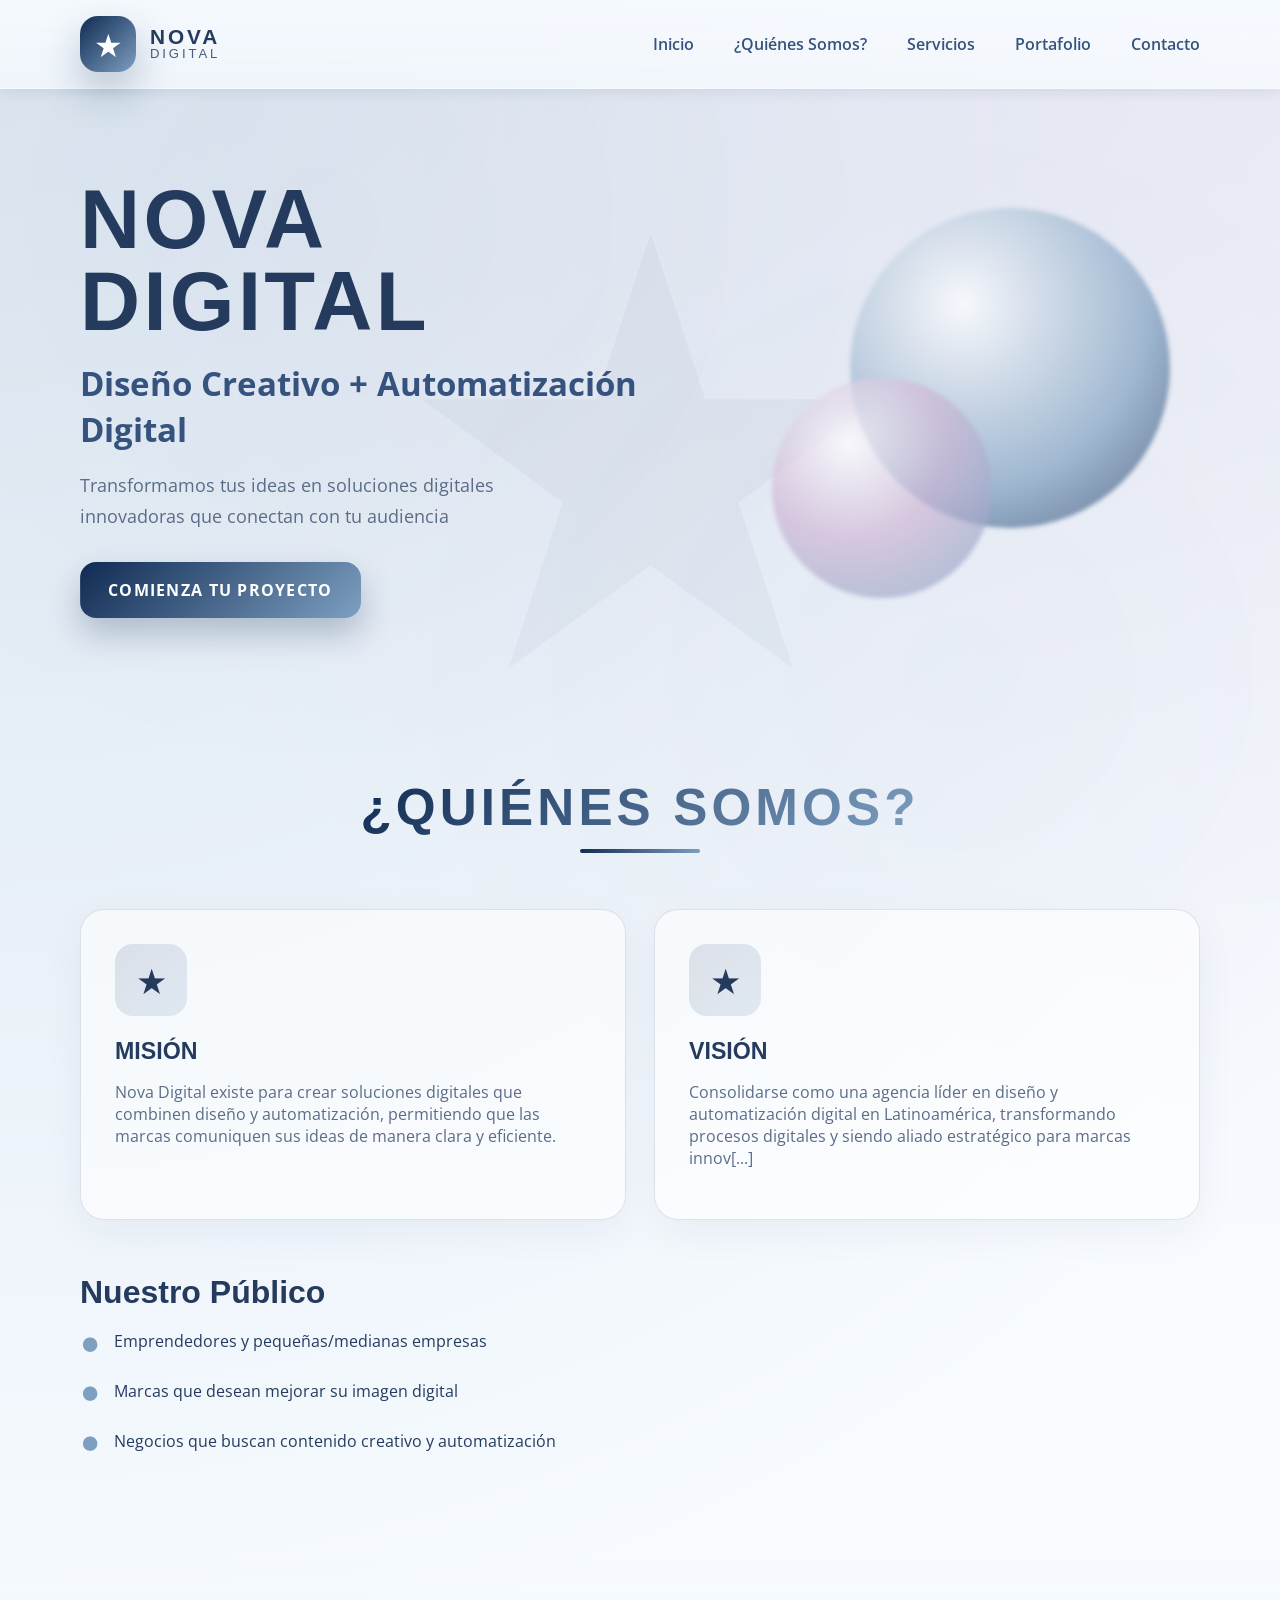
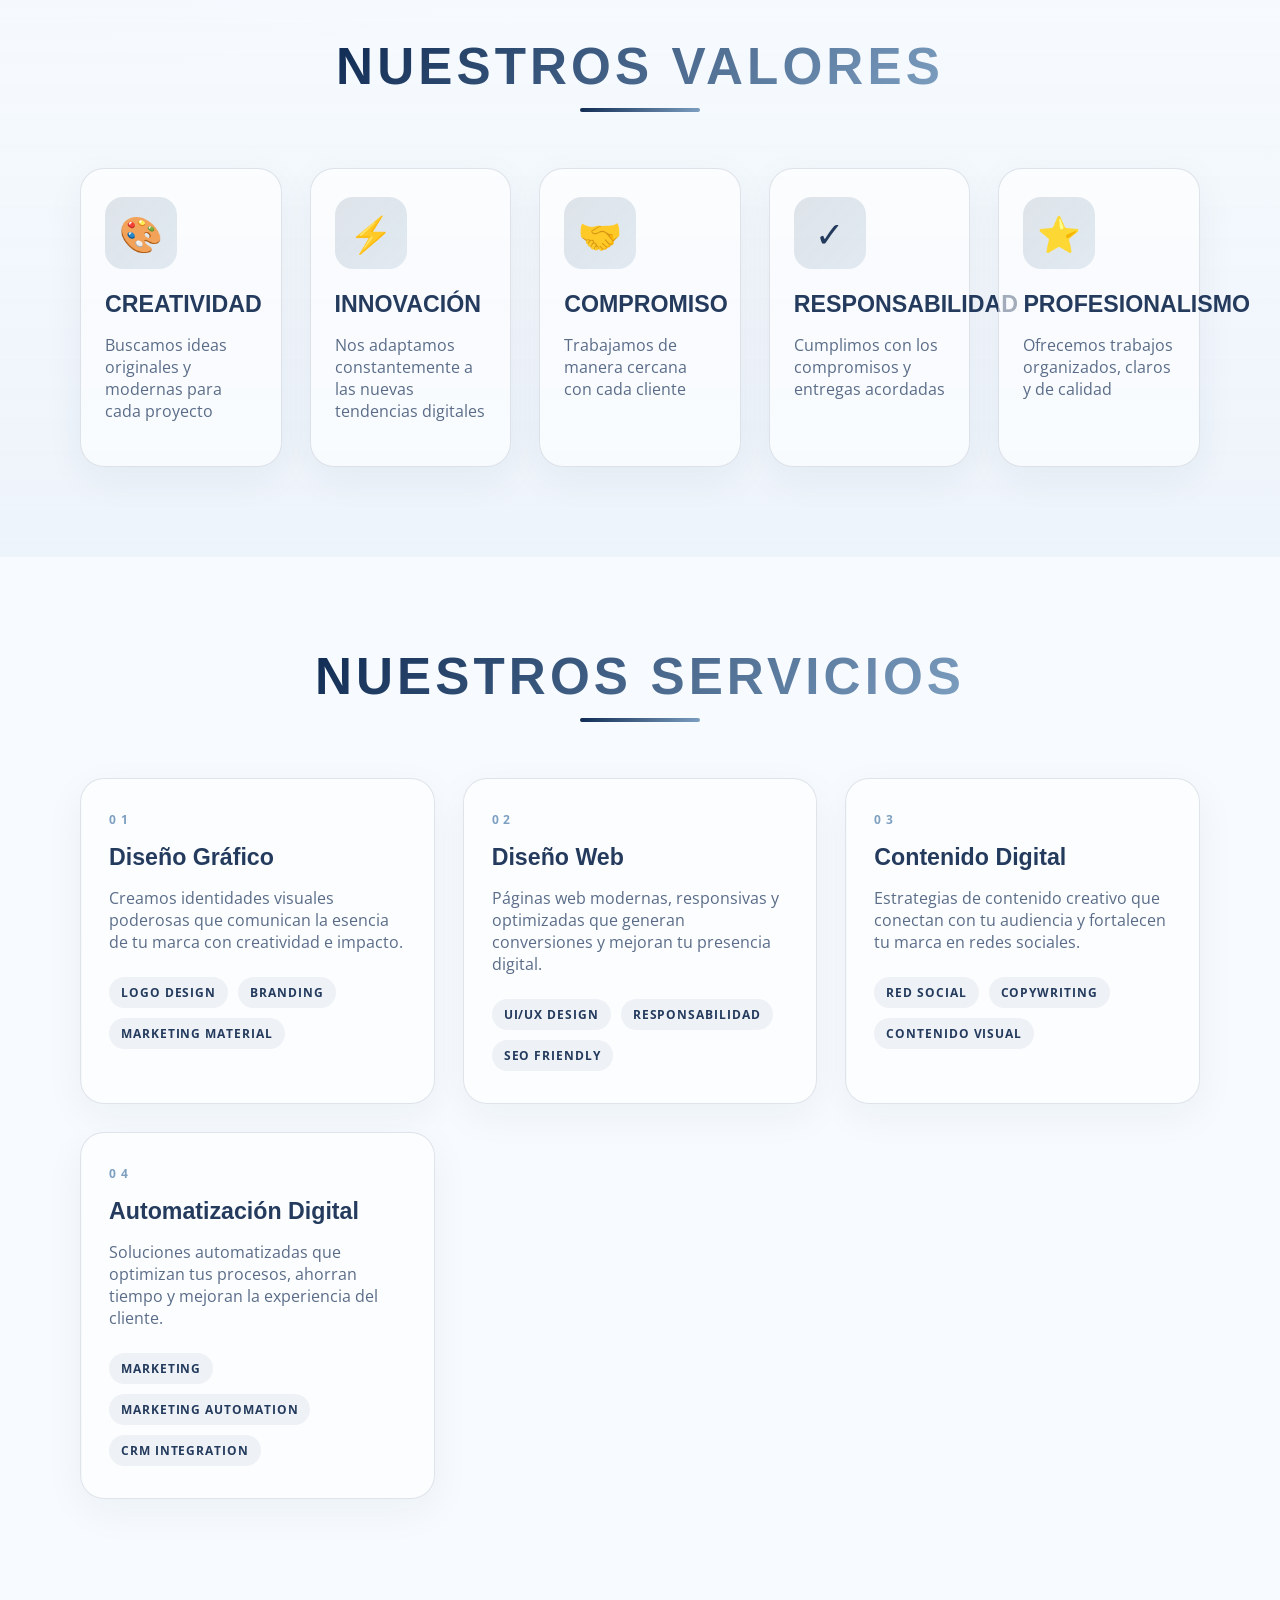
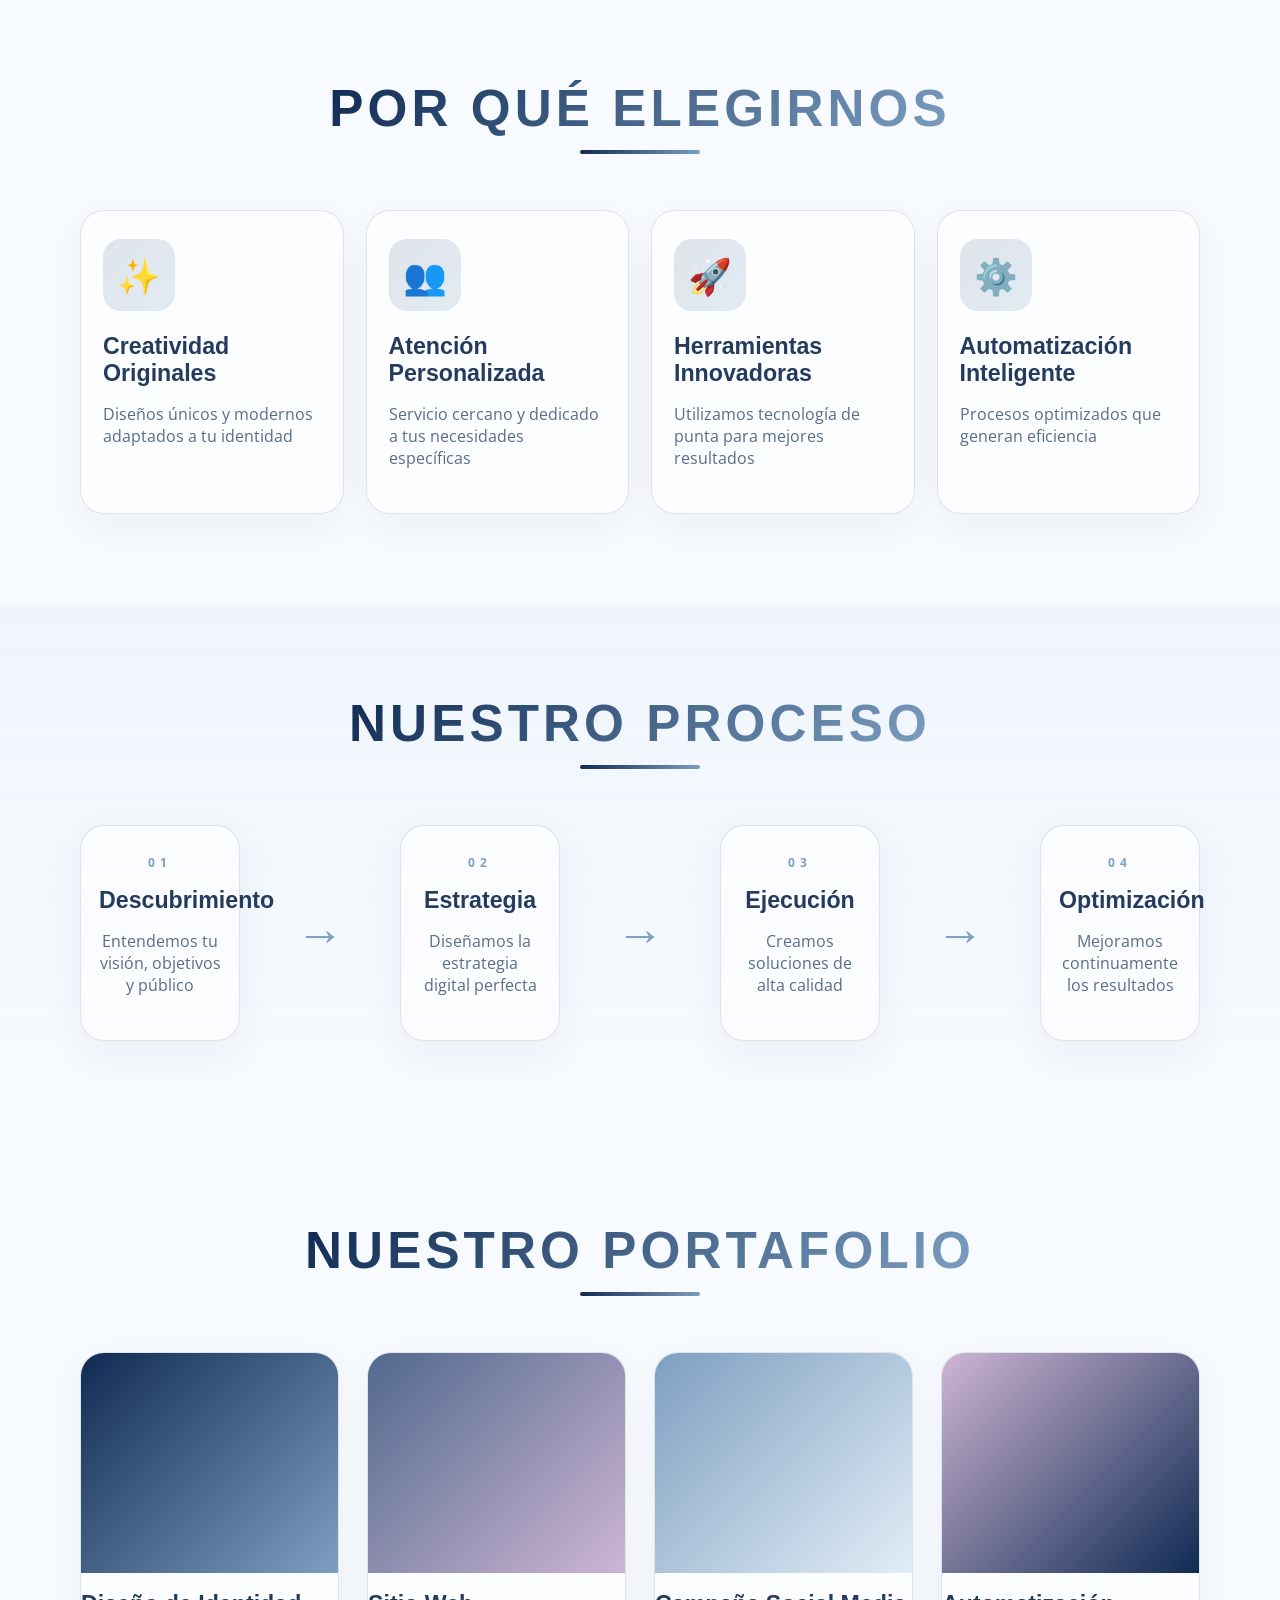
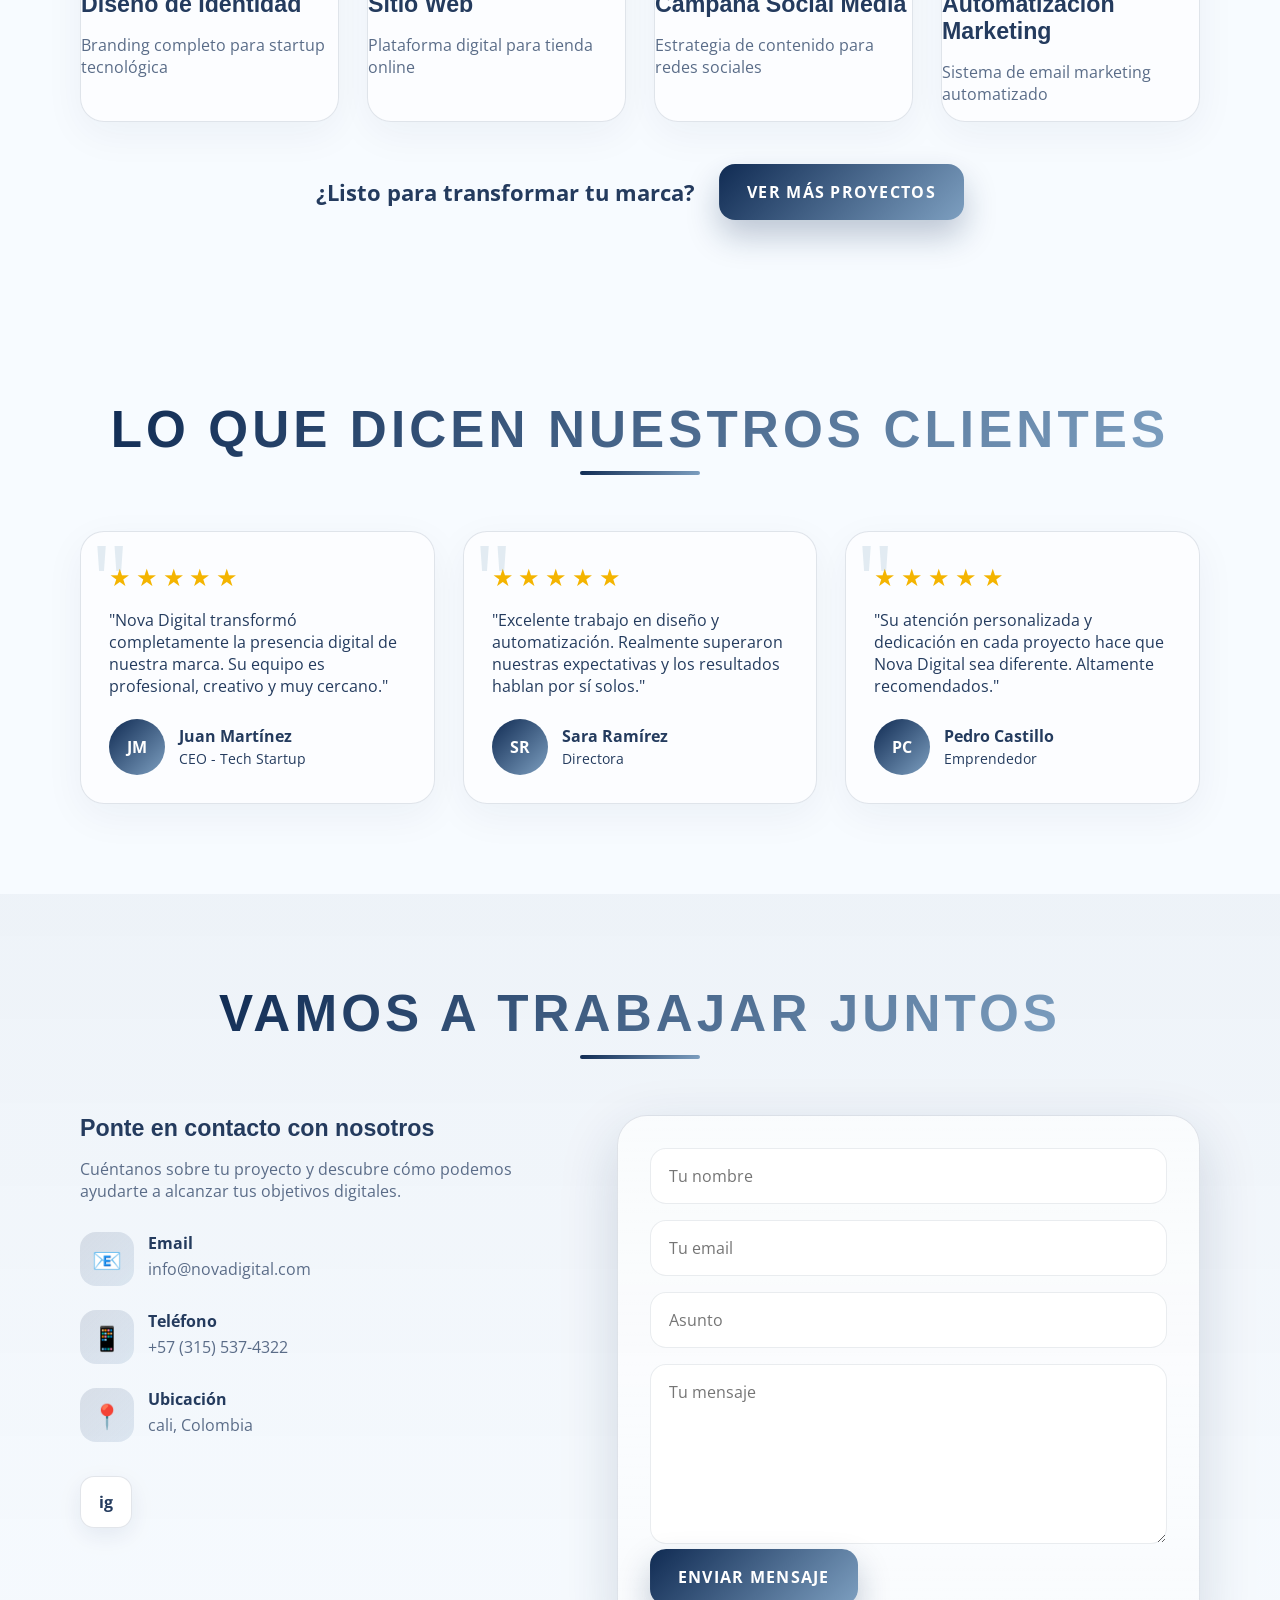
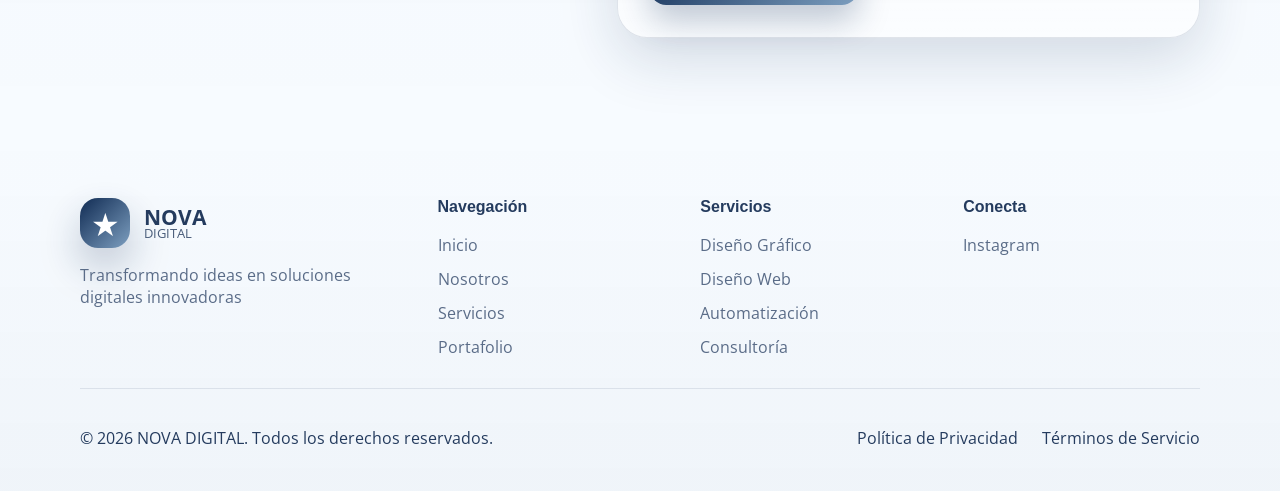
==== index.html @ a17c997c "Update index.html" ====
<!DOCTYPE html>
<html lang="es">
<head>
    <meta charset="UTF-8">
    <meta name="viewport" content="width=device-width, initial-scale=1.0">
    <title>NOVA DIGITAL - Agencia de Diseño y Automatización Digital</title>
    <meta name="description" content="Nova Digital es una agencia de diseño y automatización digital que ofrece soluciones creativas para tu marca.">
    <link rel="stylesheet" href="styles.css">
    <link rel="preconnect" href="https://fonts.googleapis.com">
    <link rel="preconnect" href="https://fonts.gstatic.com" crossorigin>
    <link href="https://fonts.googleapis.com/css2?family=Garet:wght@400;700&family=Open+Sans:wght@400;600;700&display=swap" rel="stylesheet">
    <style>
        /* --- Proyecto Bella Dona --- */
        .bd-project {
            padding: 100px 0;
            background: #faf3ef;
        }
        .bd-project-header {
            text-align: center;
            max-width: 700px;
            margin: 0 auto 60px;
        }
        .bd-project-header h2 {
            font-family: 'Garet', sans-serif;
            font-size: 2.2rem;
            letter-spacing: 1px;
            color: #5c2a2a;
            margin-bottom: 20px;
        }
        .bd-project-subtitle {
            font-family: 'Open Sans', sans-serif;
            font-size: 1.05rem;
            line-height: 1.7;
            color: #6b5b56;
        }
        .bd-project-grid {
            display: grid;
            grid-template-columns: repeat(2, 1fr);
            gap: 30px;
            max-width: 900px;
            margin: 0 auto;
        }
        .bd-project-item {
            background: #fff;
            border-radius: 16px;
            overflow: hidden;
            box-shadow: 0 8px 24px rgba(92, 42, 42, 0.08);
            transition: transform 0.3s ease, box-shadow 0.3s ease;
        }
        .bd-project-item:hover {
            transform: translateY(-6px);
            box-shadow: 0 14px 32px rgba(92, 42, 42, 0.15);
        }
        .bd-project-item img {
            width: 100%;
            height: 280px;
            object-fit: contain;
            background: #f2e4de;
            display: block;
        }
        .bd-caption {
            display: block;
            text-align: center;
            padding: 16px;
            font-family: 'Open Sans', sans-serif;
            font-weight: 600;
            letter-spacing: 1px;
            text-transform: uppercase;
            font-size: 0.85rem;
            color: #5c2a2a;
        }

        /* Modal styles */
        .modal-overlay {
            position: fixed;
            inset: 0;
            background: rgba(0,0,0,0.6);
            display: none;
            align-items: center;
            justify-content: center;
            z-index: 1000;
        }
        .modal-overlay.active { display: flex; }
        .modal {
            background: #fff;
            width: min(920px, 94%);
            max-height: 90vh;
            overflow: auto;
            border-radius: 12px;
            padding: 24px;
            box-shadow: 0 20px 60px rgba(0,0,0,0.3);
            position: relative;
        }
        .modal .close-btn {
            position: absolute;
            right: 16px;
            top: 12px;
            background: transparent;
            border: none;
            font-size: 1.5rem;
            cursor: pointer;
            color: #333;
        }
        .modal-header {
            text-align: center;
            margin-bottom: 18px;
        }
        .modal-grid {
            display: grid;
            grid-template-columns: repeat(2, 1fr);
            gap: 16px;
        }
        .modal-grid img {
            width: 100%;
            height: 320px;
            object-fit: cover;
            border-radius: 8px;
            background: #f2e4de;
            display: block;
        }
        .modal-caption { text-align: center; font-weight: 600; color: #5c2a2a; margin-top: 8px; }

        @media (max-width: 640px) {
            .bd-project-grid { grid-template-columns: 1fr; }
            .bd-project { padding: 60px 0; }
            .modal-grid { grid-template-columns: 1fr; }
            .modal { padding: 16px; }
        }
    </style>
</head>
<body>
    <!-- NAVEGACIÓN -->
    <nav class="navbar">
        <div class="container">
            <div class="logo">
                <span class="logo-icon">★</span>
                <div class="logo-text">
                    <div class="logo-nova">NOVA</div>
                    <div class="logo-digital">DIGITAL</div>
                </div>
            </div>
            <ul class="nav-links">
                <li><a href="#inicio">Inicio</a></li>
                <li><a href="#nosotros">¿Quiénes Somos?</a></li>
                <li><a href="#servicios">Servicios</a></li>
                <li><a href="#portfolio">Portafolio</a></li>
                <li><a href="#contacto">Contacto</a></li>
            </ul>
            <div class="hamburger">
                <span></span>
                <span></span>
                <span></span>
            </div>
        </div>
    </nav>

    <!-- HERO SECTION -->
    <section class="hero" id="inicio">
        <div class="container">
            <div class="hero-content">
                <h1 class="hero-title">NOVA DIGITAL</h1>
                <p class="hero-subtitle">Diseño Creativo + Automatización Digital</p>
                <p class="hero-description">Transformamos tus ideas en soluciones digitales innovadoras que conectan con tu audiencia</p>
                <a href="#contacto" class="btn btn-primary">Comienza tu proyecto</a>
            </div>
            <div class="hero-background">
                <div class="gradient-blob blob-1"></div>
                <div class="gradient-blob blob-2"></div>
            </div>
        </div>
    </section>

    <!-- NOSOTROS -->
    <section class="nosotros" id="nosotros">
        <div class="container">
            <div class="section-header">
                <h2>¿QUIÉNES SOMOS?</h2>
                <div class="decorative-line"></div>
            </div>

            <div class="mission-vision">
                <div class="card">
                    <div class="card-icon">★</div>
                    <h3>MISIÓN</h3>
                    <p>Nova Digital existe para crear soluciones digitales que combinen diseño y automatización, permitiendo que las marcas comuniquen sus ideas de manera clara y eficiente.</p>
                </div>
                <div class="card">
                    <div class="card-icon">★</div>
                    <h3>VISIÓN</h3>
                    <p>Consolidarse como una agencia líder en diseño y automatización digital en Latinoamérica, transformando procesos digitales y siendo aliado estratégico para marcas innov[...]
                </div>
            </div>

            <div class="about-content">
                <h3 class="subtitle">Nuestro Público</h3>
                <div class="public-list">
                    <div class="public-item">
                        <span class="bullet">●</span>
                        <p>Emprendedores y pequeñas/medianas empresas</p>
                    </div>
                    <div class="public-item">
                        <span class="bullet">●</span>
                        <p>Marcas que desean mejorar su imagen digital</p>
                    </div>
                    <div class="public-item">
                        <span class="bullet">●</span>
                        <p>Negocios que buscan contenido creativo y automatización</p>
                    </div>
                </div>
            </div>
        </div>
    </section>

    <!-- VALORES -->
    <section class="valores" id="valores">
        <div class="container">
            <div class="section-header">
                <h2>NUESTROS VALORES</h2>
                <div class="decorative-line"></div>
            </div>

            <div class="valores-grid">
                <div class="valor-card">
                    <div class="valor-icon">🎨</div>
                    <h3>CREATIVIDAD</h3>
                    <p>Buscamos ideas originales y modernas para cada proyecto</p>
                </div>
                <div class="valor-card">
                    <div class="valor-icon">⚡</div>
                    <h3>INNOVACIÓN</h3>
                    <p>Nos adaptamos constantemente a las nuevas tendencias digitales</p>
                </div>
                <div class="valor-card">
                    <div class="valor-icon">🤝</div>
                    <h3>COMPROMISO</h3>
                    <p>Trabajamos de manera cercana con cada cliente</p>
                </div>
                <div class="valor-card">
                    <div class="valor-icon">✓</div>
                    <h3>RESPONSABILIDAD</h3>
                    <p>Cumplimos con los compromisos y entregas acordadas</p>
                </div>
                <div class="valor-card">
                    <div class="valor-icon">⭐</div>
                    <h3>PROFESIONALISMO</h3>
                    <p>Ofrecemos trabajos organizados, claros y de calidad</p>
                </div>
            </div>
        </div>
    </section>

    <!-- SERVICIOS -->
    <section class="servicios" id="servicios">
        <div class="container">
            <div class="section-header">
                <h2>NUESTROS SERVICIOS</h2>
                <div class="decorative-line"></div>
            </div>

            <div class="servicios-grid">
                <div class="servicio-card" id="servicio-diseno-grafico">
                    <div class="servicio-number">01</div>
                    <h3>Diseño Gráfico</h3>
                    <p>Creamos identidades visuales poderosas que comunican la esencia de tu marca con creatividad e impacto.</p>
                    <div class="features">
                        <span class="feature-tag">Logo Design</span>
                        <span class="feature-tag">Branding</span>
                        <span class="feature-tag">Marketing Material</span>
                    </div>
                </div>

                <div class="servicio-card" id="servicio-diseno-web">
                    <div class="servicio-number">02</div>
                    <h3>Diseño Web</h3>
                    <p>Páginas web modernas, responsivas y optimizadas que generan conversiones y mejoran tu presencia digital.</p>
                    <div class="features">
                        <span class="feature-tag">UI/UX Design</span>
                        <span class="feature-tag">Responsabilidad</span>
                        <span class="feature-tag">SEO Friendly</span>
                    </div>
                </div>

                <div class="servicio-card" id="servicio-contenido-digital">
                    <div class="servicio-number">03</div>
                    <h3>Contenido Digital</h3>
                    <p>Estrategias de contenido creativo que conectan con tu audiencia y fortalecen tu marca en redes sociales.</p>
                    <div class="features">
                        <span class="feature-tag">Red social</span>
                        <span class="feature-tag">Copywriting</span>
                        <span class="feature-tag">contenido visual</span>
                    </div>
                </div>

                <div class="servicio-card" id="servicio-automatizacion">
                    <div class="servicio-number">04</div>
                    <h3>Automatización Digital</h3>
                    <p>Soluciones automatizadas que optimizan tus procesos, ahorran tiempo y mejoran la experiencia del cliente.</p>
                    <div class="features">
                        <span class="feature-tag">Marketing</span>
                        <span class="feature-tag">Marketing Automation</span>
                        <span class="feature-tag">CRM Integration</span>
                    </div>
                </div>

                <!-- Modal para Diseño Gráfico -->
                <div id="dg-modal-overlay" class="modal-overlay" aria-hidden="true">
                    <div class="modal" role="dialog" aria-modal="true" aria-labelledby="dg-modal-title">
                        <button class="close-btn" id="dg-modal-close" aria-label="Cerrar">×</button>
                        <div class="modal-header">
                            <h2 id="dg-modal-title">Diseño Gráfico - Proyectos</h2>
                            <p class="bd-project-subtitle">Ejemplos de nuestros trabajos en diseño gráfico.</p>
                        </div>
                        <div class="modal-grid">
                            <div>
                                <img src="lashdiseñografico.jpg" alt="LASH SHOP">
                                <div class="modal-caption">LASH SHOP</div>
                            </div>
                            <div>
                                <img src="belladiseñografico.jpg" alt=" Bella Dona">
                                <div class="modal-caption">Bella Dona</div>
                                </div>
                            </div>
                        </div>
                    </div>
                </div>

                <!-- Modal para Diseño Web -->
                <div id="dw-modal-overlay" class="modal-overlay" aria-hidden="true">
                    <div class="modal" role="dialog" aria-modal="true" aria-labelledby="dw-modal-title">
                        <button class="close-btn" id="dw-modal-close" aria-label="Cerrar">×</button>
                        <div class="modal-header">
                            <h2 id="dw-modal-title">Diseño Web - Proyectos</h2>
                            <p class="bd-project-subtitle">Ejemplos de nuestros trabajos en diseño web.</p>
                        </div>
                        <div class="modal-grid">
                            <div>
                                <img src="lashdiseñoweb2.jpg" alt="LASH SHOP">
                                <div class="modal-caption">LASH SHOP</div>
                            </div>
                            <div>
                                <img src="belladiseñografico2.jpg" alt="Redes Sociales - Bella Dona">
                                <div class="modal-caption">Bella Dona - Redes Sociales</div>
                               
                            </div>
                            </div>
                        </div>
                    </div>
                </div>

                <!-- Modal para Contenido Digital -->
                <div id="cd-modal-overlay" class="modal-overlay" aria-hidden="true">
                    <div class="modal" role="dialog" aria-modal="true" aria-labelledby="cd-modal-title">
                        <button class="close-btn" id="cd-modal-close" aria-label="Cerrar">×</button>
                        <div class="modal-header">
                            <h2 id="cd-modal-title">Contenido Digital - Proyectos</h2>
                            <p class="bd-project-subtitle">Ejemplos de nuestros trabajos en contenido digital.</p>
                        </div>
                        <div class="modal-grid">
                            <div>
                                <img src="bellacontenidodigital.jpg" alt="Redes Sociales - Bella Dona">
                                <div class="modal-caption">Bella Dona</div>
                            </div>
                            <div>
                                <img src="lashcontenidodigital.jpg" alt="LASH SHOP">
                                <div class="modal-caption">LASH SHOP</div>
                               </div>
                            </div>
                        </div>
                    </div>
                </div>

                <!-- Modal para Automatización Digital -->
                <div id="ad-modal-overlay" class="modal-overlay" aria-hidden="true">
                    <div class="modal" role="dialog" aria-modal="true" aria-labelledby="ad-modal-title">
                        <button class="close-btn" id="ad-modal-close" aria-label="Cerrar">×</button>
                        <div class="modal-header">
                            <h2 id="ad-modal-title">Automatización Digital - Proyectos</h2>
                            <p class="bd-project-subtitle">Ejemplos de nuestros trabajos en automatización digital.</p>
                        </div>
                        <div class="modal-grid">
                            <div>
                                <img src="bellaautomatizacion1.jpg" alt="LASH SHOP">
                                <div class="modal-caption">Bella Dona</div>
                            </div>
                            <div>
                                <img src="bellaautomatizacion2.jpg" alt="Redes Sociales - Bella Dona">
                                <div class="modal-caption">Bella Dona</div>
                            </div>
                            <div>
                                <img src="bellaautomatizacion3.jpg" alt="Logo - Bella Dona">
                                <div class="modal-caption">Bella Dona</div>
                               </div>
                            </div>
                        </div>
                    </div>
                </div>
            </div>
        </section>

    <!-- FORTALEZAS -->
    <section class="fortalezas">
        <div class="container">
            <div class="section-header">
                <h2>POR QUÉ ELEGIRNOS</h2>
                <div class="decorative-line"></div>
            </div>

            <div class="fortalezas-content">
                <div class="fortaleza-item">
                    <div class="fortaleza-icon">✨</div>
                    <h3>Creatividad Originales</h3>
                    <p>Diseños únicos y modernos adaptados a tu identidad</p>
                </div>
                <div class="fortaleza-item">
                    <div class="fortaleza-icon">👥</div>
                    <h3>Atención Personalizada</h3>
                    <p>Servicio cercano y dedicado a tus necesidades específicas</p>
                </div>
                <div class="fortaleza-item">
                    <div class="fortaleza-icon">🚀</div>
                    <h3>Herramientas Innovadoras</h3>
                    <p>Utilizamos tecnología de punta para mejores resultados</p>
                </div>
                <div class="fortaleza-item">
                    <div class="fortaleza-icon">⚙️</div>
                    <h3>Automatización Inteligente</h3>
                    <p>Procesos optimizados que generan eficiencia</p>
                </div>
            </div>
        </div>
    </section>

    <!-- PROCESO DE TRABAJO -->
    <section class="proceso">
        <div class="container">
            <div class="section-header">
                <h2>NUESTRO PROCESO</h2>
                <div class="decorative-line"></div>
            </div>

            <div class="proceso-steps">
                <div class="step">
                    <div class="step-number">01</div>
                    <h3>Descubrimiento</h3>
                    <p>Entendemos tu visión, objetivos y público</p>
                </div>
                <div class="step-arrow">→</div>
                <div class="step">
                    <div class="step-number">02</div>
                    <h3>Estrategia</h3>
                    <p>Diseñamos la estrategia digital perfecta</p>
                </div>
                <div class="step-arrow">→</div>
                <div class="step">
                    <div class="step-number">03</div>
                    <h3>Ejecución</h3>
                    <p>Creamos soluciones de alta calidad</p>
                </div>
                <div class="step-arrow">→</div>
                <div class="step">
                    <div class="step-number">04</div>
                    <h3>Optimización</h3>
                    <p>Mejoramos continuamente los resultados</p>
                </div>
            </div>
        </div>
    </section>

    <!-- PORTFOLIO -->
    <section class="portfolio" id="portfolio">
        <div class="container">
            <div class="section-header">
                <h2>NUESTRO PORTAFOLIO</h2>
                <div class="decorative-line"></div>
            </div>

            <div class="portfolio-grid">
                <div class="portfolio-item">
                    <div class="portfolio-image" style="background: linear-gradient(135deg, #102b53 0%, #7d9fc0 100%);"></div>
                    <h3>Diseño de Identidad</h3>
                    <p>Branding completo para startup tecnológica</p>
                </div>
                <div class="portfolio-item">
                    <div class="portfolio-image" style="background: linear-gradient(135deg, #50698d 0%, #ceb5d4 100%);"></div>
                    <h3>Sitio Web</h3>
                    <p>Plataforma digital para tienda online</p>
                </div>
                <div class="portfolio-item">
                    <div class="portfolio-image" style="background: linear-gradient(135deg, #7d9fc0 0%, #e2edf7 100%);"></div>
                    <h3>Campaña Social Media</h3>
                    <p>Estrategia de contenido para redes sociales</p>
                </div>
                <div class="portfolio-item">
                    <div class="portfolio-image" style="background: linear-gradient(135deg, #ceb5d4 0%, #102b53 100%);"></div>
                    <h3>Automatización Marketing</h3>
                    <p>Sistema de email marketing automatizado</p>
                </div>
            </div>

            <div class="portfolio-cta">
                <p>¿Listo para transformar tu marca?</p>
                <button id="open-bd-modal" class="btn btn-primary" type="button">Ver más proyectos</button>
            </div>
        </div>
    </section>

    <!-- Modal (hidden by default) para Portafolio - Bella Dona -->
    <div id="bd-modal-overlay" class="modal-overlay" aria-hidden="true">
        <div class="modal" role="dialog" aria-modal="true" aria-labelledby="bd-modal-title">
            <button class="close-btn" id="bd-modal-close" aria-label="Cerrar">×</button>
            <div class="modal-header">
                <h2 id="bd-modal-title">Proyecto: Bella Dona</h2>
                <p class="bd-project-subtitle">Identidad visual, packaging y piezas para redes sociales.</p>
            </div>
            <div class="modal-grid">
                <div>
                    <img src="bella-dona-redes-sociales.jpg" alt="Redes Sociales - Bella Dona">
                    <div class="modal-caption">Redes Sociales</div>
                </div>
                <div>
                    <img src="bella-dona-packaging.jpg" alt="Packaging - Bella Dona">
                    <div class="modal-caption">Packaging</div>
                </div>
                <div>
                    <img src="bella-dona-papeleria.jpg" alt="Papelería - Bella Dona">
                    <div class="modal-caption">Papelería</div>
                </div>
                <div>
                    <img src="bella-dona-logo.jpg" alt="Logo - Bella Dona">
                    <div class="modal-caption">Logo</div>
                </div>
            </div>
        </div>
    </div>

    <!-- TESTIMONIOS -->
    <section class="testimonios">
        <div class="container">
            <div class="section-header">
                <h2>LO QUE DICEN NUESTROS CLIENTES</h2>
                <div class="decorative-line"></div>
            </div>

            <div class="testimonios-grid">
                <div class="testimonio-card">
                    <div class="stars">★★★★★</div>
                    <p>"Nova Digital transformó completamente la presencia digital de nuestra marca. Su equipo es profesional, creativo y muy cercano."</p>
                    <div class="cliente-info">
                        <div class="cliente-avatar">JM</div>
                        <div>
                            <h4>Juan Martínez</h4>
                            <span>CEO - Tech Startup</span>
                        </div>
                    </div>
                </div>

                <div class="testimonio-card">
                    <div class="stars">★★★★★</div>
                    <p>"Excelente trabajo en diseño y automatización. Realmente superaron nuestras expectativas y los resultados hablan por sí solos."</p>
                    <div class="cliente-info">
                        <div class="cliente-avatar">SR</div>
                        <div>
                            <h4>Sara Ramírez</h4>
                            <span>Directora </span>
                        </div>
                    </div>
                </div>

                <div class="testimonio-card">
                    <div class="stars">★★★★★</div>
                    <p>"Su atención personalizada y dedicación en cada proyecto hace que Nova Digital sea diferente. Altamente recomendados."</p>
                    <div class="cliente-info">
                        <div class="cliente-avatar">PC</div>
                        <div>
                            <h4>Pedro Castillo</h4>
                            <span>Emprendedor</span>
                        </div>
                    </div>
                </div>
            </div>
        </div>
    </section>

    <!-- CONTACTO -->
    <section class="contacto" id="contacto">
        <div class="container">
            <div class="section-header">
                <h2>VAMOS A TRABAJAR JUNTOS</h2>
                <div class="decorative-line"></div>
            </div>

            <div class="contacto-content">
                <div class="contacto-info">
                    <h3>Ponte en contacto con nosotros</h3>
                    <p>Cuéntanos sobre tu proyecto y descubre cómo podemos ayudarte a alcanzar tus objetivos digitales.</p>

                    <div class="info-items">
                        <div class="info-item">
                            <span class="icon">📧</span>
                            <div>
                                <h4>Email</h4>
                                <p>info@novadigital.com</p>
                            </div>
                        </div>
                        <div class="info-item">
                            <span class="icon">📱</span>
                            <div>
                                <h4>Teléfono</h4>
                                <p>+57 (315) 537-4322</p>
                            </div>
                        </div>
                        <div class="info-item">
                            <span class="icon">📍</span>
                            <div>
                                <h4>Ubicación</h4>
                                <p>cali, Colombia</p>
                            </div>
                        </div>
                    </div>

                    <div class="social-links">
                        <a href="#" class="social-icon">ig</a>
                    </div>
                </div>

                <form class="contacto-form" action="#" method="post">
                    <div class="form-group">
                        <input type="text" name="nombre" placeholder="Tu nombre" required>
                    </div>
                    <div class="form-group">
                        <input type="email" name="email" placeholder="Tu email" required>
                    </div>
                    <div class="form-group">
                        <input type="text" name="asunto" placeholder="Asunto">
                    </div>
                    <div class="form-group">
                        <textarea name="mensaje" placeholder="Tu mensaje" rows="5" required></textarea>
                    </div>
                    <button type="submit" class="btn btn-primary">Enviar Mensaje</button>
                </form>
            </div>
        </div>
    </section>

    <!-- FOOTER -->
    <footer class="footer">
        <div class="container">
            <div class="footer-content">
                <div class="footer-section">
                    <div class="footer-logo">
                        <span class="logo-icon">★</span>
                        <div>
                            <div class="logo-nova">NOVA</div>
                            <div class="logo-digital">DIGITAL</div>
                        </div>
                    </div>
                    <p>Transformando ideas en soluciones digitales innovadoras</p>
                </div>

                <div class="footer-section">
                    <h4>Navegación</h4>
                    <ul>
                        <li><a href="#inicio">Inicio</a></li>
                        <li><a href="#nosotros">Nosotros</a></li>
                        <li><a href="#servicios">Servicios</a></li>
                        <li><a href="#portfolio">Portafolio</a></li>
                    </ul>
                </div>

                <div class="footer-section">
                    <h4>Servicios</h4>
                    <ul>
                        <li><a href="#">Diseño Gráfico</a></li>
                        <li><a href="#">Diseño Web</a></li>
                        <li><a href="#">Automatización</a></li>
                        <li><a href="#">Consultoría</a></li>
                    </ul>
                </div>

                <div class="footer-section">
                    <h4>Conecta</h4>
                    <ul>
                        <li><a href="#">Instagram</a></li>
                    </ul>
                </div>
            </div>

            <div class="footer-bottom">
                <p>&copy; 2026 NOVA DIGITAL. Todos los derechos reservados.</p>
                <div class="footer-links">
                    <a href="#">Política de Privacidad</a>
                    <a href="#">Términos de Servicio</a>
                </div>
            </div>
        </div>
    </footer>

    <script>
        // Modal for Diseño Gráfico
        (function(){
            const servicioDG = document.getElementById('servicio-diseno-grafico');
            const dgOverlay = document.getElementById('dg-modal-overlay');
            const dgCloseBtn = document.getElementById('dg-modal-close');

            function openDGModal(){
                dgOverlay.classList.add('active');
                dgOverlay.setAttribute('aria-hidden', 'false');
                dgCloseBtn && dgCloseBtn.focus();
                document.body.style.overflow = 'hidden';
            }
            function closeDGModal(){
                dgOverlay.classList.remove('active');
                dgOverlay.setAttribute('aria-hidden', 'true');
                document.body.style.overflow = '';
                servicioDG && servicioDG.focus();
            }

            servicioDG && servicioDG.addEventListener('click', function(e){
                e.preventDefault();
                openDGModal();
            });

            dgCloseBtn && dgCloseBtn.addEventListener('click', function(){ closeDGModal(); });

            dgOverlay && dgOverlay.addEventListener('click', function(e){
                if(e.target === dgOverlay) closeDGModal();
            });

            document.addEventListener('keydown', function(e){
                if(e.key === 'Escape' && dgOverlay.classList.contains('active')) closeDGModal();
            });
        })();

        // Modal for Diseño Web
        (function(){
            const servicioDW = document.getElementById('servicio-diseno-web');
            const dwOverlay = document.getElementById('dw-modal-overlay');
            const dwCloseBtn = document.getElementById('dw-modal-close');

            function openDWModal(){
                dwOverlay.classList.add('active');
                dwOverlay.setAttribute('aria-hidden', 'false');
                dwCloseBtn && dwCloseBtn.focus();
                document.body.style.overflow = 'hidden';
            }
            function closeDWModal(){
                dwOverlay.classList.remove('active');
                dwOverlay.setAttribute('aria-hidden', 'true');
                document.body.style.overflow = '';
                servicioDW && servicioDW.focus();
            }

            servicioDW && servicioDW.addEventListener('click', function(e){
                e.preventDefault();
                openDWModal();
            });

            dwCloseBtn && dwCloseBtn.addEventListener('click', function(){ closeDWModal(); });

            dwOverlay && dwOverlay.addEventListener('click', function(e){
                if(e.target === dwOverlay) closeDWModal();
            });

            document.addEventListener('keydown', function(e){
                if(e.key === 'Escape' && dwOverlay.classList.contains('active')) closeDWModal();
            });
        })();

        // Modal for Contenido Digital
        (function(){
            const servicioCD = document.getElementById('servicio-contenido-digital');
            const cdOverlay = document.getElementById('cd-modal-overlay');
            const cdCloseBtn = document.getElementById('cd-modal-close');

            function openCDModal(){
                cdOverlay.classList.add('active');
                cdOverlay.setAttribute('aria-hidden', 'false');
                cdCloseBtn && cdCloseBtn.focus();
                document.body.style.overflow = 'hidden';
            }
            function closeCDModal(){
                cdOverlay.classList.remove('active');
                cdOverlay.setAttribute('aria-hidden', 'true');
                document.body.style.overflow = '';
                servicioCD && servicioCD.focus();
            }

            servicioCD && servicioCD.addEventListener('click', function(e){
                e.preventDefault();
                openCDModal();
            });

            cdCloseBtn && cdCloseBtn.addEventListener('click', function(){ closeCDModal(); });

            cdOverlay && cdOverlay.addEventListener('click', function(e){
                if(e.target === cdOverlay) closeCDModal();
            });

            document.addEventListener('keydown', function(e){
                if(e.key === 'Escape' && cdOverlay.classList.contains('active')) closeCDModal();
            });
        })();

        // Modal for Automatización Digital
        (function(){
            const servicioAD = document.getElementById('servicio-automatizacion');
            const adOverlay = document.getElementById('ad-modal-overlay');
            const adCloseBtn = document.getElementById('ad-modal-close');

            function openADModal(){
                adOverlay.classList.add('active');
                adOverlay.setAttribute('aria-hidden', 'false');
                adCloseBtn && adCloseBtn.focus();
                document.body.style.overflow = 'hidden';
            }
            function closeADModal(){
                adOverlay.classList.remove('active');
                adOverlay.setAttribute('aria-hidden', 'true');
                document.body.style.overflow = '';
                servicioAD && servicioAD.focus();
            }

            servicioAD && servicioAD.addEventListener('click', function(e){
                e.preventDefault();
                openADModal();
            });

            adCloseBtn && adCloseBtn.addEventListener('click', function(){ closeADModal(); });

            adOverlay && adOverlay.addEventListener('click', function(e){
                if(e.target === adOverlay) closeADModal();
            });

            document.addEventListener('keydown', function(e){
                if(e.key === 'Escape' && adOverlay.classList.contains('active')) closeADModal();
            });
        })();

        // Modal behavior for Bella Dona project (Portafolio)
        (function(){
            const openBtn = document.getElementById('open-bd-modal');
            const overlay = document.getElementById('bd-modal-overlay');
            const closeBtn = document.getElementById('bd-modal-close');

            function openModal(){
                overlay.classList.add('active');
                overlay.setAttribute('aria-hidden', 'false');
                closeBtn && closeBtn.focus();
                document.body.style.overflow = 'hidden';
            }
            function closeModal(){
                overlay.classList.remove('active');
                overlay.setAttribute('aria-hidden', 'true');
                document.body.style.overflow = '';
                openBtn && openBtn.focus();
            }

            openBtn && openBtn.addEventListener('click', function(e){
                e.preventDefault();
                openModal();
            });

            closeBtn && closeBtn.addEventListener('click', function(){ closeModal(); });

            overlay && overlay.addEventListener('click', function(e){
                if(e.target === overlay) closeModal();
            });

            document.addEventListener('keydown', function(e){
                if(e.key === 'Escape' && overlay.classList.contains('active')) closeModal();
            });
        })();
    </script>
    <script src="script.js"></script>
</body>
</html>
---- styles.css ----
:root {
    --primary: #102b53;
    --primary-dark: #0a1c35;
    --secondary: #7d9fc0;
    --accent: #ceb5d4;
    --light: #f7fbff;
    --muted: #6b778d;
    --border: rgba(16, 43, 83, 0.12);
    --shadow: 0 20px 60px rgba(16, 43, 83, 0.16);
    --radius: 24px;
    --container: min(1120px, calc(100vw - 64px));
}

* {
    box-sizing: border-box;
}

html {
    scroll-behavior: smooth;
}

body {
    margin: 0;
    font-family: 'Open Sans', sans-serif;
    background:
        radial-gradient(circle at top left, rgba(125, 159, 192, 0.25), transparent 24%),
        radial-gradient(circle at top right, rgba(206, 181, 212, 0.2), transparent 18%),
        #f7fbff;
    color: #243b5e;
    position: relative;
    overflow-x: hidden;
}

/* Background Logo Nova - Fondo animado */
body::before {
    content: '★';
    position: fixed;
    top: 50%;
    left: 50%;
    transform: translate(-50%, -50%);
    font-size: 40vw;
    opacity: 0.03;
    z-index: -1;
    pointer-events: none;
    font-weight: 700;
    animation: float 20s ease-in-out infinite;
    color: var(--primary);
}

body::after {
    content: '';
    position: fixed;
    inset: 0;
    background: 
        radial-gradient(circle at 25% 25%, rgba(16, 43, 83, 0.02) 0%, transparent 50%),
        radial-gradient(circle at 75% 75%, rgba(125, 159, 192, 0.02) 0%, transparent 50%);
    z-index: -1;
    pointer-events: none;
    animation: shimmer 15s ease-in-out infinite;
}

@keyframes float {
    0%, 100% { transform: translate(-50%, -50%) scale(1) rotate(0deg); }
    50% { transform: translate(-48%, -52%) scale(1.05) rotate(180deg); }
}

@keyframes shimmer {
    0%, 100% { opacity: 0.5; }
    50% { opacity: 1; }
}

a {
    text-decoration: none;
    color: inherit;
}

button,
input,
textarea {
    font: inherit;
}

.container {
    width: var(--container);
    margin: 0 auto;
}

.navbar {
    position: sticky;
    top: 0;
    z-index: 50;
    padding: 16px 0;
    background: linear-gradient(180deg, rgba(247, 251, 255, 0.92), rgba(247, 251, 255, 0.74));
    backdrop-filter: blur(18px);
    border-bottom: 1px solid transparent;
    box-shadow: 0 4px 12px rgba(16, 43, 83, 0.08);
    transition: all 0.3s ease;
}

.navbar.scrolled {
    padding: 12px 0;
    box-shadow: 0 8px 24px rgba(16, 43, 83, 0.15);
}

.navbar .container {
    display: flex;
    align-items: center;
    justify-content: space-between;
    gap: 24px;
}

.logo {
    display: flex;
    align-items: center;
    gap: 14px;
    transition: transform 0.3s ease;
}

.logo:hover {
    transform: scale(1.05);
}

.logo-icon {
    width: 56px;
    height: 56px;
    display: inline-flex;
    align-items: center;
    justify-content: center;
    font-size: 2rem;
    border-radius: 18px;
    background: linear-gradient(135deg, #102b53, #7d9fc0);
    color: #ffffff;
    box-shadow: 0 18px 40px rgba(16, 43, 83, 0.26);
    animation: pulse-glow 2s ease-in-out infinite;
}

@keyframes pulse-glow {
    0%, 100% { box-shadow: 0 18px 40px rgba(16, 43, 83, 0.26); }
    50% { box-shadow: 0 18px 50px rgba(125, 159, 192, 0.4); }
}

.logo-text {
    font-family: 'Garet', sans-serif;
    letter-spacing: 0.18em;
}

.logo-nova,
.logo-digital {
    text-transform: uppercase;
    line-height: 0.98;
}

.logo-nova {
    font-size: 1.3rem;
    font-weight: 700;
}

.logo-digital {
    font-size: 0.82rem;
    font-weight: 400;
    opacity: 0.82;
}

.nav-links {
    display: flex;
    align-items: center;
    list-style: none;
    gap: 40px;
    padding: 0;
    margin: 0;
}

.nav-links a {
    position: relative;
    padding: 4px 0;
    font-weight: 600;
    color: #35537e;
    transition: color 0.3s ease;
}

.nav-links a::after {
    content: '';
    position: absolute;
    left: 0;
    bottom: -6px;
    width: 100%;
    height: 2px;
    background: linear-gradient(135deg, #102b53, #7d9fc0);
    transform: scaleX(0);
    transform-origin: left;
    transition: transform 0.3s ease;
}

.nav-links a:hover::after,
.nav-links a:focus-visible::after {
    transform: scaleX(1);
}

.nav-links a:hover,
.nav-links a:focus-visible {
    color: var(--primary);
}

.hamburger {
    display: none;
    flex-direction: column;
    gap: 6px;
    cursor: pointer;
    transition: all 0.3s ease;
}

.hamburger span {
    display: block;
    width: 28px;
    height: 3px;
    border-radius: 999px;
    background: #102b53;
    transition: transform 0.3s ease, opacity 0.3s ease;
}

.hamburger.active span:nth-child(1) {
    transform: rotate(45deg) translate(10px, 10px);
}

.hamburger.active span:nth-child(2) {
    opacity: 0;
}

.hamburger.active span:nth-child(3) {
    transform: rotate(-45deg) translate(7px, -7px);
}

.hero {
    position: relative;
    overflow: hidden;
    padding: 90px 0 70px;
}

.hero .container {
    display: grid;
    grid-template-columns: 1.1fr 0.9fr;
    align-items: center;
    gap: 36px;
}

.hero-content {
    position: relative;
    z-index: 2;
}

.hero-title {
    margin: 0;
    font-family: 'Garet', sans-serif;
    font-size: clamp(3.4rem, 9vw, 5.2rem);
    line-height: 0.98;
    letter-spacing: 0.04em;
    animation: slideInLeft 0.8s ease-out;
}

@keyframes slideInLeft {
    from {
        opacity: 0;
        transform: translateX(-50px);
    }
    to {
        opacity: 1;
        transform: translateX(0);
    }
}

.hero-subtitle {
    margin: 18px 0 18px;
    font-size: clamp(1.5rem, 2.6vw, 2.2rem);
    font-weight: 700;
    color: #35537e;
    animation: slideInLeft 0.8s ease-out 0.1s backwards;
}

.hero-description {
    margin: 0;
    max-width: 500px;
    font-size: 1.1rem;
    line-height: 1.75;
    color: #5a6c88;
    animation: slideInLeft 0.8s ease-out 0.2s backwards;
}

.hero .btn {
    margin-top: 30px;
    animation: slideInLeft 0.8s ease-out 0.3s backwards;
}

.hero-background {
    position: relative;
    height: 420px;
    animation: float 8s ease-in-out infinite;
}

.gradient-blob {
    position: absolute;
    border-radius: 50%;
    filter: blur(2px);
    opacity: 0.66;
}

.blob-1 {
    width: 320px;
    height: 320px;
    top: 20px;
    right: 30px;
    background: radial-gradient(circle at 35% 30%, #ffffff, #7d9fc0 60%, #102b53);
    animation: blob-float-1 8s ease-in-out infinite;
}

.blob-2 {
    width: 220px;
    height: 220px;
    bottom: 10px;
    left: 60px;
    background: radial-gradient(circle at 35% 30%, #ffffff, #ceb5d4 45%, #7d9fc0);
    animation: blob-float-2 6s ease-in-out infinite;
}

@keyframes blob-float-1 {
    0%, 100% { transform: translate(0, 0); }
    50% { transform: translate(20px, -30px); }
}

@keyframes blob-float-2 {
    0%, 100% { transform: translate(0, 0); }
    50% { transform: translate(-30px, 20px); }
}

section {
    padding: 90px 0;
    position: relative;
    z-index: 1;
}

.section-header {
    display: flex;
    flex-direction: column;
    align-items: center;
    gap: 12px;
    margin-bottom: 56px;
    text-align: center;
    animation: fadeInUp 0.8s ease-out;
}

@keyframes fadeInUp {
    from {
        opacity: 0;
        transform: translateY(30px);
    }
    to {
        opacity: 1;
        transform: translateY(0);
    }
}

.section-header h2 {
    margin: 0;
    font-family: 'Garet', sans-serif;
    font-size: clamp(2.4rem, 5vw, 3.2rem);
    letter-spacing: 0.08em;
    text-transform: uppercase;
    background: linear-gradient(135deg, var(--primary), var(--secondary));
    -webkit-background-clip: text;
    -webkit-text-fill-color: transparent;
    background-clip: text;
}

.decorative-line {
    width: 120px;
    height: 4px;
    border-radius: 999px;
    background: linear-gradient(135deg, #102b53, #7d9fc0);
    animation: expand 0.8s ease-out;
}

@keyframes expand {
    from {
        width: 0;
        opacity: 0;
    }
    to {
        width: 120px;
        opacity: 1;
    }
}

.mission-vision {
    display: grid;
    grid-template-columns: repeat(2, minmax(0, 1fr));
    gap: 28px;
}

.card,
.valor-card,
.servicio-card,
.testimonio-card,
.portfolio-item,
.fortaleza-item,
.step {
    background: rgba(255, 255, 255, 0.58);
    border: 1px solid var(--border);
    border-radius: var(--radius);
    box-shadow: 0 12px 40px rgba(16, 43, 83, 0.05);
    transition: all 0.3s ease;
}

.card:hover,
.valor-card:hover,
.servicio-card:hover,
.testimonio-card:hover,
.portfolio-item:hover,
.fortaleza-item:hover,
.step:hover {
    transform: translateY(-8px);
    box-shadow: 0 24px 60px rgba(16, 43, 83, 0.15);
    border-color: rgba(125, 159, 192, 0.3);
    background: rgba(255, 255, 255, 0.75);
}

.card {
    padding: 34px;
}

.card-icon,
.valor-icon,
.fortaleza-icon {
    width: 72px;
    height: 72px;
    display: inline-flex;
    align-items: center;
    justify-content: center;
    margin-bottom: 22px;
    border-radius: 18px;
    background: linear-gradient(135deg, rgba(16, 43, 83, 0.12), rgba(125, 159, 192, 0.2));
    font-size: 2.2rem;
    transition: transform 0.3s ease;
}

.card:hover .card-icon,
.valor-card:hover .valor-icon,
.fortaleza-item:hover .fortaleza-icon {
    transform: rotate(360deg) scale(1.1);
}

.card h3,
.valor-card h3,
.servicio-card h3,
.step h3,
.fortaleza-item h3,
.portfolio-item h3,
.contacto-info h3 {
    margin: 0 0 14px;
    font-family: 'Garet', sans-serif;
    font-size: 1.45rem;
}

.card p,
.valor-card p,
.servicio-card p,
.step p,
.fortaleza-item p,
.portfolio-item p,
.contacto-info p,
.contacto-form input,
.contacto-form textarea,
.footer-section p,
.footer-section li {
    color: #5a6c88;
}

.about-content {
    margin-top: 54px;
}

.subtitle {
    font-size: 2rem;
    margin-bottom: 14px;
    font-family: 'Garet', sans-serif;
}

.public-list {
    display: grid;
    gap: 16px;
}

.public-item {
    display: flex;
    align-items: center;
    gap: 14px;
    transition: transform 0.3s ease;
}

.public-item:hover {
    transform: translateX(10px);
}

.public-item p {
    margin: 0;
}

.bullet {
    font-size: 2.1rem;
    line-height: 1;
    color: #7d9fc0;
    transition: color 0.3s ease;
}

.public-item:hover .bullet {
    color: var(--primary);
}

.valores {
    background: linear-gradient(180deg, transparent, rgba(125, 159, 192, 0.08));
}

.valores-grid,
.servicios-grid,
.portfolio-grid,
.testimonios-grid {
    display: grid;
    gap: 28px;
}

.valores-grid {
    grid-template-columns: repeat(5, minmax(0, 1fr));
}

.valor-card {
    padding: 28px 24px;
}

.servicios-grid {
    grid-template-columns: repeat(3, minmax(0, 1fr));
}

.servicio-card {
    padding: 32px 28px;
    cursor: pointer;
    position: relative;
    overflow: hidden;
}

.servicio-card::before {
    content: '';
    position: absolute;
    inset: 0;
    background: linear-gradient(135deg, transparent, rgba(125, 159, 192, 0.2));
    transform: translateX(-100%);
    transition: transform 0.3s ease;
    z-index: -1;
}

.servicio-card:hover::before {
    transform: translateX(0);
}

.servicio-number,
.step-number {
    margin-bottom: 16px;
    font-size: 0.75rem;
    letter-spacing: 0.4em;
    font-weight: 700;
    color: #7d9fc0;
}

.features {
    display: flex;
    flex-wrap: wrap;
    gap: 10px;
    margin-top: 24px;
}

.feature-tag {
    padding: 8px 12px;
    border-radius: 999px;
    background: rgba(16, 43, 83, 0.06);
    font-size: 0.72rem;
    font-weight: 700;
    text-transform: uppercase;
    letter-spacing: 0.08em;
    transition: all 0.3s ease;
}

.servicio-card:hover .feature-tag {
    background: rgba(16, 43, 83, 0.12);
    transform: scale(1.05);
}

.fortalezas-content {
    display: grid;
    grid-template-columns: repeat(4, minmax(0, 1fr));
    gap: 22px;
}

.fortaleza-item {
    padding: 28px 22px;
}

.proceso {
    background: linear-gradient(180deg, rgba(125, 159, 192, 0.06), transparent);
}

.proceso-steps {
    display: grid;
    grid-template-columns: repeat(7, minmax(0, 1fr));
    align-items: center;
}

.step {
    padding: 28px 18px;
    text-align: center;
}

.step-arrow {
    justify-self: center;
    font-size: 3rem;
    line-height: 1;
    color: #7d9fc0;
    animation: arrow-pulse 1.5s ease-in-out infinite;
}

@keyframes arrow-pulse {
    0%, 100% { transform: translateX(0); }
    50% { transform: translateX(8px); }
}

.portfolio-grid {
    grid-template-columns: repeat(4, minmax(0, 1fr));
}

.portfolio-item {
    overflow: hidden;
}

.portfolio-image {
    height: 220px;
    margin-bottom: 18px;
    transition: transform 0.3s ease;
}

.portfolio-item:hover .portfolio-image {
    transform: scale(1.05);
}

.portfolio-cta {
    display: flex;
    align-items: center;
    justify-content: center;
    gap: 24px;
    margin-top: 42px;
}

.portfolio-cta p {
    margin: 0;
    font-size: 1.4rem;
    font-weight: 700;
}

.testimonios-grid {
    grid-template-columns: repeat(3, minmax(0, 1fr));
}

.testimonio-card {
    padding: 28px;
}

.testimonio-card::before {
    content: '"';
    font-size: 6rem;
    color: rgba(125, 159, 192, 0.2);
    position: absolute;
    top: -20px;
    left: 10px;
}

.stars {
    margin-bottom: 16px;
    font-size: 1.5rem;
    letter-spacing: 0.2em;
    color: #f4b400;
    transition: transform 0.3s ease;
}

.testimonio-card:hover .stars {
    transform: scale(1.1);
}

.cliente-info {
    display: flex;
    align-items: center;
    gap: 14px;
    margin-top: 22px;
}

.cliente-avatar {
    width: 56px;
    height: 56px;
    border-radius: 50%;
    display: inline-flex;
    align-items: center;
    justify-content: center;
    font-weight: 700;
    background: linear-gradient(135deg, #102b53, #7d9fc0);
    color: #fff;
    transition: transform 0.3s ease;
}

.cliente-info:hover .cliente-avatar {
    transform: scale(1.1) rotate(10deg);
}

.cliente-info h4 {
    margin: 0;
}

.cliente-info span {
    font-size: 0.9rem;
}

.contacto {
    background: linear-gradient(180deg, rgba(16, 43, 83, 0.04), transparent);
}

.contacto-content {
    display: grid;
    grid-template-columns: 0.92fr 1.08fr;
    gap: 40px;
    align-items: start;
}

.info-items {
    display: grid;
    gap: 24px;
    margin: 30px 0 34px;
}

.info-item {
    display: flex;
    align-items: flex-start;
    gap: 14px;
    transition: transform 0.3s ease;
}

.info-item:hover {
    transform: translateX(10px);
}

.info-item .icon {
    width: 54px;
    height: 54px;
    display: inline-flex;
    align-items: center;
    justify-content: center;
    font-size: 1.5rem;
    border-radius: 16px;
    background: linear-gradient(135deg, rgba(16, 43, 83, 0.12), rgba(125, 159, 192, 0.2));
    transition: transform 0.3s ease;
    flex-shrink: 0;
}

.info-item:hover .icon {
    transform: rotate(-10deg) scale(1.1);
}

.info-item h4 {
    margin: 0;
    font-size: 1rem;
}

.info-item p {
    margin: 4px 0 0;
}

.social-links {
    display: flex;
    gap: 14px;
}

.social-icon {
    width: 52px;
    height: 52px;
    display: inline-flex;
    align-items: center;
    justify-content: center;
    background: #ffffff;
    border: 1px solid var(--border);
    border-radius: 14px;
    font-weight: 700;
    box-shadow: 0 8px 24px rgba(16, 43, 83, 0.08);
    transition: all 0.3s ease;
    cursor: pointer;
}

.social-icon:hover {
    transform: translateY(-4px) rotate(10deg);
    box-shadow: 0 12px 32px rgba(16, 43, 83, 0.15);
    border-color: var(--secondary);
}

.contacto-form {
    padding: 32px;
    background: linear-gradient(180deg, rgba(255, 255, 255, 0.66), rgba(255, 255, 255, 0.46));
    border: 1px solid var(--border);
    border-radius: 30px;
    box-shadow: var(--shadow);
}

.form-group + .form-group {
    margin-top: 16px;
}

.contacto-form input,
.contacto-form textarea {
    width: 100%;
    padding: 16px 18px;
    border: 1px solid rgba(16, 43, 83, 0.09);
    border-radius: 16px;
    background: #fff;
    outline: none;
    transition: all 0.3s ease;
}

.contacto-form textarea {
    min-height: 180px;
    resize: vertical;
}

.contacto-form input:focus,
.contacto-form textarea:focus {
    border-color: #7d9fc0;
    box-shadow: 0 0 0 4px rgba(125, 159, 192, 0.16);
    transform: translateY(-2px);
}

.btn {
    display: inline-flex;
    align-items: center;
    justify-content: center;
    min-height: 56px;
    padding: 0 28px;
    border: none;
    border-radius: 16px;
    cursor: pointer;
    font-weight: 700;
    text-transform: uppercase;
    letter-spacing: 0.08em;
    transition: all 0.2s ease;
    position: relative;
    overflow: hidden;
}

.btn::before {
    content: '';
    position: absolute;
    inset: 0;
    background: linear-gradient(135deg, transparent, rgba(255, 255, 255, 0.3));
    transform: translateX(-100%);
    transition: transform 0.3s ease;
}

.btn:hover::before {
    transform: translateX(100%);
}

.btn:hover,
.btn:focus-visible {
    transform: translateY(-3px);
}

.btn-primary {
    background: linear-gradient(135deg, #102b53, #7d9fc0);
    color: #fff;
    box-shadow: 0 16px 32px rgba(16, 43, 83, 0.25);
}

.btn-primary:hover {
    box-shadow: 0 20px 40px rgba(16, 43, 83, 0.35);
}

.footer {
    padding: 70px 0 26px;
    background: linear-gradient(180deg, transparent, rgba(16, 43, 83, 0.03));
}

.footer-content {
    display: grid;
    grid-template-columns: 1.4fr 1fr 1fr 1fr;
    gap: 26px;
    padding-bottom: 30px;
}

.footer-logo {
    display: flex;
    align-items: center;
    gap: 14px;
    margin-bottom: 14px;
}

.footer-logo .logo-icon {
    width: 50px;
    height: 50px;
}

.footer-section h4 {
    margin: 0 0 18px;
    font-family: 'Garet', sans-serif;
}

.footer-section ul {
    list-style: none;
    padding: 0;
    margin: 0;
}

.footer-section li + li {
    margin-top: 12px;
}

.footer-section a {
    transition: color 0.3s ease, transform 0.3s ease;
}

.footer-section a:hover {
    color: var(--primary);
    transform: translateX(4px);
}

.footer-bottom {
    display: flex;
    align-items: center;
    justify-content: space-between;
    gap: 24px;
    padding-top: 22px;
    border-top: 1px solid rgba(16, 43, 83, 0.1);
}

.footer-links {
    display: flex;
    gap: 24px;
}

@media (max-width: 1080px) {
    .valores-grid {
        grid-template-columns: repeat(3, minmax(0, 1fr));
    }

    .servicios-grid,
    .portfolio-grid,
    .testimonios-grid,
    .fortalezas-content {
        grid-template-columns: repeat(2, minmax(0, 1fr));
    }

    .proceso-steps {
        grid-template-columns: repeat(4, minmax(0, 1fr));
    }

    .step-arrow {
        display: none;
    }
}

@media (max-width: 840px) {
    .hero .container,
    .contacto-content,
    .portfolio-cta,
    .footer-content {
        grid-template-columns: 1fr;
    }

    .hero {
        padding-top: 54px;
    }

    .hero-background {
        display: none;
    }

    .hamburger {
        display: inline-flex;
        z-index: 60;
    }

    .nav-links {
        position: fixed;
        top: 84px;
        right: 32px;
        width: min(280px, calc(100vw - 64px));
        padding: 14px;
        flex-direction: column;
        align-items: stretch;
        background: rgba(255, 255, 255, 0.92);
        border: 1px solid rgba(16, 43, 83, 0.08);
        box-shadow: var(--shadow);
        border-radius: 20px;
        opacity: 0;
        transform: translateY(-12px);
        pointer-events: none;
        transition: opacity 0.3s ease, transform 0.3s ease;
    }

    .nav-links.active {
        opacity: 1;
        transform: translateY(0);
        pointer-events: auto;
    }

    .nav-links li {
        padding: 10px 8px;
    }

    .mission-vision,
    .valores-grid,
    .servicios-grid,
    .portfolio-grid,
    .fortalezas-content,
    .testimonios-grid {
        grid-template-columns: 1fr;
    }

    .portfolio-cta {
        align-items: center;
        text-align: center;
    }

    .footer-bottom {
        flex-direction: column;
        align-items: flex-start;
    }
}
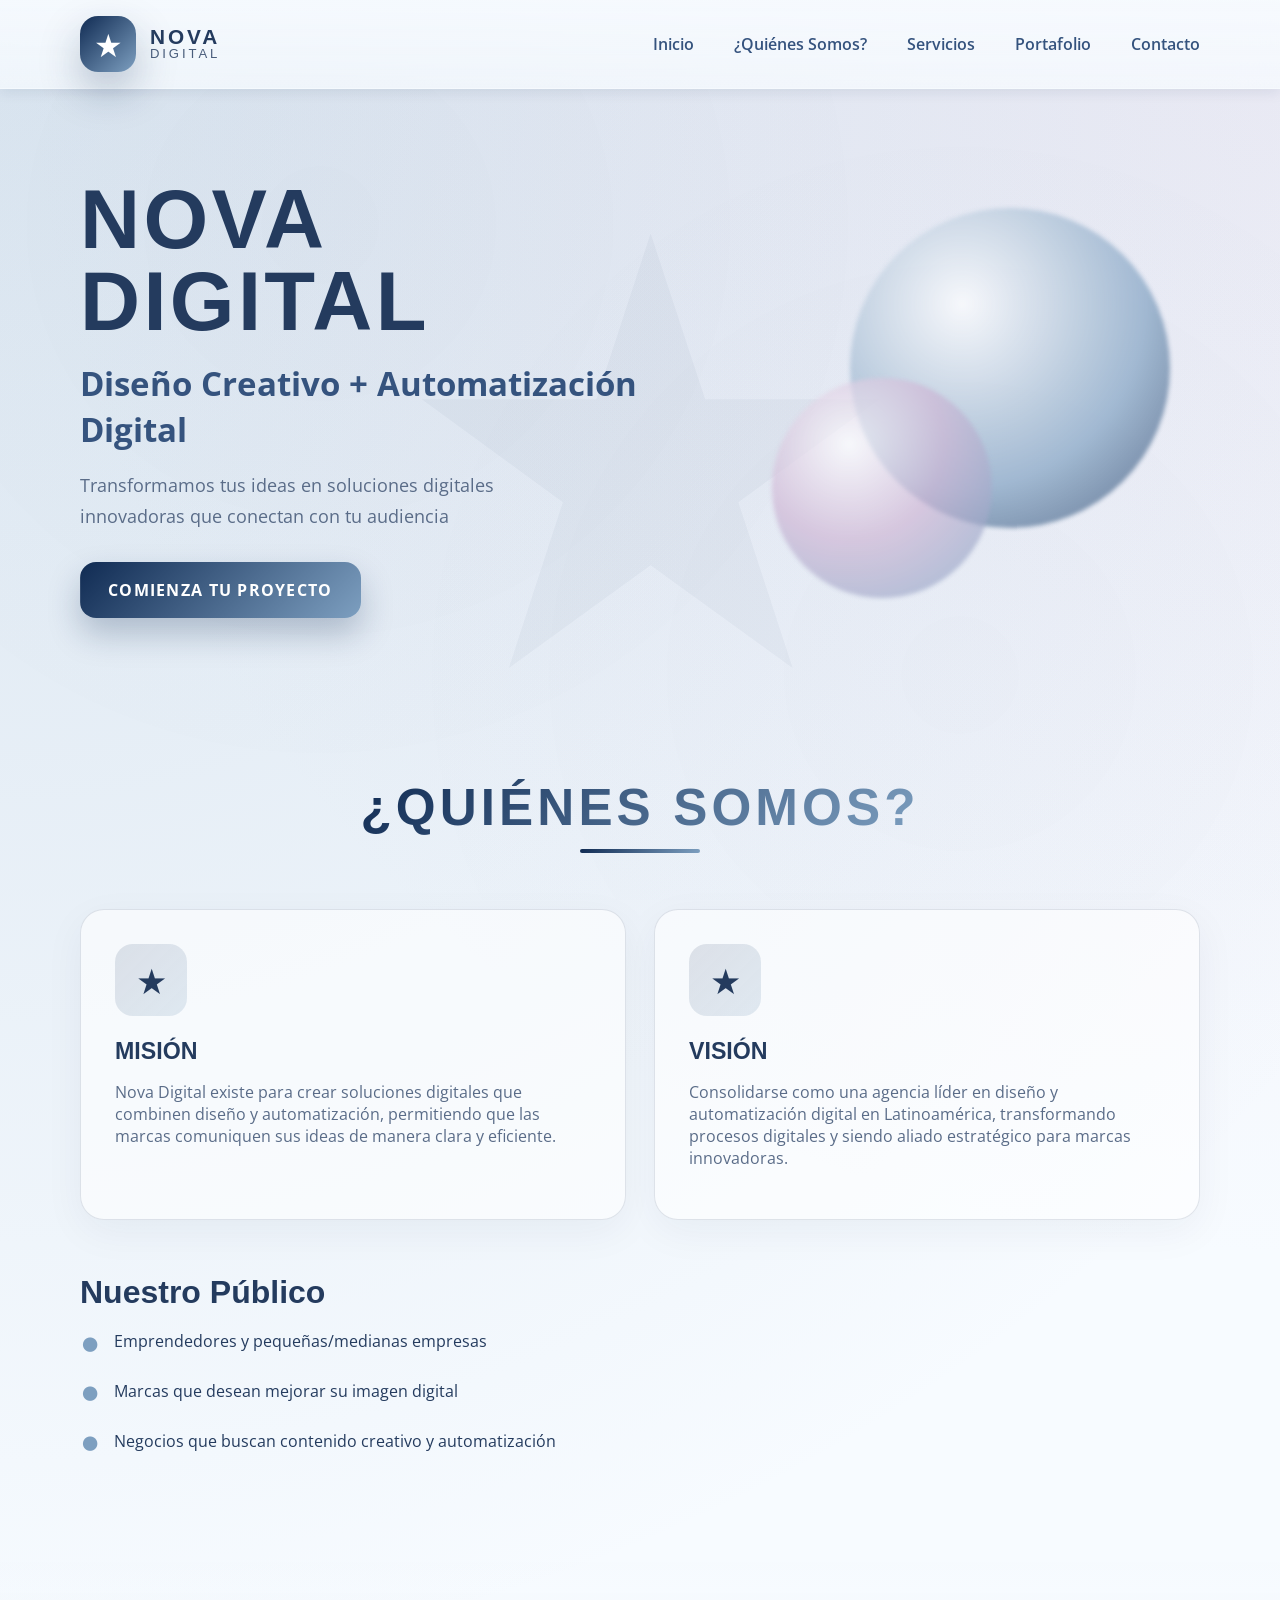
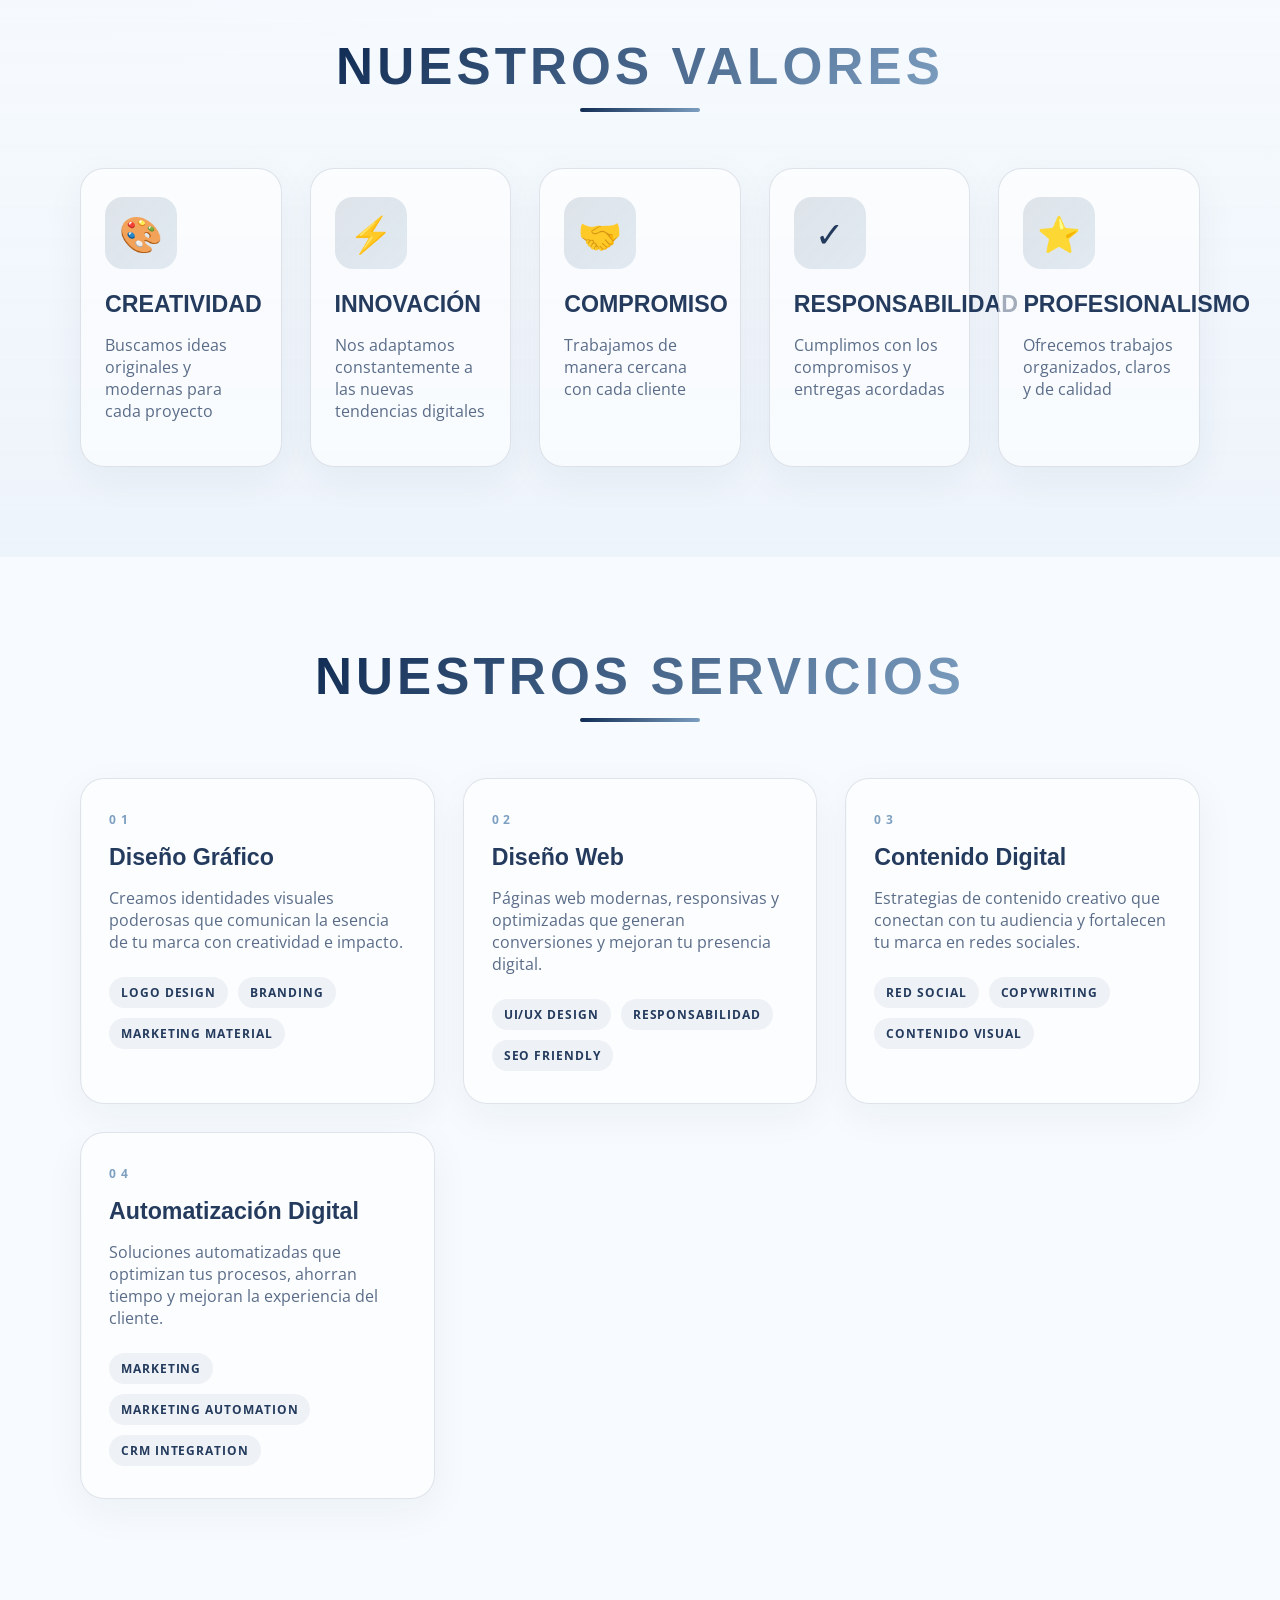
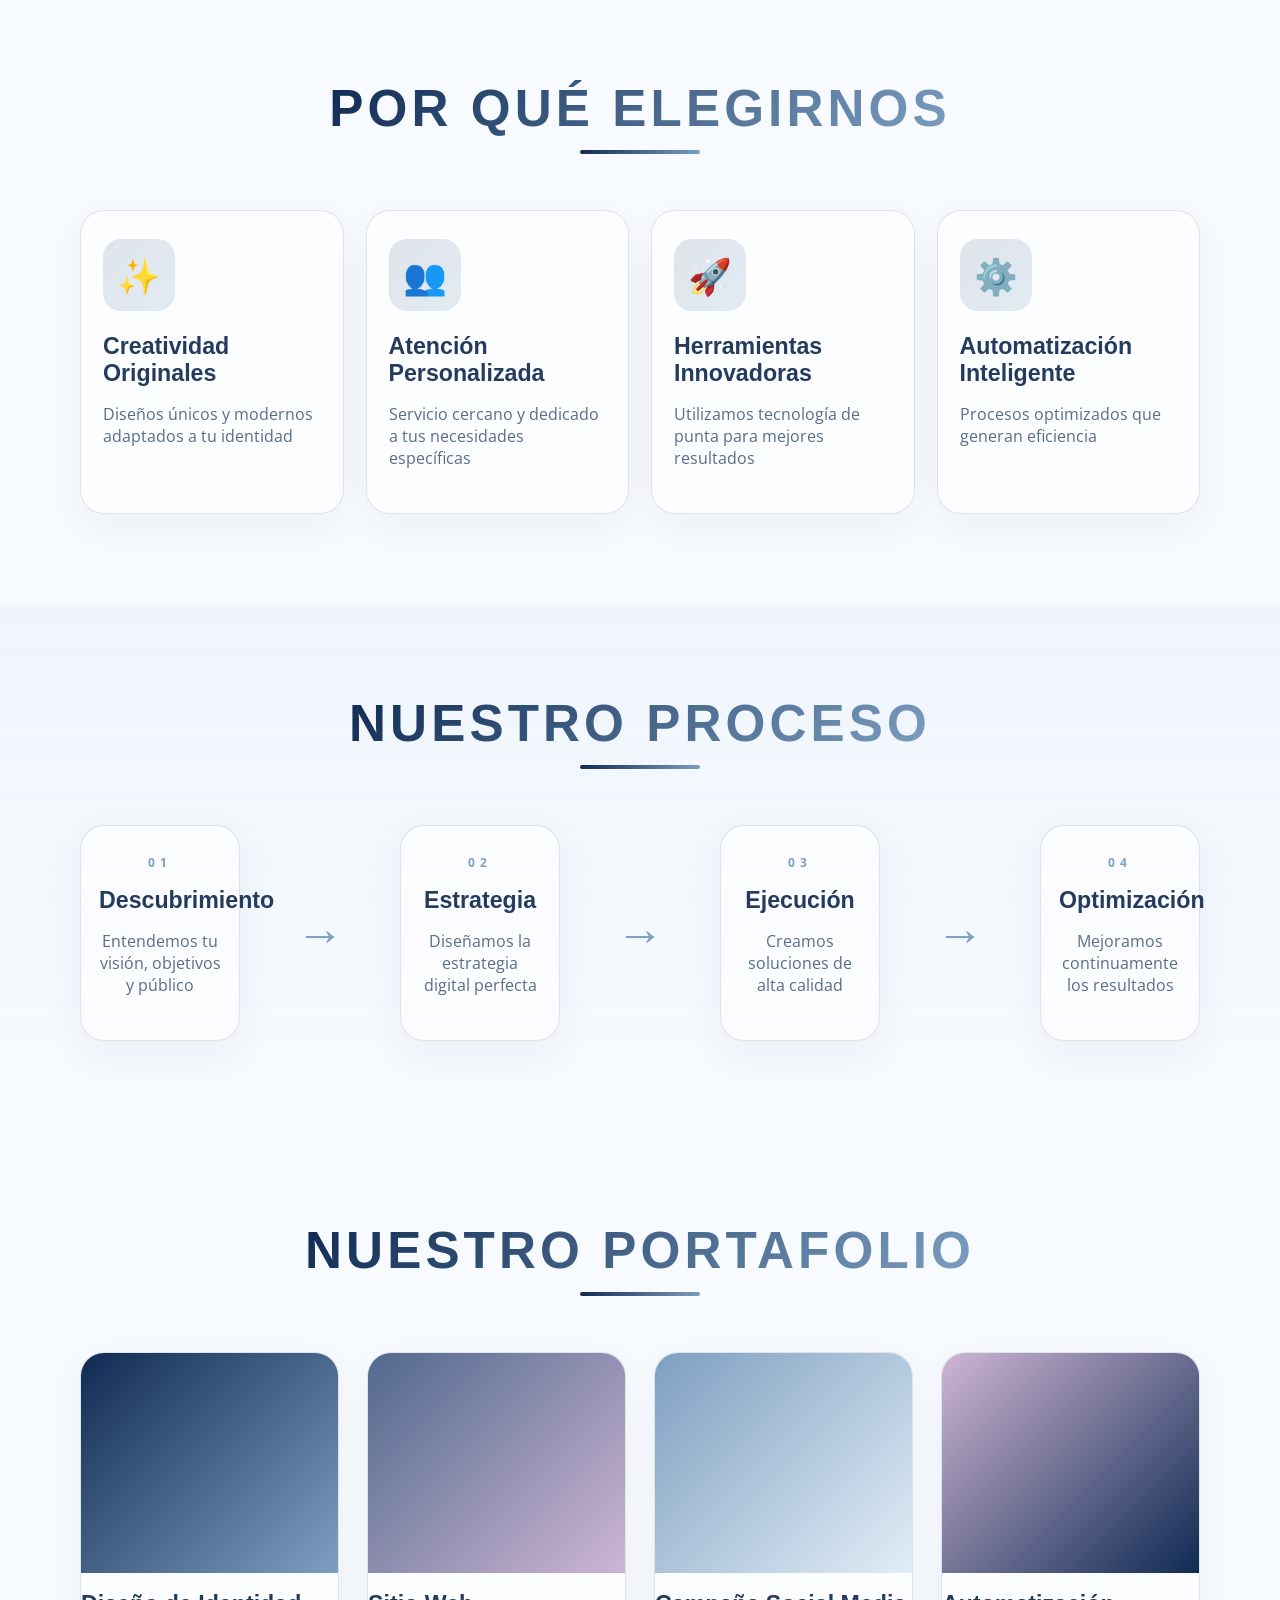
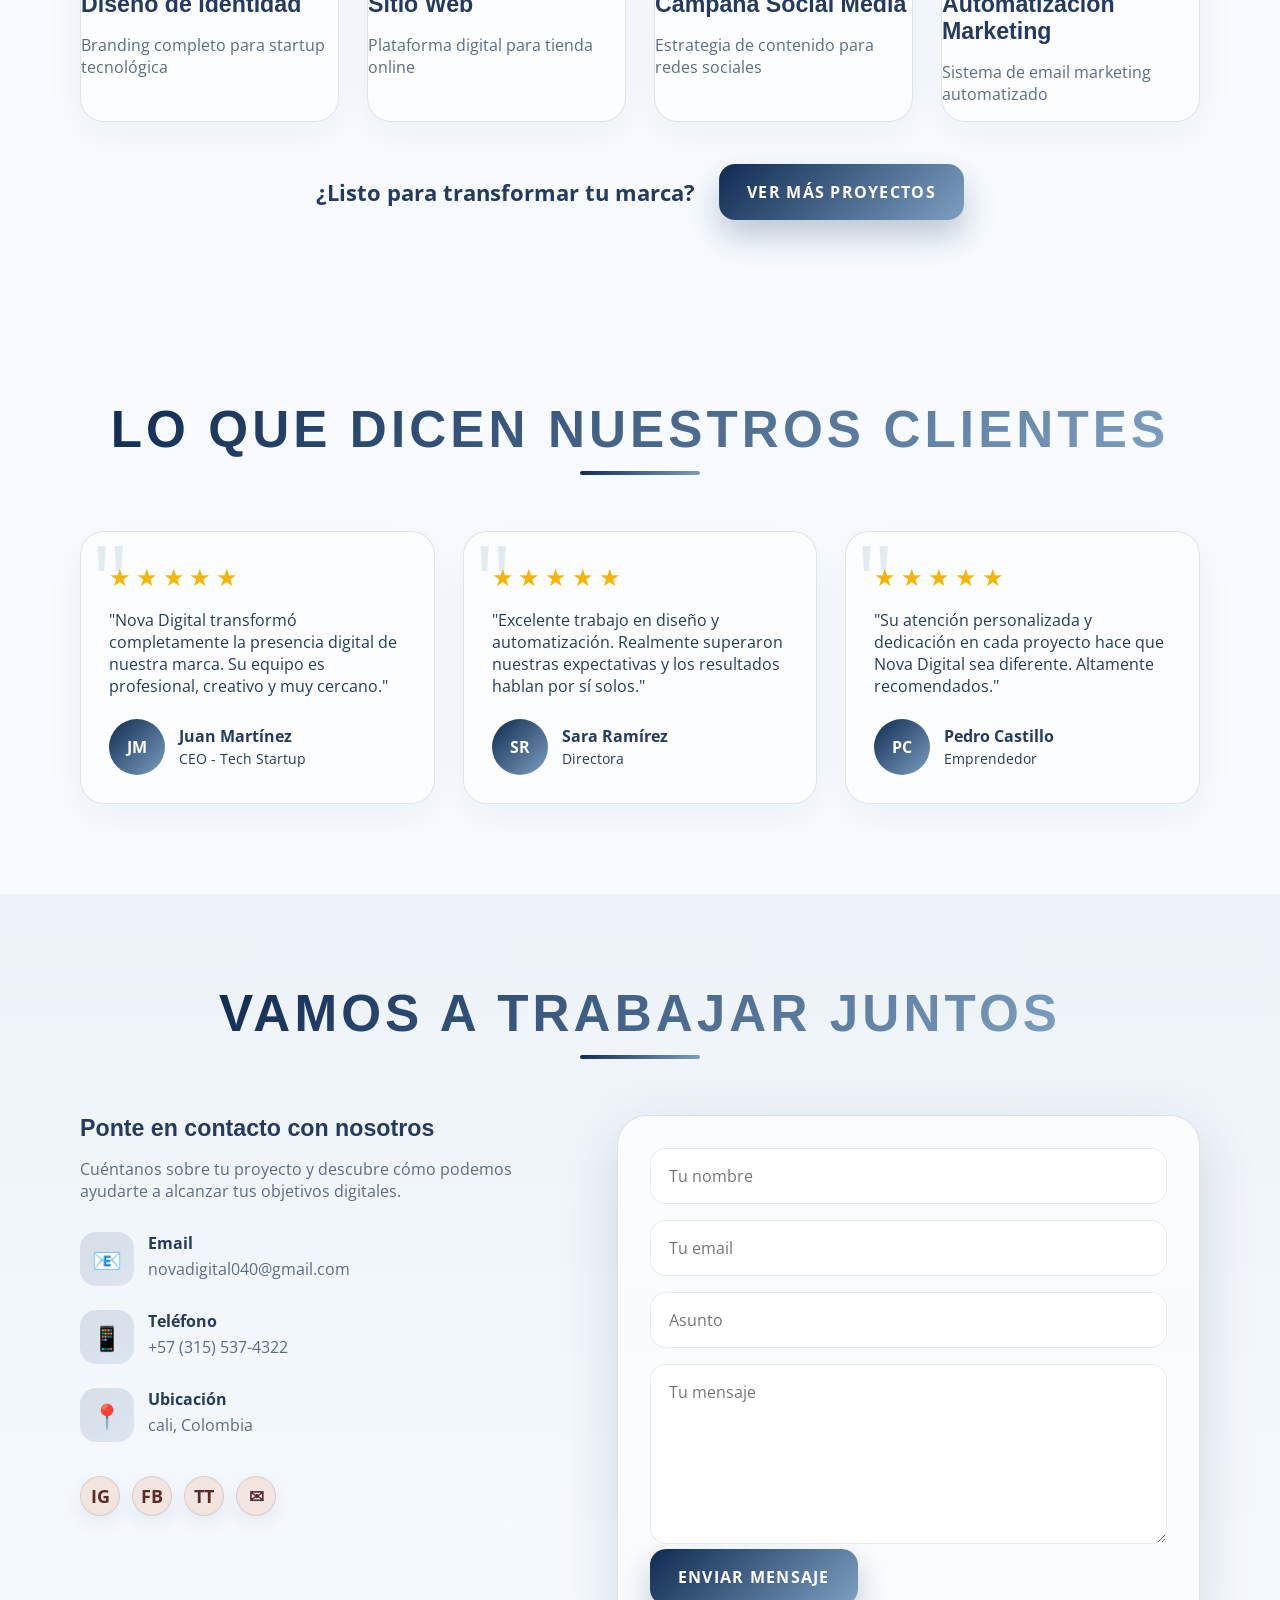
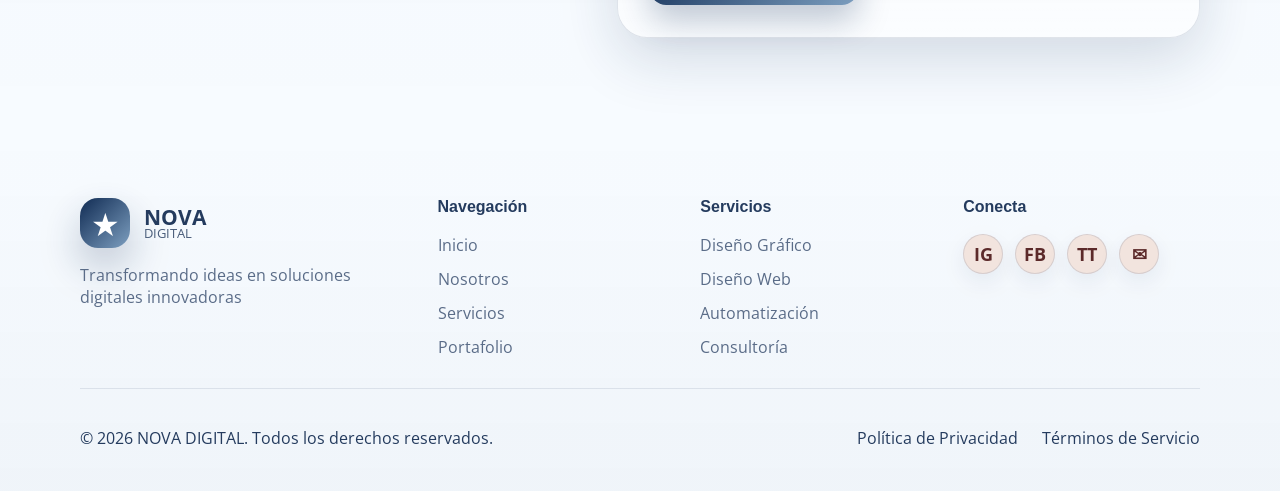
==== commit 9b65ed86: "Update index.html" ====
--- a/index.html
+++ b/index.html
@@ -126,6 +126,82 @@
             .modal-grid { grid-template-columns: 1fr; }
             .modal { padding: 16px; }
         }
+
+        /* --- Navegación por anclas + menú móvil --- */
+        html {
+            scroll-behavior: smooth;
+        }
+        section[id], .hero[id] {
+            scroll-margin-top: 90px; /* Ajusta este valor a la altura real de tu .navbar en styles.css */
+        }
+        .nav-links a.active-link {
+            font-weight: 700;
+        }
+        @media (max-width: 768px) {
+            .nav-links {
+                display: none;
+                flex-direction: column;
+                position: absolute;
+                top: 100%;
+                left: 0;
+                right: 0;
+                background: #fff;
+                padding: 16px;
+                box-shadow: 0 8px 16px rgba(0,0,0,0.08);
+            }
+            .nav-links.nav-open {
+                display: flex;
+            }
+            .hamburger {
+                cursor: pointer;
+            }
+            .hamburger.hamburger-open span:nth-child(1) {
+                transform: translateY(7px) rotate(45deg);
+            }
+            .hamburger.hamburger-open span:nth-child(2) {
+                opacity: 0;
+            }
+            .hamburger.hamburger-open span:nth-child(3) {
+                transform: translateY(-7px) rotate(-45deg);
+            }
+        }
+
+        /* --- Redes sociales --- */
+        .social-links, .footer-socials {
+            display: flex;
+            gap: 12px;
+            flex-wrap: wrap;
+        }
+        .social-icon {
+            display: inline-flex;
+            align-items: center;
+            justify-content: center;
+            width: 40px;
+            height: 40px;
+            border-radius: 50%;
+            background: #f2e4de;
+            color: #5c2a2a;
+            text-decoration: none;
+            font-size: 1.1rem;
+            transition: transform 0.2s ease, background 0.2s ease;
+        }
+        .social-icon:hover {
+            transform: translateY(-3px);
+            background: #e2c9c0;
+        }
+
+        /* --- Confirmación del formulario de contacto --- */
+        .form-feedback {
+            margin-top: 14px;
+            padding: 12px 16px;
+            border-radius: 8px;
+            background: #eaf6ec;
+            color: #256029;
+            font-family: 'Open Sans', sans-serif;
+            font-size: 0.95rem;
+            display: none;
+        }
+        .form-feedback.show { display: block; }
     </style>
 </head>
 <body>
@@ -139,14 +215,14 @@
                     <div class="logo-digital">DIGITAL</div>
                 </div>
             </div>
-            <ul class="nav-links">
-                <li><a href="#inicio">Inicio</a></li>
-                <li><a href="#nosotros">¿Quiénes Somos?</a></li>
-                <li><a href="#servicios">Servicios</a></li>
-                <li><a href="#portfolio">Portafolio</a></li>
-                <li><a href="#contacto">Contacto</a></li>
+            <ul class="nav-links" id="nav-links">
+                <li><a href="#inicio" class="nav-link">Inicio</a></li>
+                <li><a href="#nosotros" class="nav-link">¿Quiénes Somos?</a></li>
+                <li><a href="#servicios" class="nav-link">Servicios</a></li>
+                <li><a href="#portfolio" class="nav-link">Portafolio</a></li>
+                <li><a href="#contacto" class="nav-link">Contacto</a></li>
             </ul>
-            <div class="hamburger">
+            <div class="hamburger" id="hamburger" role="button" tabindex="0" aria-label="Abrir menú" aria-expanded="false" aria-controls="nav-links">
                 <span></span>
                 <span></span>
                 <span></span>
@@ -187,7 +263,7 @@
                 <div class="card">
                     <div class="card-icon">★</div>
                     <h3>VISIÓN</h3>
-                    <p>Consolidarse como una agencia líder en diseño y automatización digital en Latinoamérica, transformando procesos digitales y siendo aliado estratégico para marcas innov[...]
+                    <p>Consolidarse como una agencia líder en diseño y automatización digital en Latinoamérica, transformando procesos digitales y siendo aliado estratégico para marcas innovadoras.</p>
                 </div>
             </div>
 
@@ -318,7 +394,6 @@
                             <div>
                                 <img src="belladiseñografico.jpg" alt=" Bella Dona">
                                 <div class="modal-caption">Bella Dona</div>
-                                </div>
                             </div>
                         </div>
                     </div>
@@ -340,8 +415,6 @@
                             <div>
                                 <img src="belladiseñografico2.jpg" alt="Redes Sociales - Bella Dona">
                                 <div class="modal-caption">Bella Dona - Redes Sociales</div>
-                               
-                            </div>
                             </div>
                         </div>
                     </div>
@@ -363,7 +436,6 @@
                             <div>
                                 <img src="lashcontenidodigital.jpg" alt="LASH SHOP">
                                 <div class="modal-caption">LASH SHOP</div>
-                               </div>
                             </div>
                         </div>
                     </div>
@@ -389,13 +461,13 @@
                             <div>
                                 <img src="bellaautomatizacion3.jpg" alt="Logo - Bella Dona">
                                 <div class="modal-caption">Bella Dona</div>
-                               </div>
-                            </div>
-                        </div>
-                    </div>
-                </div>
-            </div>
-        </section>
+                            </div>
+                        </div>
+                    </div>
+                </div>
+            </div>
+        </div>
+    </section>
 
     <!-- FORTALEZAS -->
     <section class="fortalezas">
@@ -599,7 +671,7 @@
                             <span class="icon">📧</span>
                             <div>
                                 <h4>Email</h4>
-                                <p>info@novadigital.com</p>
+                                <p>novadigital040@gmail.com</p>
                             </div>
                         </div>
                         <div class="info-item">
@@ -619,11 +691,14 @@
                     </div>
 
                     <div class="social-links">
-                        <a href="#" class="social-icon">ig</a>
-                    </div>
-                </div>
-
-                <form class="contacto-form" action="#" method="post">
+                        <a href="https://www.instagram.com/novadigital133" class="social-icon" target="_blank" rel="noopener" aria-label="Instagram">IG</a>
+                        <a href="https://www.facebook.com/share/1CDBP7j8o6/" class="social-icon" target="_blank" rel="noopener" aria-label="Facebook">FB</a>
+                        <a href="https://www.tiktok.com/@nova.digital902" class="social-icon" target="_blank" rel="noopener" aria-label="TikTok">TT</a>
+                        <a href="mailto:novadigital040@gmail.com" class="social-icon" aria-label="Correo electrónico">✉</a>
+                    </div>
+                </div>
+
+                <form class="contacto-form" id="contacto-form" action="#" method="post">
                     <div class="form-group">
                         <input type="text" name="nombre" placeholder="Tu nombre" required>
                     </div>
@@ -637,6 +712,7 @@
                         <textarea name="mensaje" placeholder="Tu mensaje" rows="5" required></textarea>
                     </div>
                     <button type="submit" class="btn btn-primary">Enviar Mensaje</button>
+                    <p class="form-feedback" id="form-feedback">¡Gracias! Tu mensaje fue recibido, te contactaremos pronto.</p>
                 </form>
             </div>
         </div>
@@ -670,18 +746,21 @@
                 <div class="footer-section">
                     <h4>Servicios</h4>
                     <ul>
-                        <li><a href="#">Diseño Gráfico</a></li>
-                        <li><a href="#">Diseño Web</a></li>
-                        <li><a href="#">Automatización</a></li>
-                        <li><a href="#">Consultoría</a></li>
+                        <li><a href="#servicios">Diseño Gráfico</a></li>
+                        <li><a href="#servicios">Diseño Web</a></li>
+                        <li><a href="#servicios">Automatización</a></li>
+                        <li><a href="#contacto">Consultoría</a></li>
                     </ul>
                 </div>
 
                 <div class="footer-section">
                     <h4>Conecta</h4>
-                    <ul>
-                        <li><a href="#">Instagram</a></li>
-                    </ul>
+                    <div class="footer-socials">
+                        <a href="https://www.instagram.com/novadigital133" class="social-icon" target="_blank" rel="noopener" aria-label="Instagram">IG</a>
+                        <a href="https://www.facebook.com/share/1CDBP7j8o6/" class="social-icon" target="_blank" rel="noopener" aria-label="Facebook">FB</a>
+                        <a href="https://www.tiktok.com/@nova.digital902" class="social-icon" target="_blank" rel="noopener" aria-label="TikTok">TT</a>
+                        <a href="mailto:novadigital040@gmail.com" class="social-icon" aria-label="Correo electrónico">✉</a>
+                    </div>
                 </div>
             </div>
 
@@ -696,6 +775,36 @@
     </footer>
 
     <script>
+        // Menú hamburguesa (móvil) + resalta el link activo al hacer scroll
+        (function(){
+            const hamburger = document.getElementById('hamburger');
+            const navLinks = document.getElementById('nav-links');
+
+            function toggleMenu(){
+                const isOpen = navLinks.classList.toggle('nav-open');
+                hamburger.classList.toggle('hamburger-open', isOpen);
+                hamburger.setAttribute('aria-expanded', String(isOpen));
+            }
+            function closeMenu(){
+                navLinks.classList.remove('nav-open');
+                hamburger.classList.remove('hamburger-open');
+                hamburger.setAttribute('aria-expanded', 'false');
+            }
+
+            hamburger && hamburger.addEventListener('click', toggleMenu);
+            hamburger && hamburger.addEventListener('keydown', function(e){
+                if(e.key === 'Enter' || e.key === ' '){
+                    e.preventDefault();
+                    toggleMenu();
+                }
+            });
+
+            // Cierra el menú móvil al elegir una pestaña
+            document.querySelectorAll('.nav-link').forEach(function(link){
+                link.addEventListener('click', closeMenu);
+            });
+        })();
+
         // Modal for Diseño Gráfico
         (function(){
             const servicioDG = document.getElementById('servicio-diseno-grafico');
@@ -870,6 +979,19 @@
                 if(e.key === 'Escape' && overlay.classList.contains('active')) closeModal();
             });
         })();
+
+        // Formulario de contacto: como no hay backend conectado, mostramos confirmación en pantalla
+        (function(){
+            const form = document.getElementById('contacto-form');
+            const feedback = document.getElementById('form-feedback');
+
+            form && form.addEventListener('submit', function(e){
+                e.preventDefault();
+                feedback.classList.add('show');
+                form.reset();
+                setTimeout(function(){ feedback.classList.remove('show'); }, 6000);
+            });
+        })();
     </script>
     <script src="script.js"></script>
 </body>
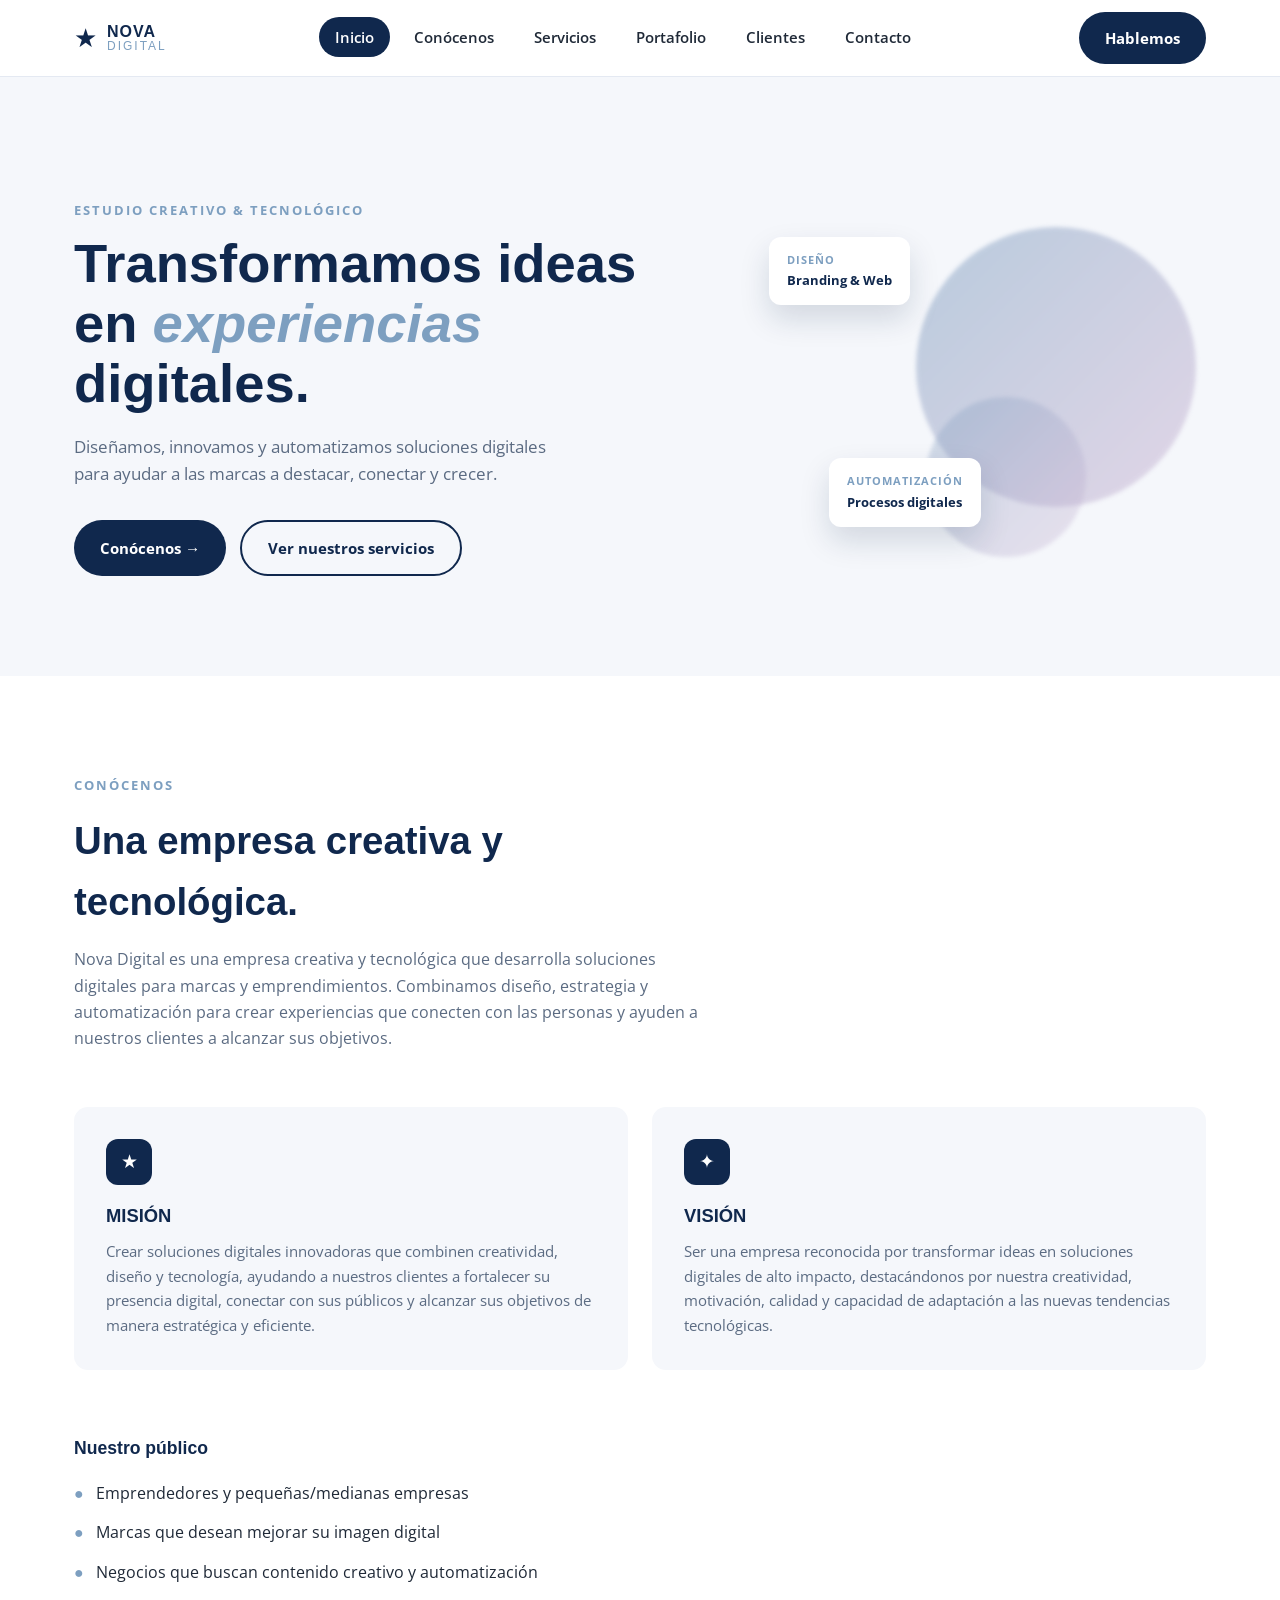
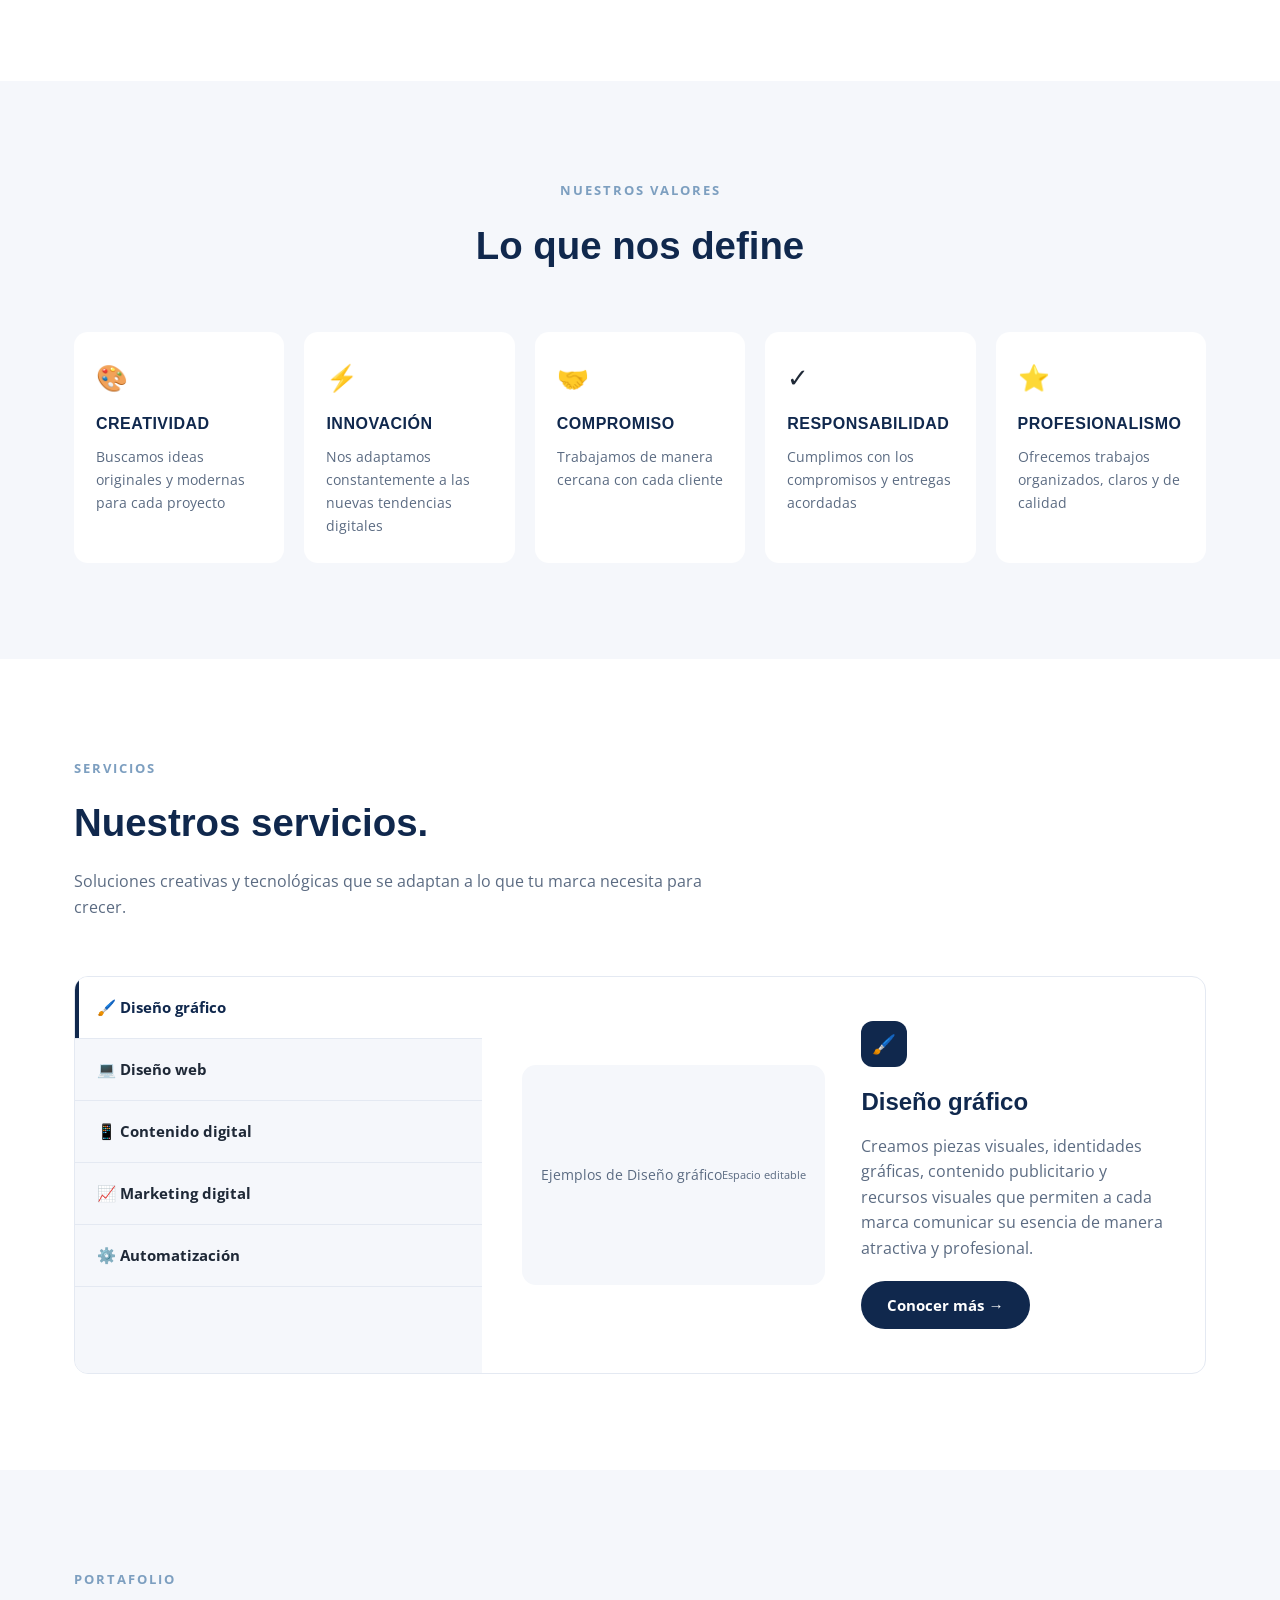
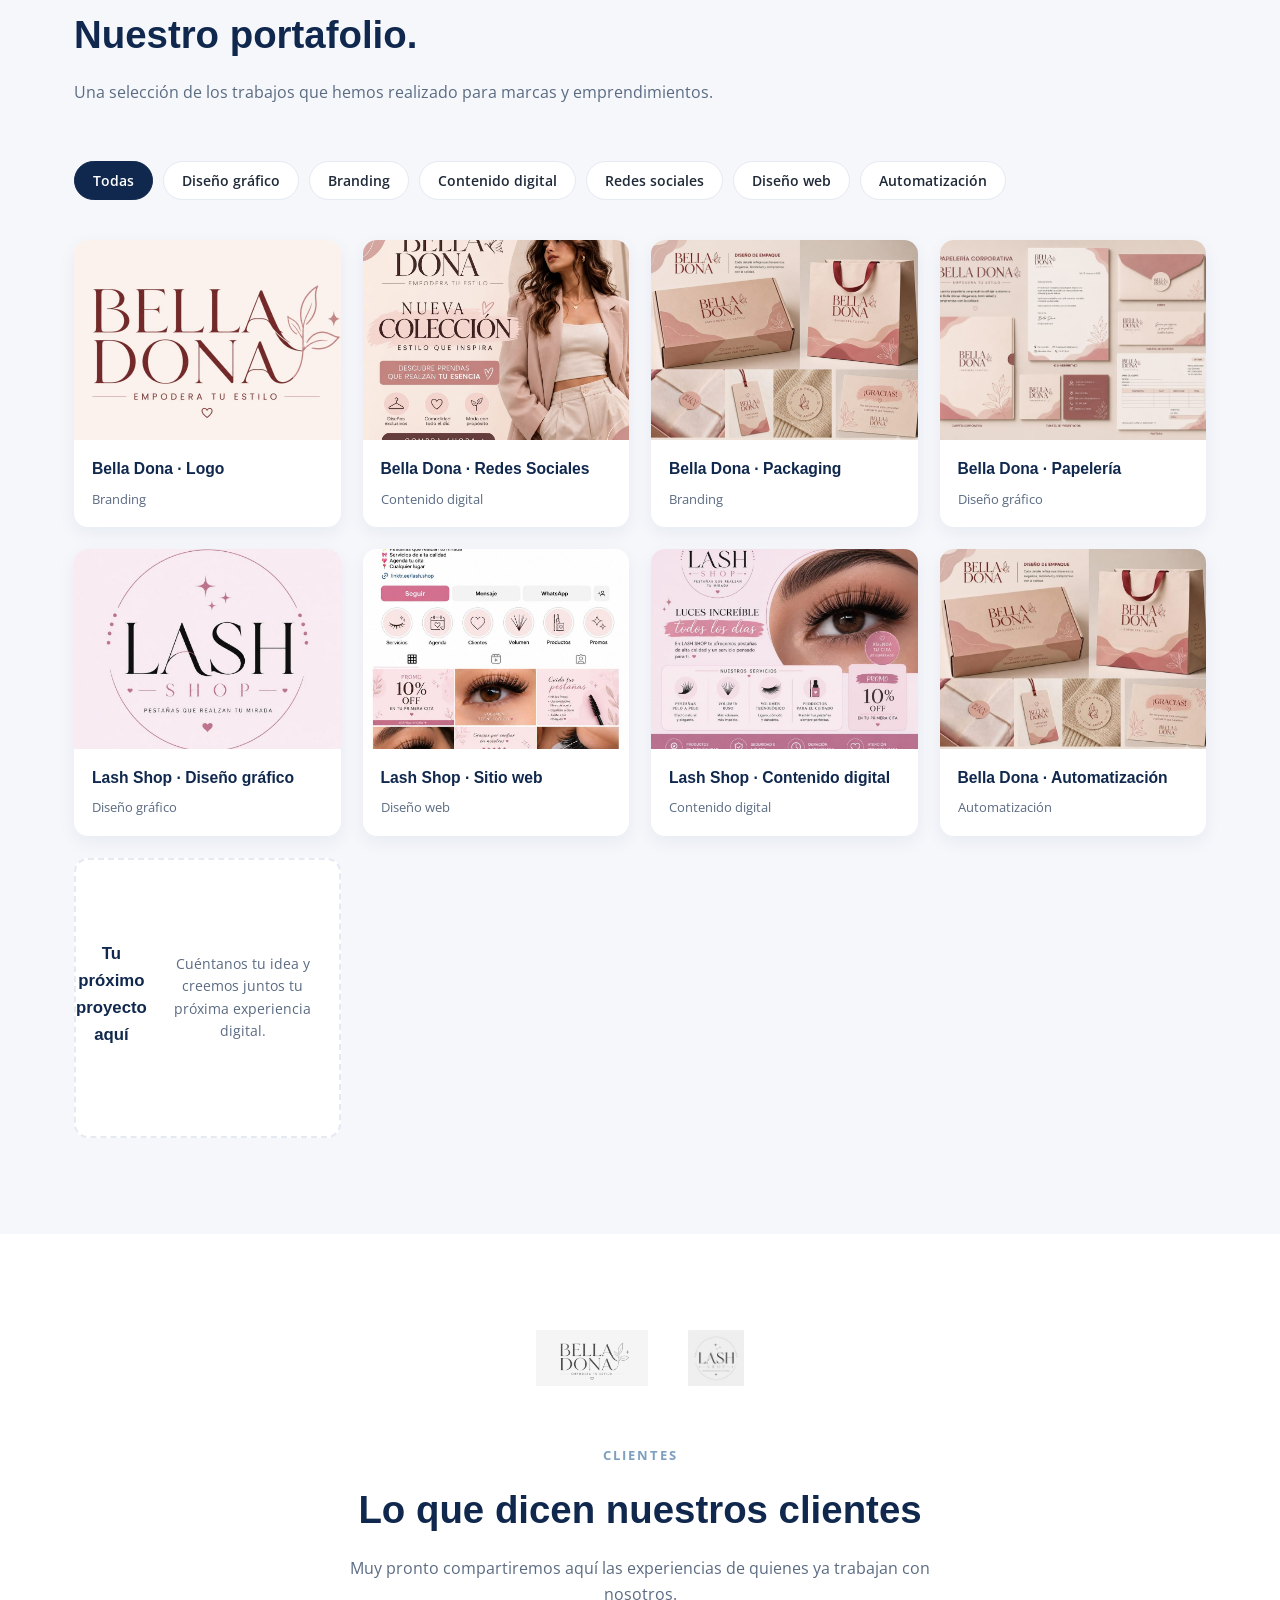
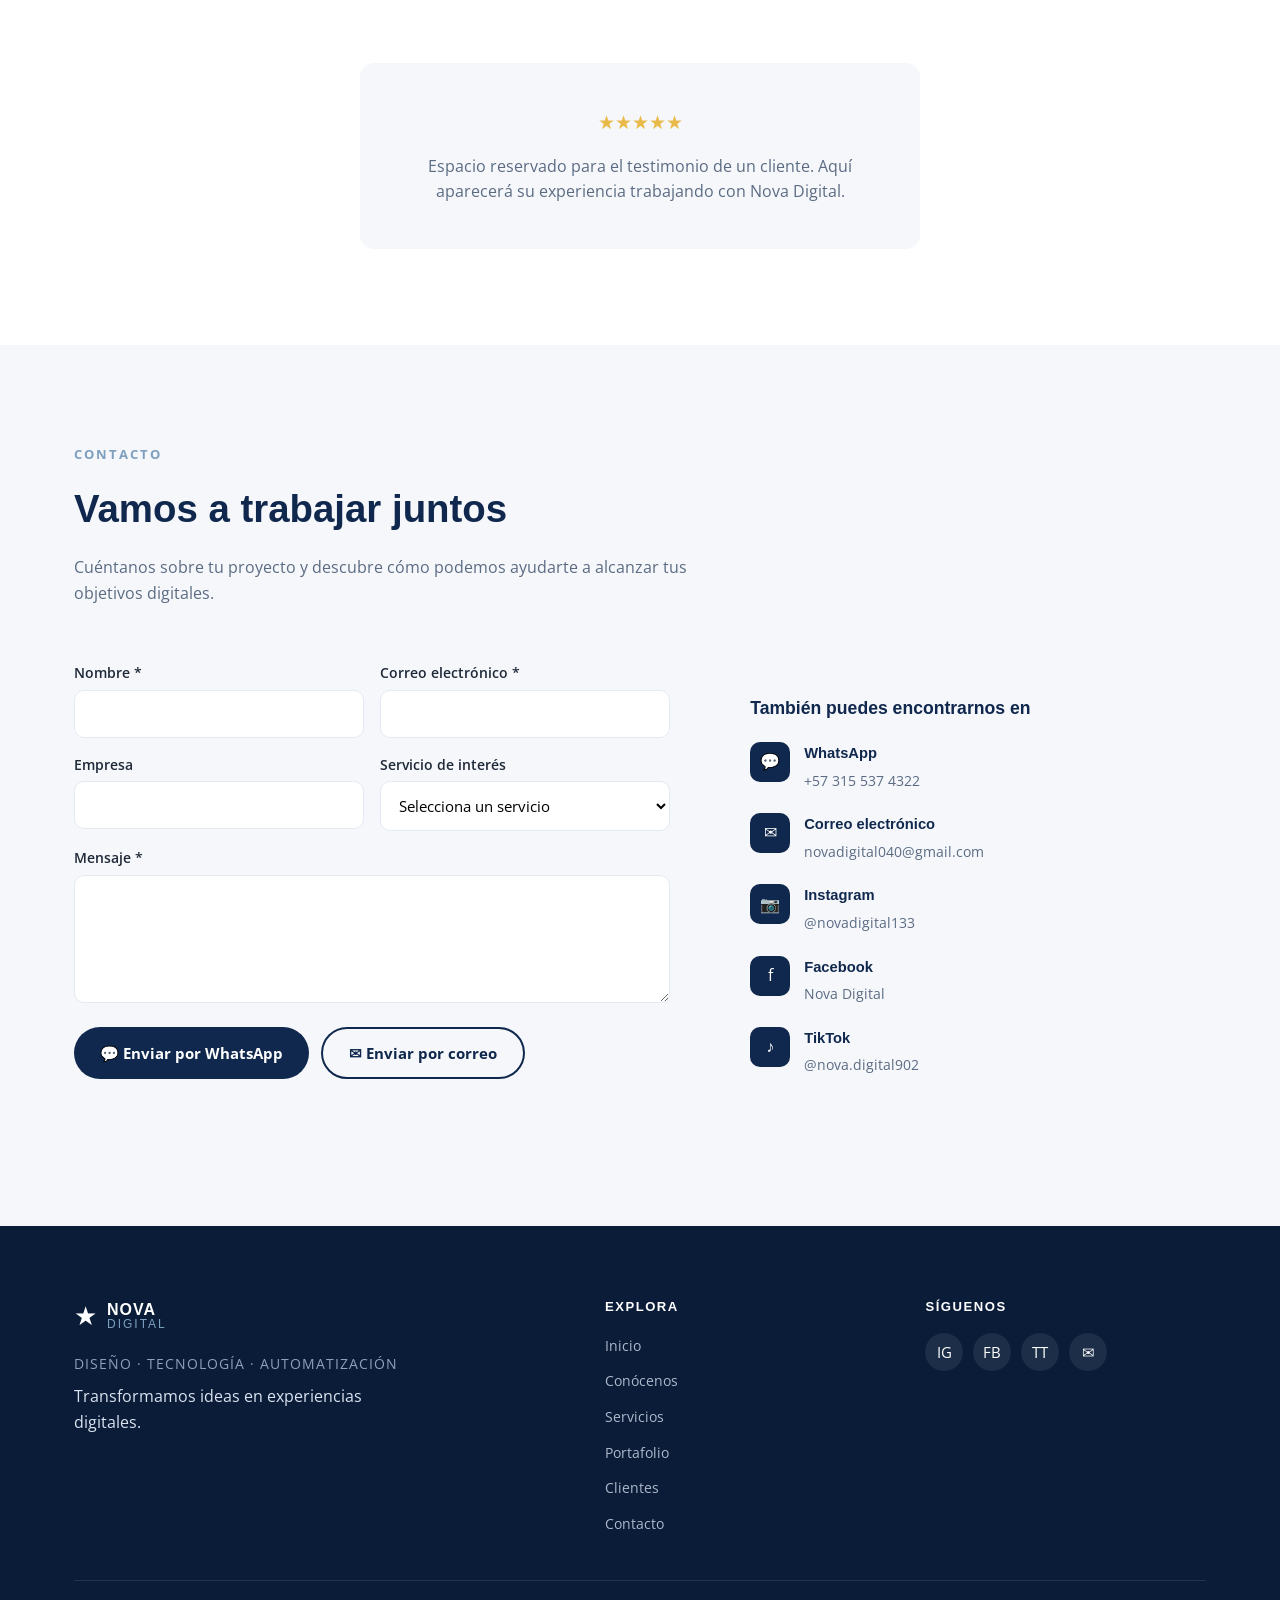
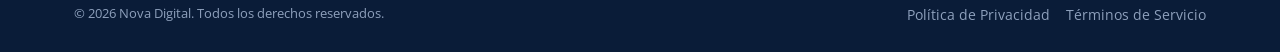
==== commit 5153caf9: "Update index.html" ====
--- a/index.html
+++ b/index.html
@@ -1,998 +1,715 @@
 <!DOCTYPE html>
 <html lang="es">
 <head>
-    <meta charset="UTF-8">
-    <meta name="viewport" content="width=device-width, initial-scale=1.0">
-    <title>NOVA DIGITAL - Agencia de Diseño y Automatización Digital</title>
-    <meta name="description" content="Nova Digital es una agencia de diseño y automatización digital que ofrece soluciones creativas para tu marca.">
-    <link rel="stylesheet" href="styles.css">
-    <link rel="preconnect" href="https://fonts.googleapis.com">
-    <link rel="preconnect" href="https://fonts.gstatic.com" crossorigin>
-    <link href="https://fonts.googleapis.com/css2?family=Garet:wght@400;700&family=Open+Sans:wght@400;600;700&display=swap" rel="stylesheet">
-    <style>
-        /* --- Proyecto Bella Dona --- */
-        .bd-project {
-            padding: 100px 0;
-            background: #faf3ef;
-        }
-        .bd-project-header {
-            text-align: center;
-            max-width: 700px;
-            margin: 0 auto 60px;
-        }
-        .bd-project-header h2 {
-            font-family: 'Garet', sans-serif;
-            font-size: 2.2rem;
-            letter-spacing: 1px;
-            color: #5c2a2a;
-            margin-bottom: 20px;
-        }
-        .bd-project-subtitle {
-            font-family: 'Open Sans', sans-serif;
-            font-size: 1.05rem;
-            line-height: 1.7;
-            color: #6b5b56;
-        }
-        .bd-project-grid {
-            display: grid;
-            grid-template-columns: repeat(2, 1fr);
-            gap: 30px;
-            max-width: 900px;
-            margin: 0 auto;
-        }
-        .bd-project-item {
-            background: #fff;
-            border-radius: 16px;
-            overflow: hidden;
-            box-shadow: 0 8px 24px rgba(92, 42, 42, 0.08);
-            transition: transform 0.3s ease, box-shadow 0.3s ease;
-        }
-        .bd-project-item:hover {
-            transform: translateY(-6px);
-            box-shadow: 0 14px 32px rgba(92, 42, 42, 0.15);
-        }
-        .bd-project-item img {
-            width: 100%;
-            height: 280px;
-            object-fit: contain;
-            background: #f2e4de;
-            display: block;
-        }
-        .bd-caption {
-            display: block;
-            text-align: center;
-            padding: 16px;
-            font-family: 'Open Sans', sans-serif;
-            font-weight: 600;
-            letter-spacing: 1px;
-            text-transform: uppercase;
-            font-size: 0.85rem;
-            color: #5c2a2a;
-        }
-
-        /* Modal styles */
-        .modal-overlay {
-            position: fixed;
-            inset: 0;
-            background: rgba(0,0,0,0.6);
-            display: none;
-            align-items: center;
-            justify-content: center;
-            z-index: 1000;
-        }
-        .modal-overlay.active { display: flex; }
-        .modal {
-            background: #fff;
-            width: min(920px, 94%);
-            max-height: 90vh;
-            overflow: auto;
-            border-radius: 12px;
-            padding: 24px;
-            box-shadow: 0 20px 60px rgba(0,0,0,0.3);
-            position: relative;
-        }
-        .modal .close-btn {
-            position: absolute;
-            right: 16px;
-            top: 12px;
-            background: transparent;
-            border: none;
-            font-size: 1.5rem;
-            cursor: pointer;
-            color: #333;
-        }
-        .modal-header {
-            text-align: center;
-            margin-bottom: 18px;
-        }
-        .modal-grid {
-            display: grid;
-            grid-template-columns: repeat(2, 1fr);
-            gap: 16px;
-        }
-        .modal-grid img {
-            width: 100%;
-            height: 320px;
-            object-fit: cover;
-            border-radius: 8px;
-            background: #f2e4de;
-            display: block;
-        }
-        .modal-caption { text-align: center; font-weight: 600; color: #5c2a2a; margin-top: 8px; }
-
-        @media (max-width: 640px) {
-            .bd-project-grid { grid-template-columns: 1fr; }
-            .bd-project { padding: 60px 0; }
-            .modal-grid { grid-template-columns: 1fr; }
-            .modal { padding: 16px; }
-        }
-
-        /* --- Navegación por anclas + menú móvil --- */
-        html {
-            scroll-behavior: smooth;
-        }
-        section[id], .hero[id] {
-            scroll-margin-top: 90px; /* Ajusta este valor a la altura real de tu .navbar en styles.css */
-        }
-        .nav-links a.active-link {
-            font-weight: 700;
-        }
-        @media (max-width: 768px) {
-            .nav-links {
-                display: none;
-                flex-direction: column;
-                position: absolute;
-                top: 100%;
-                left: 0;
-                right: 0;
-                background: #fff;
-                padding: 16px;
-                box-shadow: 0 8px 16px rgba(0,0,0,0.08);
-            }
-            .nav-links.nav-open {
-                display: flex;
-            }
-            .hamburger {
-                cursor: pointer;
-            }
-            .hamburger.hamburger-open span:nth-child(1) {
-                transform: translateY(7px) rotate(45deg);
-            }
-            .hamburger.hamburger-open span:nth-child(2) {
-                opacity: 0;
-            }
-            .hamburger.hamburger-open span:nth-child(3) {
-                transform: translateY(-7px) rotate(-45deg);
-            }
-        }
-
-        /* --- Redes sociales --- */
-        .social-links, .footer-socials {
-            display: flex;
-            gap: 12px;
-            flex-wrap: wrap;
-        }
-        .social-icon {
-            display: inline-flex;
-            align-items: center;
-            justify-content: center;
-            width: 40px;
-            height: 40px;
-            border-radius: 50%;
-            background: #f2e4de;
-            color: #5c2a2a;
-            text-decoration: none;
-            font-size: 1.1rem;
-            transition: transform 0.2s ease, background 0.2s ease;
-        }
-        .social-icon:hover {
-            transform: translateY(-3px);
-            background: #e2c9c0;
-        }
-
-        /* --- Confirmación del formulario de contacto --- */
-        .form-feedback {
-            margin-top: 14px;
-            padding: 12px 16px;
-            border-radius: 8px;
-            background: #eaf6ec;
-            color: #256029;
-            font-family: 'Open Sans', sans-serif;
-            font-size: 0.95rem;
-            display: none;
-        }
-        .form-feedback.show { display: block; }
-    </style>
+<meta charset="UTF-8">
+<meta name="viewport" content="width=device-width, initial-scale=1.0">
+<title>NOVA DIGITAL - Estudio Creativo & Tecnológico</title>
+<meta name="description" content="Nova Digital: estudio creativo y tecnológico. Diseño, contenido y automatización digital para marcas y emprendimientos.">
+<link rel="preconnect" href="https://fonts.googleapis.com">
+<link rel="preconnect" href="https://fonts.gstatic.com" crossorigin>
+<link href="https://fonts.googleapis.com/css2?family=Garet:wght@400;700&family=Open+Sans:wght@400;600;700&display=swap" rel="stylesheet">
+<style>
+:root{
+  --navy:#10284d;
+  --navy-deep:#0a1c38;
+  --ink:#1f2937;
+  --muted:#5b6b82;
+  --line:#e4e9f2;
+  --sky:#7d9fc0;
+  --lav:#ceb5d4;
+  --bg-soft:#f5f7fb;
+  --white:#ffffff;
+  --radius:14px;
+  --maxw:1180px;
+}
+*{box-sizing:border-box;}
+body{margin:0;font-family:'Open Sans',sans-serif;color:var(--ink);background:var(--white);line-height:1.6;}
+h1,h2,h3,h4{font-family:'Garet',sans-serif;color:var(--navy);margin:0;}
+p{margin:0;}
+a{color:inherit;}
+img{max-width:100%;display:block;}
+.container{max-width:var(--maxw);margin:0 auto;padding:0 24px;}
+.eyebrow{display:inline-block;font-size:.8rem;letter-spacing:2px;color:var(--sky);font-weight:700;margin-bottom:14px;}
+section{padding:96px 0;}
+.btn{display:inline-flex;align-items:center;gap:8px;padding:14px 26px;border-radius:999px;font-weight:700;text-decoration:none;cursor:pointer;border:none;font-family:'Open Sans',sans-serif;font-size:.95rem;transition:transform .2s ease, box-shadow .2s ease;}
+.btn-primary{background:var(--navy);color:#fff;}
+.btn-primary:hover{transform:translateY(-2px);box-shadow:0 10px 24px rgba(16,40,77,.28);}
+.btn-outline{background:transparent;color:var(--navy);border:2px solid var(--navy);}
+.btn-outline:hover{transform:translateY(-2px);background:var(--navy);color:#fff;}
+
+/* NAVBAR */
+.navbar{position:sticky;top:0;z-index:500;background:rgba(255,255,255,.92);backdrop-filter:blur(6px);border-bottom:1px solid var(--line);}
+.navbar .container{display:flex;align-items:center;justify-content:space-between;height:76px;}
+.logo{display:flex;align-items:center;gap:10px;}
+.logo-icon{color:var(--navy);font-size:1.6rem;}
+.logo-nova{font-family:'Garet',sans-serif;font-weight:700;color:var(--navy);line-height:1;letter-spacing:1px;font-size:1rem;}
+.logo-digital{font-family:'Garet',sans-serif;font-weight:400;color:var(--sky);line-height:1;letter-spacing:2px;font-size:.75rem;}
+.nav-links{list-style:none;display:flex;gap:8px;margin:0;padding:0;}
+.nav-links a{padding:10px 16px;border-radius:999px;text-decoration:none;color:var(--ink);font-weight:600;font-size:.92rem;}
+.nav-links a:hover,.nav-links a.active-link{background:var(--navy);color:#fff;}
+.nav-cta{display:flex;align-items:center;gap:14px;}
+.hamburger{display:none;flex-direction:column;gap:5px;cursor:pointer;}
+.hamburger span{width:24px;height:2px;background:var(--navy);display:block;}
+@media (max-width:900px){
+  .nav-links{display:none;position:absolute;top:76px;left:0;right:0;background:#fff;flex-direction:column;padding:16px;box-shadow:0 12px 24px rgba(0,0,0,.08);}
+  .nav-links.nav-open{display:flex;}
+  .hamburger{display:flex;}
+  .nav-cta .btn{display:none;}
+}
+
+/* HERO */
+.hero{position:relative;padding:120px 0 100px;overflow:hidden;background:var(--bg-soft);}
+.hero .container{position:relative;z-index:2;display:grid;grid-template-columns:1.2fr .8fr;gap:40px;align-items:center;}
+.hero h1{font-size:clamp(2.4rem,5vw,3.4rem);line-height:1.1;font-weight:700;}
+.hero h1 em{font-style:italic;color:var(--sky);}
+.hero-desc{margin-top:20px;max-width:480px;color:var(--muted);font-size:1.05rem;}
+.hero-actions{margin-top:32px;display:flex;gap:14px;flex-wrap:wrap;}
+.hero-visual{position:relative;height:340px;}
+.hero-blob{position:absolute;border-radius:50%;background:linear-gradient(135deg,var(--sky),var(--lav));opacity:.5;filter:blur(2px);}
+.hero-blob.b1{width:280px;height:280px;top:10px;right:10px;}
+.hero-blob.b2{width:160px;height:160px;bottom:0;right:120px;opacity:.35;}
+.float-card{position:absolute;background:#fff;border-radius:12px;padding:14px 18px;box-shadow:0 14px 30px rgba(16,40,77,.15);font-size:.82rem;}
+.float-card .fc-label{color:var(--sky);font-weight:700;letter-spacing:1px;font-size:.7rem;display:block;margin-bottom:2px;}
+.float-card .fc-value{color:var(--navy);font-weight:700;}
+.float-card.fc1{top:20px;left:0;}
+.float-card.fc2{bottom:30px;left:60px;}
+
+/* SECTION HEADER */
+.section-header{max-width:640px;margin-bottom:56px;}
+.section-header.center{margin-left:auto;margin-right:auto;text-align:center;}
+.section-header h2{font-size:clamp(1.9rem,3vw,2.5rem);}
+.section-header .sub{margin-top:14px;color:var(--muted);font-size:1.02rem;}
+
+/* CONOCENOS */
+.conocenos-grid{display:grid;grid-template-columns:1fr 1fr;gap:24px;margin-bottom:64px;}
+.mv-card{background:var(--bg-soft);border-radius:var(--radius);padding:32px;}
+.mv-icon{width:46px;height:46px;border-radius:12px;background:var(--navy);color:#fff;display:flex;align-items:center;justify-content:center;font-size:1.2rem;margin-bottom:16px;}
+.mv-card h3{font-size:1.15rem;margin-bottom:10px;}
+.mv-card p{color:var(--muted);font-size:.96rem;}
+.public-list{display:grid;gap:14px;margin-top:18px;}
+.public-item{display:flex;gap:12px;align-items:flex-start;}
+.public-item .bullet{color:var(--sky);}
+.subtitle{font-size:1.1rem;margin-bottom:6px;}
+
+/* VALORES */
+.valores{background:var(--bg-soft);}
+.valores-grid{display:grid;grid-template-columns:repeat(auto-fit,minmax(190px,1fr));gap:20px;}
+.valor-card{background:#fff;border-radius:var(--radius);padding:26px 22px;text-align:left;}
+.valor-icon{font-size:1.6rem;margin-bottom:12px;}
+.valor-card h3{font-size:1rem;letter-spacing:.5px;margin-bottom:8px;}
+.valor-card p{color:var(--muted);font-size:.9rem;}
+
+/* SERVICIOS */
+.servicios-layout{display:grid;grid-template-columns:.9fr 1.6fr;gap:0;border:1px solid var(--line);border-radius:var(--radius);overflow:hidden;}
+.servicios-tabs{list-style:none;margin:0;padding:0;background:var(--bg-soft);}
+.servicios-tabs li{border-bottom:1px solid var(--line);}
+.servicios-tabs button{width:100%;text-align:left;padding:20px 22px;background:none;border:none;font-family:'Open Sans',sans-serif;font-weight:700;font-size:.96rem;color:var(--ink);cursor:pointer;display:flex;align-items:center;gap:10px;}
+.servicios-tabs button.active{background:#fff;color:var(--navy);box-shadow:inset 4px 0 0 var(--navy);}
+.servicio-panel{display:none;padding:44px 40px;grid-template-columns:1fr 1fr;gap:36px;align-items:center;}
+.servicio-panel.active{display:grid;}
+.servicio-visual{background:var(--bg-soft);border-radius:var(--radius);height:220px;display:flex;align-items:center;justify-content:center;text-align:center;color:var(--muted);font-size:.85rem;padding:14px;}
+.servicio-icon{width:46px;height:46px;border-radius:12px;background:var(--navy);color:#fff;display:flex;align-items:center;justify-content:center;font-size:1.2rem;margin-bottom:16px;}
+.servicio-panel h3{font-size:1.5rem;margin-bottom:12px;}
+.servicio-panel p{color:var(--muted);margin-bottom:20px;}
+@media (max-width:800px){
+  .servicios-layout{grid-template-columns:1fr;}
+  .servicio-panel{grid-template-columns:1fr;padding:28px 22px;}
+}
+
+/* PORTAFOLIO */
+.portafolio{background:var(--bg-soft);}
+.filter-bar{display:flex;flex-wrap:wrap;gap:10px;margin-bottom:40px;}
+.filter-btn{padding:9px 18px;border-radius:999px;border:1px solid var(--line);background:#fff;font-family:'Open Sans',sans-serif;font-weight:600;font-size:.85rem;cursor:pointer;color:var(--ink);}
+.filter-btn.active{background:var(--navy);color:#fff;border-color:var(--navy);}
+.portafolio-grid{display:grid;grid-template-columns:repeat(auto-fit,minmax(240px,1fr));gap:22px;}
+.p-card{background:#fff;border-radius:var(--radius);overflow:hidden;box-shadow:0 6px 18px rgba(16,40,77,.06);cursor:pointer;transition:transform .2s ease;}
+.p-card:hover{transform:translateY(-4px);}
+.p-card img,.p-card .ph{width:100%;height:200px;object-fit:cover;background:linear-gradient(135deg,var(--sky),var(--lav));}
+.p-card .ph{display:flex;align-items:center;justify-content:center;color:#fff;font-weight:700;text-align:center;padding:10px;}
+.p-card .p-caption{padding:16px 18px;}
+.p-card .p-caption h4{font-size:.98rem;margin-bottom:4px;}
+.p-card .p-caption span{color:var(--muted);font-size:.8rem;}
+.p-card.hide{display:none;}
+.p-card.next-project{display:flex;align-items:center;justify-content:center;min-height:280px;text-align:center;border:2px dashed var(--line);background:#fff;box-shadow:none;}
+.p-card.next-project h4{font-size:1.05rem;margin-bottom:6px;}
+.p-card.next-project p{color:var(--muted);font-size:.88rem;padding:0 18px;}
+
+/* CLIENTES */
+.clientes-logos{display:flex;gap:40px;justify-content:center;align-items:center;flex-wrap:wrap;margin-bottom:56px;opacity:.9;}
+.clientes-logos img{height:56px;width:auto;object-fit:contain;filter:grayscale(100%);}
+.testimonio-placeholder{max-width:560px;margin:0 auto;text-align:center;background:var(--bg-soft);border-radius:var(--radius);padding:44px 36px;}
+.testimonio-placeholder .stars{color:#e9b949;font-size:1.2rem;margin-bottom:16px;}
+.testimonio-placeholder p{color:var(--muted);}
+
+/* CONTACTO */
+.contacto-layout{display:grid;grid-template-columns:1.1fr .9fr;gap:48px;}
+.form-group{margin-bottom:16px;}
+.form-group label{display:block;font-size:.85rem;font-weight:600;margin-bottom:6px;color:var(--ink);}
+.form-group input,.form-group select,.form-group textarea{width:100%;padding:13px 14px;border:1px solid var(--line);border-radius:10px;font-family:'Open Sans',sans-serif;font-size:.95rem;background:#fff;}
+.form-row{display:grid;grid-template-columns:1fr 1fr;gap:16px;}
+.form-actions{display:flex;gap:12px;flex-wrap:wrap;margin-top:8px;}
+.form-feedback{margin-top:14px;padding:12px 16px;border-radius:8px;background:#eaf6ec;color:#256029;font-size:.92rem;display:none;}
+.form-feedback.show{display:block;}
+.contacto-side{background:var(--bg-soft);border-radius:var(--radius);padding:32px;}
+.contacto-side h3{font-size:1.1rem;margin-bottom:20px;}
+.contact-row{display:flex;gap:14px;align-items:flex-start;margin-bottom:20px;}
+.contact-row .ci{width:40px;height:40px;border-radius:10px;background:var(--navy);color:#fff;display:flex;align-items:center;justify-content:center;flex-shrink:0;}
+.contact-row h4{font-size:.92rem;margin-bottom:2px;}
+.contact-row p,.contact-row a{color:var(--muted);font-size:.9rem;text-decoration:none;}
+
+/* FOOTER */
+.footer{background:var(--navy-deep);color:#c9d4e6;padding:70px 0 26px;margin-top:0;}
+.footer-top{display:grid;grid-template-columns:1.4fr .8fr .8fr;gap:40px;padding-bottom:44px;border-bottom:1px solid rgba(255,255,255,.1);}
+.footer-logo{display:flex;align-items:center;gap:10px;margin-bottom:16px;}
+.footer-logo .logo-nova{color:#fff;}
+.footer-logo .logo-digital{color:var(--sky);}
+.footer-tag{color:#8ea0bc;font-size:.85rem;letter-spacing:1px;margin-bottom:10px;}
+.footer-headline{max-width:320px;color:#dbe3f0;}
+.footer h4{color:#fff;font-size:.82rem;letter-spacing:1.5px;margin-bottom:16px;}
+.footer ul{list-style:none;margin:0;padding:0;display:grid;gap:10px;}
+.footer a{color:#aeb9cc;text-decoration:none;font-size:.9rem;}
+.footer a:hover{color:#fff;}
+.footer-socials{display:flex;gap:10px;}
+.footer .social-icon{width:38px;height:38px;border-radius:50%;background:rgba(255,255,255,.08);display:flex;align-items:center;justify-content:center;color:#fff;text-decoration:none;font-size:.95rem;}
+.footer .social-icon:hover{background:var(--sky);}
+.footer-bottom{display:flex;justify-content:space-between;flex-wrap:wrap;gap:10px;padding-top:22px;font-size:.82rem;color:#8ea0bc;}
+.footer-bottom a{color:#8ea0bc;margin-left:16px;text-decoration:none;}
+@media (max-width:800px){.footer-top{grid-template-columns:1fr;}}
+
+/* MODALS (reused for servicios "Conocer más") */
+.modal-overlay{position:fixed;inset:0;background:rgba(10,20,40,.6);display:none;align-items:center;justify-content:center;z-index:1000;padding:20px;}
+.modal-overlay.active{display:flex;}
+.modal{background:#fff;width:min(920px,100%);max-height:90vh;overflow:auto;border-radius:16px;padding:28px;position:relative;}
+.modal .close-btn{position:absolute;right:18px;top:14px;background:none;border:none;font-size:1.5rem;cursor:pointer;color:var(--navy);}
+.modal-header{text-align:center;margin-bottom:22px;}
+.modal-header p{color:var(--muted);margin-top:8px;}
+.modal-grid{display:grid;grid-template-columns:repeat(2,1fr);gap:16px;}
+.modal-grid img{width:100%;height:260px;object-fit:cover;border-radius:10px;background:var(--bg-soft);}
+.modal-caption{text-align:center;font-weight:700;color:var(--navy);margin-top:8px;font-size:.85rem;}
+@media (max-width:640px){.modal-grid{grid-template-columns:1fr;}.conocenos-grid,.contacto-layout,.form-row{grid-template-columns:1fr;}}
+</style>
 </head>
 <body>
-    <!-- NAVEGACIÓN -->
-    <nav class="navbar">
-        <div class="container">
-            <div class="logo">
-                <span class="logo-icon">★</span>
-                <div class="logo-text">
-                    <div class="logo-nova">NOVA</div>
-                    <div class="logo-digital">DIGITAL</div>
-                </div>
-            </div>
-            <ul class="nav-links" id="nav-links">
-                <li><a href="#inicio" class="nav-link">Inicio</a></li>
-                <li><a href="#nosotros" class="nav-link">¿Quiénes Somos?</a></li>
-                <li><a href="#servicios" class="nav-link">Servicios</a></li>
-                <li><a href="#portfolio" class="nav-link">Portafolio</a></li>
-                <li><a href="#contacto" class="nav-link">Contacto</a></li>
-            </ul>
-            <div class="hamburger" id="hamburger" role="button" tabindex="0" aria-label="Abrir menú" aria-expanded="false" aria-controls="nav-links">
-                <span></span>
-                <span></span>
-                <span></span>
-            </div>
-        </div>
-    </nav>
-
-    <!-- HERO SECTION -->
-    <section class="hero" id="inicio">
-        <div class="container">
-            <div class="hero-content">
-                <h1 class="hero-title">NOVA DIGITAL</h1>
-                <p class="hero-subtitle">Diseño Creativo + Automatización Digital</p>
-                <p class="hero-description">Transformamos tus ideas en soluciones digitales innovadoras que conectan con tu audiencia</p>
-                <a href="#contacto" class="btn btn-primary">Comienza tu proyecto</a>
-            </div>
-            <div class="hero-background">
-                <div class="gradient-blob blob-1"></div>
-                <div class="gradient-blob blob-2"></div>
-            </div>
-        </div>
-    </section>
-
-    <!-- NOSOTROS -->
-    <section class="nosotros" id="nosotros">
-        <div class="container">
-            <div class="section-header">
-                <h2>¿QUIÉNES SOMOS?</h2>
-                <div class="decorative-line"></div>
-            </div>
-
-            <div class="mission-vision">
-                <div class="card">
-                    <div class="card-icon">★</div>
-                    <h3>MISIÓN</h3>
-                    <p>Nova Digital existe para crear soluciones digitales que combinen diseño y automatización, permitiendo que las marcas comuniquen sus ideas de manera clara y eficiente.</p>
-                </div>
-                <div class="card">
-                    <div class="card-icon">★</div>
-                    <h3>VISIÓN</h3>
-                    <p>Consolidarse como una agencia líder en diseño y automatización digital en Latinoamérica, transformando procesos digitales y siendo aliado estratégico para marcas innovadoras.</p>
-                </div>
-            </div>
-
-            <div class="about-content">
-                <h3 class="subtitle">Nuestro Público</h3>
-                <div class="public-list">
-                    <div class="public-item">
-                        <span class="bullet">●</span>
-                        <p>Emprendedores y pequeñas/medianas empresas</p>
-                    </div>
-                    <div class="public-item">
-                        <span class="bullet">●</span>
-                        <p>Marcas que desean mejorar su imagen digital</p>
-                    </div>
-                    <div class="public-item">
-                        <span class="bullet">●</span>
-                        <p>Negocios que buscan contenido creativo y automatización</p>
-                    </div>
-                </div>
-            </div>
-        </div>
-    </section>
-
-    <!-- VALORES -->
-    <section class="valores" id="valores">
-        <div class="container">
-            <div class="section-header">
-                <h2>NUESTROS VALORES</h2>
-                <div class="decorative-line"></div>
-            </div>
-
-            <div class="valores-grid">
-                <div class="valor-card">
-                    <div class="valor-icon">🎨</div>
-                    <h3>CREATIVIDAD</h3>
-                    <p>Buscamos ideas originales y modernas para cada proyecto</p>
-                </div>
-                <div class="valor-card">
-                    <div class="valor-icon">⚡</div>
-                    <h3>INNOVACIÓN</h3>
-                    <p>Nos adaptamos constantemente a las nuevas tendencias digitales</p>
-                </div>
-                <div class="valor-card">
-                    <div class="valor-icon">🤝</div>
-                    <h3>COMPROMISO</h3>
-                    <p>Trabajamos de manera cercana con cada cliente</p>
-                </div>
-                <div class="valor-card">
-                    <div class="valor-icon">✓</div>
-                    <h3>RESPONSABILIDAD</h3>
-                    <p>Cumplimos con los compromisos y entregas acordadas</p>
-                </div>
-                <div class="valor-card">
-                    <div class="valor-icon">⭐</div>
-                    <h3>PROFESIONALISMO</h3>
-                    <p>Ofrecemos trabajos organizados, claros y de calidad</p>
-                </div>
-            </div>
-        </div>
-    </section>
-
-    <!-- SERVICIOS -->
-    <section class="servicios" id="servicios">
-        <div class="container">
-            <div class="section-header">
-                <h2>NUESTROS SERVICIOS</h2>
-                <div class="decorative-line"></div>
-            </div>
-
-            <div class="servicios-grid">
-                <div class="servicio-card" id="servicio-diseno-grafico">
-                    <div class="servicio-number">01</div>
-                    <h3>Diseño Gráfico</h3>
-                    <p>Creamos identidades visuales poderosas que comunican la esencia de tu marca con creatividad e impacto.</p>
-                    <div class="features">
-                        <span class="feature-tag">Logo Design</span>
-                        <span class="feature-tag">Branding</span>
-                        <span class="feature-tag">Marketing Material</span>
-                    </div>
-                </div>
-
-                <div class="servicio-card" id="servicio-diseno-web">
-                    <div class="servicio-number">02</div>
-                    <h3>Diseño Web</h3>
-                    <p>Páginas web modernas, responsivas y optimizadas que generan conversiones y mejoran tu presencia digital.</p>
-                    <div class="features">
-                        <span class="feature-tag">UI/UX Design</span>
-                        <span class="feature-tag">Responsabilidad</span>
-                        <span class="feature-tag">SEO Friendly</span>
-                    </div>
-                </div>
-
-                <div class="servicio-card" id="servicio-contenido-digital">
-                    <div class="servicio-number">03</div>
-                    <h3>Contenido Digital</h3>
-                    <p>Estrategias de contenido creativo que conectan con tu audiencia y fortalecen tu marca en redes sociales.</p>
-                    <div class="features">
-                        <span class="feature-tag">Red social</span>
-                        <span class="feature-tag">Copywriting</span>
-                        <span class="feature-tag">contenido visual</span>
-                    </div>
-                </div>
-
-                <div class="servicio-card" id="servicio-automatizacion">
-                    <div class="servicio-number">04</div>
-                    <h3>Automatización Digital</h3>
-                    <p>Soluciones automatizadas que optimizan tus procesos, ahorran tiempo y mejoran la experiencia del cliente.</p>
-                    <div class="features">
-                        <span class="feature-tag">Marketing</span>
-                        <span class="feature-tag">Marketing Automation</span>
-                        <span class="feature-tag">CRM Integration</span>
-                    </div>
-                </div>
-
-                <!-- Modal para Diseño Gráfico -->
-                <div id="dg-modal-overlay" class="modal-overlay" aria-hidden="true">
-                    <div class="modal" role="dialog" aria-modal="true" aria-labelledby="dg-modal-title">
-                        <button class="close-btn" id="dg-modal-close" aria-label="Cerrar">×</button>
-                        <div class="modal-header">
-                            <h2 id="dg-modal-title">Diseño Gráfico - Proyectos</h2>
-                            <p class="bd-project-subtitle">Ejemplos de nuestros trabajos en diseño gráfico.</p>
-                        </div>
-                        <div class="modal-grid">
-                            <div>
-                                <img src="lashdiseñografico.jpg" alt="LASH SHOP">
-                                <div class="modal-caption">LASH SHOP</div>
-                            </div>
-                            <div>
-                                <img src="belladiseñografico.jpg" alt=" Bella Dona">
-                                <div class="modal-caption">Bella Dona</div>
-                            </div>
-                        </div>
-                    </div>
-                </div>
-
-                <!-- Modal para Diseño Web -->
-                <div id="dw-modal-overlay" class="modal-overlay" aria-hidden="true">
-                    <div class="modal" role="dialog" aria-modal="true" aria-labelledby="dw-modal-title">
-                        <button class="close-btn" id="dw-modal-close" aria-label="Cerrar">×</button>
-                        <div class="modal-header">
-                            <h2 id="dw-modal-title">Diseño Web - Proyectos</h2>
-                            <p class="bd-project-subtitle">Ejemplos de nuestros trabajos en diseño web.</p>
-                        </div>
-                        <div class="modal-grid">
-                            <div>
-                                <img src="lashdiseñoweb2.jpg" alt="LASH SHOP">
-                                <div class="modal-caption">LASH SHOP</div>
-                            </div>
-                            <div>
-                                <img src="belladiseñografico2.jpg" alt="Redes Sociales - Bella Dona">
-                                <div class="modal-caption">Bella Dona - Redes Sociales</div>
-                            </div>
-                        </div>
-                    </div>
-                </div>
-
-                <!-- Modal para Contenido Digital -->
-                <div id="cd-modal-overlay" class="modal-overlay" aria-hidden="true">
-                    <div class="modal" role="dialog" aria-modal="true" aria-labelledby="cd-modal-title">
-                        <button class="close-btn" id="cd-modal-close" aria-label="Cerrar">×</button>
-                        <div class="modal-header">
-                            <h2 id="cd-modal-title">Contenido Digital - Proyectos</h2>
-                            <p class="bd-project-subtitle">Ejemplos de nuestros trabajos en contenido digital.</p>
-                        </div>
-                        <div class="modal-grid">
-                            <div>
-                                <img src="bellacontenidodigital.jpg" alt="Redes Sociales - Bella Dona">
-                                <div class="modal-caption">Bella Dona</div>
-                            </div>
-                            <div>
-                                <img src="lashcontenidodigital.jpg" alt="LASH SHOP">
-                                <div class="modal-caption">LASH SHOP</div>
-                            </div>
-                        </div>
-                    </div>
-                </div>
-
-                <!-- Modal para Automatización Digital -->
-                <div id="ad-modal-overlay" class="modal-overlay" aria-hidden="true">
-                    <div class="modal" role="dialog" aria-modal="true" aria-labelledby="ad-modal-title">
-                        <button class="close-btn" id="ad-modal-close" aria-label="Cerrar">×</button>
-                        <div class="modal-header">
-                            <h2 id="ad-modal-title">Automatización Digital - Proyectos</h2>
-                            <p class="bd-project-subtitle">Ejemplos de nuestros trabajos en automatización digital.</p>
-                        </div>
-                        <div class="modal-grid">
-                            <div>
-                                <img src="bellaautomatizacion1.jpg" alt="LASH SHOP">
-                                <div class="modal-caption">Bella Dona</div>
-                            </div>
-                            <div>
-                                <img src="bellaautomatizacion2.jpg" alt="Redes Sociales - Bella Dona">
-                                <div class="modal-caption">Bella Dona</div>
-                            </div>
-                            <div>
-                                <img src="bellaautomatizacion3.jpg" alt="Logo - Bella Dona">
-                                <div class="modal-caption">Bella Dona</div>
-                            </div>
-                        </div>
-                    </div>
-                </div>
-            </div>
-        </div>
-    </section>
-
-    <!-- FORTALEZAS -->
-    <section class="fortalezas">
-        <div class="container">
-            <div class="section-header">
-                <h2>POR QUÉ ELEGIRNOS</h2>
-                <div class="decorative-line"></div>
-            </div>
-
-            <div class="fortalezas-content">
-                <div class="fortaleza-item">
-                    <div class="fortaleza-icon">✨</div>
-                    <h3>Creatividad Originales</h3>
-                    <p>Diseños únicos y modernos adaptados a tu identidad</p>
-                </div>
-                <div class="fortaleza-item">
-                    <div class="fortaleza-icon">👥</div>
-                    <h3>Atención Personalizada</h3>
-                    <p>Servicio cercano y dedicado a tus necesidades específicas</p>
-                </div>
-                <div class="fortaleza-item">
-                    <div class="fortaleza-icon">🚀</div>
-                    <h3>Herramientas Innovadoras</h3>
-                    <p>Utilizamos tecnología de punta para mejores resultados</p>
-                </div>
-                <div class="fortaleza-item">
-                    <div class="fortaleza-icon">⚙️</div>
-                    <h3>Automatización Inteligente</h3>
-                    <p>Procesos optimizados que generan eficiencia</p>
-                </div>
-            </div>
-        </div>
-    </section>
-
-    <!-- PROCESO DE TRABAJO -->
-    <section class="proceso">
-        <div class="container">
-            <div class="section-header">
-                <h2>NUESTRO PROCESO</h2>
-                <div class="decorative-line"></div>
-            </div>
-
-            <div class="proceso-steps">
-                <div class="step">
-                    <div class="step-number">01</div>
-                    <h3>Descubrimiento</h3>
-                    <p>Entendemos tu visión, objetivos y público</p>
-                </div>
-                <div class="step-arrow">→</div>
-                <div class="step">
-                    <div class="step-number">02</div>
-                    <h3>Estrategia</h3>
-                    <p>Diseñamos la estrategia digital perfecta</p>
-                </div>
-                <div class="step-arrow">→</div>
-                <div class="step">
-                    <div class="step-number">03</div>
-                    <h3>Ejecución</h3>
-                    <p>Creamos soluciones de alta calidad</p>
-                </div>
-                <div class="step-arrow">→</div>
-                <div class="step">
-                    <div class="step-number">04</div>
-                    <h3>Optimización</h3>
-                    <p>Mejoramos continuamente los resultados</p>
-                </div>
-            </div>
-        </div>
-    </section>
-
-    <!-- PORTFOLIO -->
-    <section class="portfolio" id="portfolio">
-        <div class="container">
-            <div class="section-header">
-                <h2>NUESTRO PORTAFOLIO</h2>
-                <div class="decorative-line"></div>
-            </div>
-
-            <div class="portfolio-grid">
-                <div class="portfolio-item">
-                    <div class="portfolio-image" style="background: linear-gradient(135deg, #102b53 0%, #7d9fc0 100%);"></div>
-                    <h3>Diseño de Identidad</h3>
-                    <p>Branding completo para startup tecnológica</p>
-                </div>
-                <div class="portfolio-item">
-                    <div class="portfolio-image" style="background: linear-gradient(135deg, #50698d 0%, #ceb5d4 100%);"></div>
-                    <h3>Sitio Web</h3>
-                    <p>Plataforma digital para tienda online</p>
-                </div>
-                <div class="portfolio-item">
-                    <div class="portfolio-image" style="background: linear-gradient(135deg, #7d9fc0 0%, #e2edf7 100%);"></div>
-                    <h3>Campaña Social Media</h3>
-                    <p>Estrategia de contenido para redes sociales</p>
-                </div>
-                <div class="portfolio-item">
-                    <div class="portfolio-image" style="background: linear-gradient(135deg, #ceb5d4 0%, #102b53 100%);"></div>
-                    <h3>Automatización Marketing</h3>
-                    <p>Sistema de email marketing automatizado</p>
-                </div>
-            </div>
-
-            <div class="portfolio-cta">
-                <p>¿Listo para transformar tu marca?</p>
-                <button id="open-bd-modal" class="btn btn-primary" type="button">Ver más proyectos</button>
-            </div>
-        </div>
-    </section>
-
-    <!-- Modal (hidden by default) para Portafolio - Bella Dona -->
-    <div id="bd-modal-overlay" class="modal-overlay" aria-hidden="true">
-        <div class="modal" role="dialog" aria-modal="true" aria-labelledby="bd-modal-title">
-            <button class="close-btn" id="bd-modal-close" aria-label="Cerrar">×</button>
-            <div class="modal-header">
-                <h2 id="bd-modal-title">Proyecto: Bella Dona</h2>
-                <p class="bd-project-subtitle">Identidad visual, packaging y piezas para redes sociales.</p>
-            </div>
-            <div class="modal-grid">
-                <div>
-                    <img src="bella-dona-redes-sociales.jpg" alt="Redes Sociales - Bella Dona">
-                    <div class="modal-caption">Redes Sociales</div>
-                </div>
-                <div>
-                    <img src="bella-dona-packaging.jpg" alt="Packaging - Bella Dona">
-                    <div class="modal-caption">Packaging</div>
-                </div>
-                <div>
-                    <img src="bella-dona-papeleria.jpg" alt="Papelería - Bella Dona">
-                    <div class="modal-caption">Papelería</div>
-                </div>
-                <div>
-                    <img src="bella-dona-logo.jpg" alt="Logo - Bella Dona">
-                    <div class="modal-caption">Logo</div>
-                </div>
-            </div>
-        </div>
-    </div>
-
-    <!-- TESTIMONIOS -->
-    <section class="testimonios">
-        <div class="container">
-            <div class="section-header">
-                <h2>LO QUE DICEN NUESTROS CLIENTES</h2>
-                <div class="decorative-line"></div>
-            </div>
-
-            <div class="testimonios-grid">
-                <div class="testimonio-card">
-                    <div class="stars">★★★★★</div>
-                    <p>"Nova Digital transformó completamente la presencia digital de nuestra marca. Su equipo es profesional, creativo y muy cercano."</p>
-                    <div class="cliente-info">
-                        <div class="cliente-avatar">JM</div>
-                        <div>
-                            <h4>Juan Martínez</h4>
-                            <span>CEO - Tech Startup</span>
-                        </div>
-                    </div>
-                </div>
-
-                <div class="testimonio-card">
-                    <div class="stars">★★★★★</div>
-                    <p>"Excelente trabajo en diseño y automatización. Realmente superaron nuestras expectativas y los resultados hablan por sí solos."</p>
-                    <div class="cliente-info">
-                        <div class="cliente-avatar">SR</div>
-                        <div>
-                            <h4>Sara Ramírez</h4>
-                            <span>Directora </span>
-                        </div>
-                    </div>
-                </div>
-
-                <div class="testimonio-card">
-                    <div class="stars">★★★★★</div>
-                    <p>"Su atención personalizada y dedicación en cada proyecto hace que Nova Digital sea diferente. Altamente recomendados."</p>
-                    <div class="cliente-info">
-                        <div class="cliente-avatar">PC</div>
-                        <div>
-                            <h4>Pedro Castillo</h4>
-                            <span>Emprendedor</span>
-                        </div>
-                    </div>
-                </div>
-            </div>
-        </div>
-    </section>
-
-    <!-- CONTACTO -->
-    <section class="contacto" id="contacto">
-        <div class="container">
-            <div class="section-header">
-                <h2>VAMOS A TRABAJAR JUNTOS</h2>
-                <div class="decorative-line"></div>
-            </div>
-
-            <div class="contacto-content">
-                <div class="contacto-info">
-                    <h3>Ponte en contacto con nosotros</h3>
-                    <p>Cuéntanos sobre tu proyecto y descubre cómo podemos ayudarte a alcanzar tus objetivos digitales.</p>
-
-                    <div class="info-items">
-                        <div class="info-item">
-                            <span class="icon">📧</span>
-                            <div>
-                                <h4>Email</h4>
-                                <p>novadigital040@gmail.com</p>
-                            </div>
-                        </div>
-                        <div class="info-item">
-                            <span class="icon">📱</span>
-                            <div>
-                                <h4>Teléfono</h4>
-                                <p>+57 (315) 537-4322</p>
-                            </div>
-                        </div>
-                        <div class="info-item">
-                            <span class="icon">📍</span>
-                            <div>
-                                <h4>Ubicación</h4>
-                                <p>cali, Colombia</p>
-                            </div>
-                        </div>
-                    </div>
-
-                    <div class="social-links">
-                        <a href="https://www.instagram.com/novadigital133" class="social-icon" target="_blank" rel="noopener" aria-label="Instagram">IG</a>
-                        <a href="https://www.facebook.com/share/1CDBP7j8o6/" class="social-icon" target="_blank" rel="noopener" aria-label="Facebook">FB</a>
-                        <a href="https://www.tiktok.com/@nova.digital902" class="social-icon" target="_blank" rel="noopener" aria-label="TikTok">TT</a>
-                        <a href="mailto:novadigital040@gmail.com" class="social-icon" aria-label="Correo electrónico">✉</a>
-                    </div>
-                </div>
-
-                <form class="contacto-form" id="contacto-form" action="#" method="post">
-                    <div class="form-group">
-                        <input type="text" name="nombre" placeholder="Tu nombre" required>
-                    </div>
-                    <div class="form-group">
-                        <input type="email" name="email" placeholder="Tu email" required>
-                    </div>
-                    <div class="form-group">
-                        <input type="text" name="asunto" placeholder="Asunto">
-                    </div>
-                    <div class="form-group">
-                        <textarea name="mensaje" placeholder="Tu mensaje" rows="5" required></textarea>
-                    </div>
-                    <button type="submit" class="btn btn-primary">Enviar Mensaje</button>
-                    <p class="form-feedback" id="form-feedback">¡Gracias! Tu mensaje fue recibido, te contactaremos pronto.</p>
-                </form>
-            </div>
-        </div>
-    </section>
-
-    <!-- FOOTER -->
-    <footer class="footer">
-        <div class="container">
-            <div class="footer-content">
-                <div class="footer-section">
-                    <div class="footer-logo">
-                        <span class="logo-icon">★</span>
-                        <div>
-                            <div class="logo-nova">NOVA</div>
-                            <div class="logo-digital">DIGITAL</div>
-                        </div>
-                    </div>
-                    <p>Transformando ideas en soluciones digitales innovadoras</p>
-                </div>
-
-                <div class="footer-section">
-                    <h4>Navegación</h4>
-                    <ul>
-                        <li><a href="#inicio">Inicio</a></li>
-                        <li><a href="#nosotros">Nosotros</a></li>
-                        <li><a href="#servicios">Servicios</a></li>
-                        <li><a href="#portfolio">Portafolio</a></li>
-                    </ul>
-                </div>
-
-                <div class="footer-section">
-                    <h4>Servicios</h4>
-                    <ul>
-                        <li><a href="#servicios">Diseño Gráfico</a></li>
-                        <li><a href="#servicios">Diseño Web</a></li>
-                        <li><a href="#servicios">Automatización</a></li>
-                        <li><a href="#contacto">Consultoría</a></li>
-                    </ul>
-                </div>
-
-                <div class="footer-section">
-                    <h4>Conecta</h4>
-                    <div class="footer-socials">
-                        <a href="https://www.instagram.com/novadigital133" class="social-icon" target="_blank" rel="noopener" aria-label="Instagram">IG</a>
-                        <a href="https://www.facebook.com/share/1CDBP7j8o6/" class="social-icon" target="_blank" rel="noopener" aria-label="Facebook">FB</a>
-                        <a href="https://www.tiktok.com/@nova.digital902" class="social-icon" target="_blank" rel="noopener" aria-label="TikTok">TT</a>
-                        <a href="mailto:novadigital040@gmail.com" class="social-icon" aria-label="Correo electrónico">✉</a>
-                    </div>
-                </div>
-            </div>
-
-            <div class="footer-bottom">
-                <p>&copy; 2026 NOVA DIGITAL. Todos los derechos reservados.</p>
-                <div class="footer-links">
-                    <a href="#">Política de Privacidad</a>
-                    <a href="#">Términos de Servicio</a>
-                </div>
-            </div>
-        </div>
-    </footer>
-
-    <script>
-        // Menú hamburguesa (móvil) + resalta el link activo al hacer scroll
-        (function(){
-            const hamburger = document.getElementById('hamburger');
-            const navLinks = document.getElementById('nav-links');
-
-            function toggleMenu(){
-                const isOpen = navLinks.classList.toggle('nav-open');
-                hamburger.classList.toggle('hamburger-open', isOpen);
-                hamburger.setAttribute('aria-expanded', String(isOpen));
-            }
-            function closeMenu(){
-                navLinks.classList.remove('nav-open');
-                hamburger.classList.remove('hamburger-open');
-                hamburger.setAttribute('aria-expanded', 'false');
-            }
-
-            hamburger && hamburger.addEventListener('click', toggleMenu);
-            hamburger && hamburger.addEventListener('keydown', function(e){
-                if(e.key === 'Enter' || e.key === ' '){
-                    e.preventDefault();
-                    toggleMenu();
-                }
-            });
-
-            // Cierra el menú móvil al elegir una pestaña
-            document.querySelectorAll('.nav-link').forEach(function(link){
-                link.addEventListener('click', closeMenu);
-            });
-        })();
-
-        // Modal for Diseño Gráfico
-        (function(){
-            const servicioDG = document.getElementById('servicio-diseno-grafico');
-            const dgOverlay = document.getElementById('dg-modal-overlay');
-            const dgCloseBtn = document.getElementById('dg-modal-close');
-
-            function openDGModal(){
-                dgOverlay.classList.add('active');
-                dgOverlay.setAttribute('aria-hidden', 'false');
-                dgCloseBtn && dgCloseBtn.focus();
-                document.body.style.overflow = 'hidden';
-            }
-            function closeDGModal(){
-                dgOverlay.classList.remove('active');
-                dgOverlay.setAttribute('aria-hidden', 'true');
-                document.body.style.overflow = '';
-                servicioDG && servicioDG.focus();
-            }
-
-            servicioDG && servicioDG.addEventListener('click', function(e){
-                e.preventDefault();
-                openDGModal();
-            });
-
-            dgCloseBtn && dgCloseBtn.addEventListener('click', function(){ closeDGModal(); });
-
-            dgOverlay && dgOverlay.addEventListener('click', function(e){
-                if(e.target === dgOverlay) closeDGModal();
-            });
-
-            document.addEventListener('keydown', function(e){
-                if(e.key === 'Escape' && dgOverlay.classList.contains('active')) closeDGModal();
-            });
-        })();
-
-        // Modal for Diseño Web
-        (function(){
-            const servicioDW = document.getElementById('servicio-diseno-web');
-            const dwOverlay = document.getElementById('dw-modal-overlay');
-            const dwCloseBtn = document.getElementById('dw-modal-close');
-
-            function openDWModal(){
-                dwOverlay.classList.add('active');
-                dwOverlay.setAttribute('aria-hidden', 'false');
-                dwCloseBtn && dwCloseBtn.focus();
-                document.body.style.overflow = 'hidden';
-            }
-            function closeDWModal(){
-                dwOverlay.classList.remove('active');
-                dwOverlay.setAttribute('aria-hidden', 'true');
-                document.body.style.overflow = '';
-                servicioDW && servicioDW.focus();
-            }
-
-            servicioDW && servicioDW.addEventListener('click', function(e){
-                e.preventDefault();
-                openDWModal();
-            });
-
-            dwCloseBtn && dwCloseBtn.addEventListener('click', function(){ closeDWModal(); });
-
-            dwOverlay && dwOverlay.addEventListener('click', function(e){
-                if(e.target === dwOverlay) closeDWModal();
-            });
-
-            document.addEventListener('keydown', function(e){
-                if(e.key === 'Escape' && dwOverlay.classList.contains('active')) closeDWModal();
-            });
-        })();
-
-        // Modal for Contenido Digital
-        (function(){
-            const servicioCD = document.getElementById('servicio-contenido-digital');
-            const cdOverlay = document.getElementById('cd-modal-overlay');
-            const cdCloseBtn = document.getElementById('cd-modal-close');
-
-            function openCDModal(){
-                cdOverlay.classList.add('active');
-                cdOverlay.setAttribute('aria-hidden', 'false');
-                cdCloseBtn && cdCloseBtn.focus();
-                document.body.style.overflow = 'hidden';
-            }
-            function closeCDModal(){
-                cdOverlay.classList.remove('active');
-                cdOverlay.setAttribute('aria-hidden', 'true');
-                document.body.style.overflow = '';
-                servicioCD && servicioCD.focus();
-            }
-
-            servicioCD && servicioCD.addEventListener('click', function(e){
-                e.preventDefault();
-                openCDModal();
-            });
-
-            cdCloseBtn && cdCloseBtn.addEventListener('click', function(){ closeCDModal(); });
-
-            cdOverlay && cdOverlay.addEventListener('click', function(e){
-                if(e.target === cdOverlay) closeCDModal();
-            });
-
-            document.addEventListener('keydown', function(e){
-                if(e.key === 'Escape' && cdOverlay.classList.contains('active')) closeCDModal();
-            });
-        })();
-
-        // Modal for Automatización Digital
-        (function(){
-            const servicioAD = document.getElementById('servicio-automatizacion');
-            const adOverlay = document.getElementById('ad-modal-overlay');
-            const adCloseBtn = document.getElementById('ad-modal-close');
-
-            function openADModal(){
-                adOverlay.classList.add('active');
-                adOverlay.setAttribute('aria-hidden', 'false');
-                adCloseBtn && adCloseBtn.focus();
-                document.body.style.overflow = 'hidden';
-            }
-            function closeADModal(){
-                adOverlay.classList.remove('active');
-                adOverlay.setAttribute('aria-hidden', 'true');
-                document.body.style.overflow = '';
-                servicioAD && servicioAD.focus();
-            }
-
-            servicioAD && servicioAD.addEventListener('click', function(e){
-                e.preventDefault();
-                openADModal();
-            });
-
-            adCloseBtn && adCloseBtn.addEventListener('click', function(){ closeADModal(); });
-
-            adOverlay && adOverlay.addEventListener('click', function(e){
-                if(e.target === adOverlay) closeADModal();
-            });
-
-            document.addEventListener('keydown', function(e){
-                if(e.key === 'Escape' && adOverlay.classList.contains('active')) closeADModal();
-            });
-        })();
-
-        // Modal behavior for Bella Dona project (Portafolio)
-        (function(){
-            const openBtn = document.getElementById('open-bd-modal');
-            const overlay = document.getElementById('bd-modal-overlay');
-            const closeBtn = document.getElementById('bd-modal-close');
-
-            function openModal(){
-                overlay.classList.add('active');
-                overlay.setAttribute('aria-hidden', 'false');
-                closeBtn && closeBtn.focus();
-                document.body.style.overflow = 'hidden';
-            }
-            function closeModal(){
-                overlay.classList.remove('active');
-                overlay.setAttribute('aria-hidden', 'true');
-                document.body.style.overflow = '';
-                openBtn && openBtn.focus();
-            }
-
-            openBtn && openBtn.addEventListener('click', function(e){
-                e.preventDefault();
-                openModal();
-            });
-
-            closeBtn && closeBtn.addEventListener('click', function(){ closeModal(); });
-
-            overlay && overlay.addEventListener('click', function(e){
-                if(e.target === overlay) closeModal();
-            });
-
-            document.addEventListener('keydown', function(e){
-                if(e.key === 'Escape' && overlay.classList.contains('active')) closeModal();
-            });
-        })();
-
-        // Formulario de contacto: como no hay backend conectado, mostramos confirmación en pantalla
-        (function(){
-            const form = document.getElementById('contacto-form');
-            const feedback = document.getElementById('form-feedback');
-
-            form && form.addEventListener('submit', function(e){
-                e.preventDefault();
-                feedback.classList.add('show');
-                form.reset();
-                setTimeout(function(){ feedback.classList.remove('show'); }, 6000);
-            });
-        })();
-    </script>
-    <script src="script.js"></script>
+
+<!-- NAVBAR -->
+<nav class="navbar">
+  <div class="container">
+    <div class="logo">
+      <span class="logo-icon">★</span>
+      <div>
+        <div class="logo-nova">NOVA</div>
+        <div class="logo-digital">DIGITAL</div>
+      </div>
+    </div>
+    <ul class="nav-links" id="nav-links">
+      <li><a href="#inicio" class="nav-link">Inicio</a></li>
+      <li><a href="#conocenos" class="nav-link">Conócenos</a></li>
+      <li><a href="#servicios" class="nav-link">Servicios</a></li>
+      <li><a href="#portafolio" class="nav-link">Portafolio</a></li>
+      <li><a href="#clientes" class="nav-link">Clientes</a></li>
+      <li><a href="#contacto" class="nav-link">Contacto</a></li>
+    </ul>
+    <div class="nav-cta">
+      <a href="#contacto" class="btn btn-primary">Hablemos</a>
+      <div class="hamburger" id="hamburger" role="button" tabindex="0" aria-label="Abrir menú" aria-expanded="false" aria-controls="nav-links">
+        <span></span><span></span><span></span>
+      </div>
+    </div>
+  </div>
+</nav>
+
+<!-- HERO / INICIO -->
+<section class="hero" id="inicio">
+  <div class="container">
+    <div>
+      <span class="eyebrow">ESTUDIO CREATIVO &amp; TECNOLÓGICO</span>
+      <h1>Transformamos ideas<br>en <em>experiencias</em><br>digitales.</h1>
+      <p class="hero-desc">Diseñamos, innovamos y automatizamos soluciones digitales para ayudar a las marcas a destacar, conectar y crecer.</p>
+      <div class="hero-actions">
+        <a href="#conocenos" class="btn btn-primary">Conócenos →</a>
+        <a href="#servicios" class="btn btn-outline">Ver nuestros servicios</a>
+      </div>
+    </div>
+    <div class="hero-visual">
+      <div class="hero-blob b1"></div>
+      <div class="hero-blob b2"></div>
+      <div class="float-card fc1"><span class="fc-label">DISEÑO</span><span class="fc-value">Branding &amp; Web</span></div>
+      <div class="float-card fc2"><span class="fc-label">AUTOMATIZACIÓN</span><span class="fc-value">Procesos digitales</span></div>
+    </div>
+  </div>
+</section>
+
+<!-- CONOCENOS -->
+<section id="conocenos">
+  <div class="container">
+    <div class="section-header">
+      <span class="eyebrow">CONÓCENOS</span>
+      <h2>Una empresa creativa y tecnológica.</h2>
+      <p class="sub">Nova Digital es una empresa creativa y tecnológica que desarrolla soluciones digitales para marcas y emprendimientos. Combinamos diseño, estrategia y automatización para crear experiencias que conecten con las personas y ayuden a nuestros clientes a alcanzar sus objetivos.</p>
+    </div>
+
+    <div class="conocenos-grid">
+      <div class="mv-card">
+        <div class="mv-icon">★</div>
+        <h3>MISIÓN</h3>
+        <p>Crear soluciones digitales innovadoras que combinen creatividad, diseño y tecnología, ayudando a nuestros clientes a fortalecer su presencia digital, conectar con sus públicos y alcanzar sus objetivos de manera estratégica y eficiente.</p>
+      </div>
+      <div class="mv-card">
+        <div class="mv-icon">✦</div>
+        <h3>VISIÓN</h3>
+        <p>Ser una empresa reconocida por transformar ideas en soluciones digitales de alto impacto, destacándonos por nuestra creatividad, motivación, calidad y capacidad de adaptación a las nuevas tendencias tecnológicas.</p>
+      </div>
+    </div>
+
+    <div>
+      <h3 class="subtitle">Nuestro público</h3>
+      <div class="public-list">
+        <div class="public-item"><span class="bullet">●</span><p>Emprendedores y pequeñas/medianas empresas</p></div>
+        <div class="public-item"><span class="bullet">●</span><p>Marcas que desean mejorar su imagen digital</p></div>
+        <div class="public-item"><span class="bullet">●</span><p>Negocios que buscan contenido creativo y automatización</p></div>
+      </div>
+    </div>
+  </div>
+</section>
+
+<!-- VALORES -->
+<section class="valores">
+  <div class="container">
+    <div class="section-header center">
+      <span class="eyebrow">NUESTROS VALORES</span>
+      <h2>Lo que nos define</h2>
+    </div>
+    <div class="valores-grid">
+      <div class="valor-card"><div class="valor-icon">🎨</div><h3>CREATIVIDAD</h3><p>Buscamos ideas originales y modernas para cada proyecto</p></div>
+      <div class="valor-card"><div class="valor-icon">⚡</div><h3>INNOVACIÓN</h3><p>Nos adaptamos constantemente a las nuevas tendencias digitales</p></div>
+      <div class="valor-card"><div class="valor-icon">🤝</div><h3>COMPROMISO</h3><p>Trabajamos de manera cercana con cada cliente</p></div>
+      <div class="valor-card"><div class="valor-icon">✓</div><h3>RESPONSABILIDAD</h3><p>Cumplimos con los compromisos y entregas acordadas</p></div>
+      <div class="valor-card"><div class="valor-icon">⭐</div><h3>PROFESIONALISMO</h3><p>Ofrecemos trabajos organizados, claros y de calidad</p></div>
+    </div>
+  </div>
+</section>
+
+<!-- SERVICIOS -->
+<section id="servicios">
+  <div class="container">
+    <div class="section-header">
+      <span class="eyebrow">SERVICIOS</span>
+      <h2>Nuestros servicios.</h2>
+      <p class="sub">Soluciones creativas y tecnológicas que se adaptan a lo que tu marca necesita para crecer.</p>
+    </div>
+
+    <div class="servicios-layout">
+      <ul class="servicios-tabs" id="servicios-tabs">
+        <li><button class="active" data-target="panel-dg">🖌️ Diseño gráfico</button></li>
+        <li><button data-target="panel-dw">💻 Diseño web</button></li>
+        <li><button data-target="panel-cd">📱 Contenido digital</button></li>
+        <li><button data-target="panel-md">📈 Marketing digital</button></li>
+        <li><button data-target="panel-ad">⚙️ Automatización</button></li>
+      </ul>
+
+      <div class="servicios-panels">
+        <div class="servicio-panel active" id="panel-dg">
+          <div class="servicio-visual">Ejemplos de Diseño gráfico<br><small>Espacio editable</small></div>
+          <div>
+            <div class="servicio-icon">🖌️</div>
+            <h3>Diseño gráfico</h3>
+            <p>Creamos piezas visuales, identidades gráficas, contenido publicitario y recursos visuales que permiten a cada marca comunicar su esencia de manera atractiva y profesional.</p>
+            <button class="btn btn-primary open-servicio-modal" data-modal="dg-modal-overlay">Conocer más →</button>
+          </div>
+        </div>
+        <div class="servicio-panel" id="panel-dw">
+          <div class="servicio-visual">Ejemplos de Diseño web<br><small>Espacio editable</small></div>
+          <div>
+            <div class="servicio-icon">💻</div>
+            <h3>Diseño web</h3>
+            <p>Páginas web modernas, responsivas y optimizadas que generan conversiones y mejoran la presencia digital de tu marca.</p>
+            <button class="btn btn-primary open-servicio-modal" data-modal="dw-modal-overlay">Conocer más →</button>
+          </div>
+        </div>
+        <div class="servicio-panel" id="panel-cd">
+          <div class="servicio-visual">Ejemplos de Contenido digital<br><small>Espacio editable</small></div>
+          <div>
+            <div class="servicio-icon">📱</div>
+            <h3>Contenido digital</h3>
+            <p>Estrategias de contenido creativo que conectan con tu audiencia y fortalecen tu marca en redes sociales.</p>
+            <button class="btn btn-primary open-servicio-modal" data-modal="cd-modal-overlay">Conocer más →</button>
+          </div>
+        </div>
+        <div class="servicio-panel" id="panel-md">
+          <div class="servicio-visual">Ejemplos de Marketing digital<br><small>Espacio editable</small></div>
+          <div>
+            <div class="servicio-icon">📈</div>
+            <h3>Marketing digital</h3>
+            <p>Desarrollamos estrategias y contenidos digitales que ayudan a tu marca a mejorar su comunicación, conectar con su público y fortalecer su presencia en internet.</p>
+            <button class="btn btn-primary" id="md-conocer-mas">Conocer más →</button>
+          </div>
+        </div>
+        <div class="servicio-panel" id="panel-ad">
+          <div class="servicio-visual">Ejemplos de Automatización<br><small>Espacio editable</small></div>
+          <div>
+            <div class="servicio-icon">⚙️</div>
+            <h3>Automatización digital</h3>
+            <p>Soluciones automatizadas que optimizan tus procesos, ahorran tiempo y mejoran la experiencia de tus clientes.</p>
+            <button class="btn btn-primary open-servicio-modal" data-modal="ad-modal-overlay">Conocer más →</button>
+          </div>
+        </div>
+      </div>
+    </div>
+  </div>
+</section>
+
+<!-- Modales de ejemplos por servicio -->
+<div id="dg-modal-overlay" class="modal-overlay" aria-hidden="true">
+  <div class="modal" role="dialog" aria-modal="true">
+    <button class="close-btn" data-close-modal aria-label="Cerrar">×</button>
+    <div class="modal-header"><h2>Diseño Gráfico — Proyectos</h2><p>Ejemplos de nuestros trabajos en diseño gráfico.</p></div>
+    <div class="modal-grid">
+      <div><img src="lashdiseñografico.jpg" alt="LASH SHOP"><div class="modal-caption">LASH SHOP</div></div>
+      <div><img src="belladiseñografico.jpg" alt="Bella Dona"><div class="modal-caption">Bella Dona</div></div>
+    </div>
+  </div>
+</div>
+<div id="dw-modal-overlay" class="modal-overlay" aria-hidden="true">
+  <div class="modal" role="dialog" aria-modal="true">
+    <button class="close-btn" data-close-modal aria-label="Cerrar">×</button>
+    <div class="modal-header"><h2>Diseño Web — Proyectos</h2><p>Ejemplos de nuestros trabajos en diseño web.</p></div>
+    <div class="modal-grid">
+      <div><img src="lashdiseñoweb2.jpg" alt="LASH SHOP"><div class="modal-caption">LASH SHOP</div></div>
+      <div><img src="belladiseñografico2.jpg" alt="Bella Dona - Redes Sociales"><div class="modal-caption">Bella Dona · Redes Sociales</div></div>
+    </div>
+  </div>
+</div>
+<div id="cd-modal-overlay" class="modal-overlay" aria-hidden="true">
+  <div class="modal" role="dialog" aria-modal="true">
+    <button class="close-btn" data-close-modal aria-label="Cerrar">×</button>
+    <div class="modal-header"><h2>Contenido Digital — Proyectos</h2><p>Ejemplos de nuestros trabajos en contenido digital.</p></div>
+    <div class="modal-grid">
+      <div><img src="bellacontenidodigital.jpg" alt="Bella Dona"><div class="modal-caption">Bella Dona</div></div>
+      <div><img src="lashcontenidodigital.jpg" alt="LASH SHOP"><div class="modal-caption">LASH SHOP</div></div>
+    </div>
+  </div>
+</div>
+<div id="ad-modal-overlay" class="modal-overlay" aria-hidden="true">
+  <div class="modal" role="dialog" aria-modal="true">
+    <button class="close-btn" data-close-modal aria-label="Cerrar">×</button>
+    <div class="modal-header"><h2>Automatización Digital — Proyectos</h2><p>Ejemplos de nuestros trabajos en automatización digital.</p></div>
+    <div class="modal-grid">
+      <div><img src="bellaautomatizacion1.jpg" alt="Bella Dona"><div class="modal-caption">Bella Dona</div></div>
+      <div><img src="bellaautomatizacion2.jpg" alt="Bella Dona"><div class="modal-caption">Bella Dona</div></div>
+      <div><img src="bellaautomatizacion3.jpg" alt="Bella Dona"><div class="modal-caption">Bella Dona</div></div>
+    </div>
+  </div>
+</div>
+
+<!-- PORTAFOLIO -->
+<section class="portafolio" id="portafolio">
+  <div class="container">
+    <div class="section-header">
+      <span class="eyebrow">PORTAFOLIO</span>
+      <h2>Nuestro portafolio.</h2>
+      <p class="sub">Una selección de los trabajos que hemos realizado para marcas y emprendimientos.</p>
+    </div>
+
+    <div class="filter-bar" id="filter-bar">
+      <button class="filter-btn active" data-filter="todas">Todas</button>
+      <button class="filter-btn" data-filter="diseno-grafico">Diseño gráfico</button>
+      <button class="filter-btn" data-filter="branding">Branding</button>
+      <button class="filter-btn" data-filter="contenido-digital">Contenido digital</button>
+      <button class="filter-btn" data-filter="redes-sociales">Redes sociales</button>
+      <button class="filter-btn" data-filter="diseno-web">Diseño web</button>
+      <button class="filter-btn" data-filter="automatizacion">Automatización</button>
+    </div>
+
+    <div class="portafolio-grid" id="portafolio-grid">
+      <div class="p-card" data-cat="branding diseno-grafico"><img src="bella-dona-logo.jpg" alt="Logo Bella Dona"><div class="p-caption"><h4>Bella Dona · Logo</h4><span>Branding</span></div></div>
+      <div class="p-card" data-cat="redes-sociales contenido-digital"><img src="bella-dona-redes-sociales.jpg" alt="Redes Sociales Bella Dona"><div class="p-caption"><h4>Bella Dona · Redes Sociales</h4><span>Contenido digital</span></div></div>
+      <div class="p-card" data-cat="branding"><img src="bella-dona-packaging.jpg" alt="Packaging Bella Dona"><div class="p-caption"><h4>Bella Dona · Packaging</h4><span>Branding</span></div></div>
+      <div class="p-card" data-cat="diseno-grafico branding"><img src="bella-dona-papeleria.jpg" alt="Papelería Bella Dona"><div class="p-caption"><h4>Bella Dona · Papelería</h4><span>Diseño gráfico</span></div></div>
+      <div class="p-card" data-cat="diseno-grafico"><img src="lashdiseñografico.jpg" alt="Lash Shop"><div class="p-caption"><h4>Lash Shop · Diseño gráfico</h4><span>Diseño gráfico</span></div></div>
+      <div class="p-card" data-cat="diseno-web"><img src="lashdiseñoweb2.jpg" alt="Lash Shop web"><div class="p-caption"><h4>Lash Shop · Sitio web</h4><span>Diseño web</span></div></div>
+      <div class="p-card" data-cat="contenido-digital"><img src="lashcontenidodigital.jpg" alt="Lash Shop contenido"><div class="p-caption"><h4>Lash Shop · Contenido digital</h4><span>Contenido digital</span></div></div>
+      <div class="p-card" data-cat="automatizacion"><img src="bellaautomatizacion1.jpg" alt="Automatización Bella Dona"><div class="p-caption"><h4>Bella Dona · Automatización</h4><span>Automatización</span></div></div>
+      <div class="p-card next-project"><h4>Tu próximo proyecto aquí</h4><p>Cuéntanos tu idea y creemos juntos tu próxima experiencia digital.</p></div>
+    </div>
+  </div>
+</section>
+
+<!-- CLIENTES -->
+<section id="clientes">
+  <div class="container">
+    <div class="clientes-logos">
+      <img src="bella-dona-logo.jpg" alt="Bella Dona">
+      <img src="lashdiseñografico.jpg" alt="Lash Shop">
+    </div>
+    <div class="section-header center">
+      <span class="eyebrow">CLIENTES</span>
+      <h2>Lo que dicen nuestros clientes</h2>
+      <p class="sub">Muy pronto compartiremos aquí las experiencias de quienes ya trabajan con nosotros.</p>
+    </div>
+    <div class="testimonio-placeholder">
+      <div class="stars">★★★★★</div>
+      <p>Espacio reservado para el testimonio de un cliente. Aquí aparecerá su experiencia trabajando con Nova Digital.</p>
+    </div>
+  </div>
+</section>
+
+<!-- CONTACTO -->
+<section class="valores" id="contacto">
+  <div class="container">
+    <div class="section-header">
+      <span class="eyebrow">CONTACTO</span>
+      <h2>Vamos a trabajar juntos</h2>
+      <p class="sub">Cuéntanos sobre tu proyecto y descubre cómo podemos ayudarte a alcanzar tus objetivos digitales.</p>
+    </div>
+
+    <div class="contacto-layout">
+      <form id="contacto-form">
+        <div class="form-row">
+          <div class="form-group"><label for="f-nombre">Nombre *</label><input id="f-nombre" type="text" name="nombre" required></div>
+          <div class="form-group"><label for="f-email">Correo electrónico *</label><input id="f-email" type="email" name="email" required></div>
+        </div>
+        <div class="form-row">
+          <div class="form-group"><label for="f-empresa">Empresa</label><input id="f-empresa" type="text" name="empresa"></div>
+          <div class="form-group">
+            <label for="f-servicio">Servicio de interés</label>
+            <select id="f-servicio" name="servicio">
+              <option value="">Selecciona un servicio</option>
+              <option value="Diseño gráfico">Diseño gráfico</option>
+              <option value="Diseño web">Diseño web</option>
+              <option value="Contenido digital">Contenido digital</option>
+              <option value="Marketing digital">Marketing digital</option>
+              <option value="Automatización digital">Automatización digital</option>
+            </select>
+          </div>
+        </div>
+        <div class="form-group"><label for="f-mensaje">Mensaje *</label><textarea id="f-mensaje" name="mensaje" rows="5" required></textarea></div>
+
+        <div class="form-actions">
+          <button type="button" id="btn-whatsapp" class="btn btn-primary">💬 Enviar por WhatsApp</button>
+          <button type="button" id="btn-correo" class="btn btn-outline">✉ Enviar por correo</button>
+        </div>
+        <p class="form-feedback" id="form-feedback">Completa al menos tu nombre, correo y mensaje para continuar.</p>
+      </form>
+
+      <div class="contacto-side">
+        <h3>También puedes encontrarnos en</h3>
+        <div class="contact-row">
+          <div class="ci">💬</div>
+          <div><h4>WhatsApp</h4><a href="https://wa.me/573155374322" target="_blank" rel="noopener">+57 315 537 4322</a></div>
+        </div>
+        <div class="contact-row">
+          <div class="ci">✉</div>
+          <div><h4>Correo electrónico</h4><a href="mailto:novadigital040@gmail.com">novadigital040@gmail.com</a></div>
+        </div>
+        <div class="contact-row">
+          <div class="ci">📷</div>
+          <div><h4>Instagram</h4><a href="https://www.instagram.com/novadigital133" target="_blank" rel="noopener">@novadigital133</a></div>
+        </div>
+        <div class="contact-row">
+          <div class="ci">f</div>
+          <div><h4>Facebook</h4><a href="https://www.facebook.com/share/1CDBP7j8o6/" target="_blank" rel="noopener">Nova Digital</a></div>
+        </div>
+        <div class="contact-row">
+          <div class="ci">♪</div>
+          <div><h4>TikTok</h4><a href="https://www.tiktok.com/@nova.digital902" target="_blank" rel="noopener">@nova.digital902</a></div>
+        </div>
+      </div>
+    </div>
+  </div>
+</section>
+
+<!-- FOOTER -->
+<footer class="footer">
+  <div class="container">
+    <div class="footer-top">
+      <div>
+        <div class="footer-logo">
+          <span class="logo-icon" style="color:#fff;">★</span>
+          <div><div class="logo-nova">NOVA</div><div class="logo-digital">DIGITAL</div></div>
+        </div>
+        <p class="footer-tag">DISEÑO · TECNOLOGÍA · AUTOMATIZACIÓN</p>
+        <p class="footer-headline">Transformamos ideas en experiencias digitales.</p>
+      </div>
+      <div>
+        <h4>EXPLORA</h4>
+        <ul>
+          <li><a href="#inicio">Inicio</a></li>
+          <li><a href="#conocenos">Conócenos</a></li>
+          <li><a href="#servicios">Servicios</a></li>
+          <li><a href="#portafolio">Portafolio</a></li>
+          <li><a href="#clientes">Clientes</a></li>
+          <li><a href="#contacto">Contacto</a></li>
+        </ul>
+      </div>
+      <div>
+        <h4>SÍGUENOS</h4>
+        <div class="footer-socials">
+          <a href="https://www.instagram.com/novadigital133" class="social-icon" target="_blank" rel="noopener" aria-label="Instagram">IG</a>
+          <a href="https://www.facebook.com/share/1CDBP7j8o6/" class="social-icon" target="_blank" rel="noopener" aria-label="Facebook">FB</a>
+          <a href="https://www.tiktok.com/@nova.digital902" class="social-icon" target="_blank" rel="noopener" aria-label="TikTok">TT</a>
+          <a href="mailto:novadigital040@gmail.com" class="social-icon" aria-label="Correo">✉</a>
+        </div>
+      </div>
+    </div>
+    <div class="footer-bottom">
+      <p>&copy; 2026 Nova Digital. Todos los derechos reservados.</p>
+      <div><a href="#">Política de Privacidad</a><a href="#">Términos de Servicio</a></div>
+    </div>
+  </div>
+</footer>
+
+<script>
+// Menú móvil
+(function(){
+  const hamburger = document.getElementById('hamburger');
+  const navLinks = document.getElementById('nav-links');
+  function toggleMenu(){
+    const isOpen = navLinks.classList.toggle('nav-open');
+    hamburger.classList.toggle('hamburger-open', isOpen);
+    hamburger.setAttribute('aria-expanded', String(isOpen));
+  }
+  hamburger && hamburger.addEventListener('click', toggleMenu);
+  hamburger && hamburger.addEventListener('keydown', function(e){
+    if(e.key === 'Enter' || e.key === ' '){ e.preventDefault(); toggleMenu(); }
+  });
+  document.querySelectorAll('.nav-link').forEach(function(link){
+    link.addEventListener('click', function(){
+      navLinks.classList.remove('nav-open');
+      hamburger.classList.remove('hamburger-open');
+      hamburger.setAttribute('aria-expanded', 'false');
+    });
+  });
+})();
+
+// Resalta la pestaña activa según la sección visible
+(function(){
+  const links = document.querySelectorAll('.nav-link');
+  const sections = Array.from(links).map(l => document.querySelector(l.getAttribute('href'))).filter(Boolean);
+  function onScroll(){
+    let current = sections[0];
+    sections.forEach(sec => { if (window.scrollY + 100 >= sec.offsetTop) current = sec; });
+    links.forEach(l => l.classList.toggle('active-link', l.getAttribute('href') === '#' + current.id));
+  }
+  document.addEventListener('scroll', onScroll);
+  onScroll();
+})();
+
+// Tabs de Servicios
+(function(){
+  const buttons = document.querySelectorAll('#servicios-tabs button');
+  buttons.forEach(btn => {
+    btn.addEventListener('click', function(){
+      buttons.forEach(b => b.classList.remove('active'));
+      document.querySelectorAll('.servicio-panel').forEach(p => p.classList.remove('active'));
+      btn.classList.add('active');
+      document.getElementById(btn.dataset.target).classList.add('active');
+    });
+  });
+})();
+
+// Modales de ejemplos de servicios
+(function(){
+  document.querySelectorAll('.open-servicio-modal').forEach(btn => {
+    btn.addEventListener('click', function(){
+      const overlay = document.getElementById(btn.dataset.modal);
+      overlay.classList.add('active');
+      overlay.setAttribute('aria-hidden', 'false');
+      document.body.style.overflow = 'hidden';
+    });
+  });
+  document.querySelectorAll('[data-close-modal]').forEach(btn => {
+    btn.addEventListener('click', function(){
+      const overlay = btn.closest('.modal-overlay');
+      overlay.classList.remove('active');
+      overlay.setAttribute('aria-hidden', 'true');
+      document.body.style.overflow = '';
+    });
+  });
+  document.querySelectorAll('.modal-overlay').forEach(overlay => {
+    overlay.addEventListener('click', function(e){
+      if(e.target === overlay){
+        overlay.classList.remove('active');
+        overlay.setAttribute('aria-hidden', 'true');
+        document.body.style.overflow = '';
+      }
+    });
+  });
+  document.addEventListener('keydown', function(e){
+    if(e.key === 'Escape'){
+      document.querySelectorAll('.modal-overlay.active').forEach(overlay => {
+        overlay.classList.remove('active');
+        overlay.setAttribute('aria-hidden', 'true');
+        document.body.style.overflow = '';
+      });
+    }
+  });
+  // "Conocer más" de Marketing digital: baja al formulario y preselecciona el servicio
+  const mdBtn = document.getElementById('md-conocer-mas');
+  mdBtn && mdBtn.addEventListener('click', function(){
+    document.getElementById('f-servicio').value = 'Marketing digital';
+    document.getElementById('contacto').scrollIntoView({behavior:'smooth'});
+  });
+})();
+
+// Filtro de Portafolio
+(function(){
+  const buttons = document.querySelectorAll('.filter-btn');
+  const cards = document.querySelectorAll('.p-card:not(.next-project)');
+  buttons.forEach(btn => {
+    btn.addEventListener('click', function(){
+      buttons.forEach(b => b.classList.remove('active'));
+      btn.classList.add('active');
+      const filter = btn.dataset.filter;
+      cards.forEach(card => {
+        const cats = (card.dataset.cat || '').split(' ');
+        card.classList.toggle('hide', filter !== 'todas' && !cats.includes(filter));
+      });
+    });
+  });
+})();
+
+// Formulario de contacto: WhatsApp y correo
+(function(){
+  const form = document.getElementById('contacto-form');
+  const feedback = document.getElementById('form-feedback');
+
+  function getData(){
+    return {
+      nombre: document.getElementById('f-nombre').value.trim(),
+      email: document.getElementById('f-email').value.trim(),
+      empresa: document.getElementById('f-empresa').value.trim(),
+      servicio: document.getElementById('f-servicio').value,
+      mensaje: document.getElementById('f-mensaje').value.trim()
+    };
+  }
+  function isValid(d){ return d.nombre && d.email && d.mensaje; }
+  function showFeedback(msg){
+    feedback.textContent = msg;
+    feedback.classList.add('show');
+    setTimeout(() => feedback.classList.remove('show'), 6000);
+  }
+
+  document.getElementById('btn-whatsapp').addEventListener('click', function(){
+    const d = getData();
+    if(!isValid(d)){ showFeedback('Completa al menos tu nombre, correo y mensaje para continuar.'); return; }
+    let text = `Hola Nova Digital, soy ${d.nombre}.`;
+    if(d.empresa) text += ` Empresa: ${d.empresa}.`;
+    if(d.servicio) text += ` Servicio de interés: ${d.servicio}.`;
+    text += ` ${d.mensaje} (Correo: ${d.email})`;
+    window.open('https://wa.me/573155374322?text=' + encodeURIComponent(text), '_blank');
+  });
+
+  document.getElementById('btn-correo').addEventListener('click', function(){
+    const d = getData();
+    if(!isValid(d)){ showFeedback('Completa al menos tu nombre, correo y mensaje para continuar.'); return; }
+    const subject = 'Nuevo contacto desde la web - ' + d.nombre;
+    let body = `Nombre: ${d.nombre}\nCorreo: ${d.email}`;
+    if(d.empresa) body += `\nEmpresa: ${d.empresa}`;
+    if(d.servicio) body += `\nServicio de interés: ${d.servicio}`;
+    body += `\n\nMensaje:\n${d.mensaje}`;
+    window.location.href = 'mailto:novadigital040@gmail.com?subject=' + encodeURIComponent(subject) + '&body=' + encodeURIComponent(body);
+  });
+})();
+</script>
 </body>
 </html>
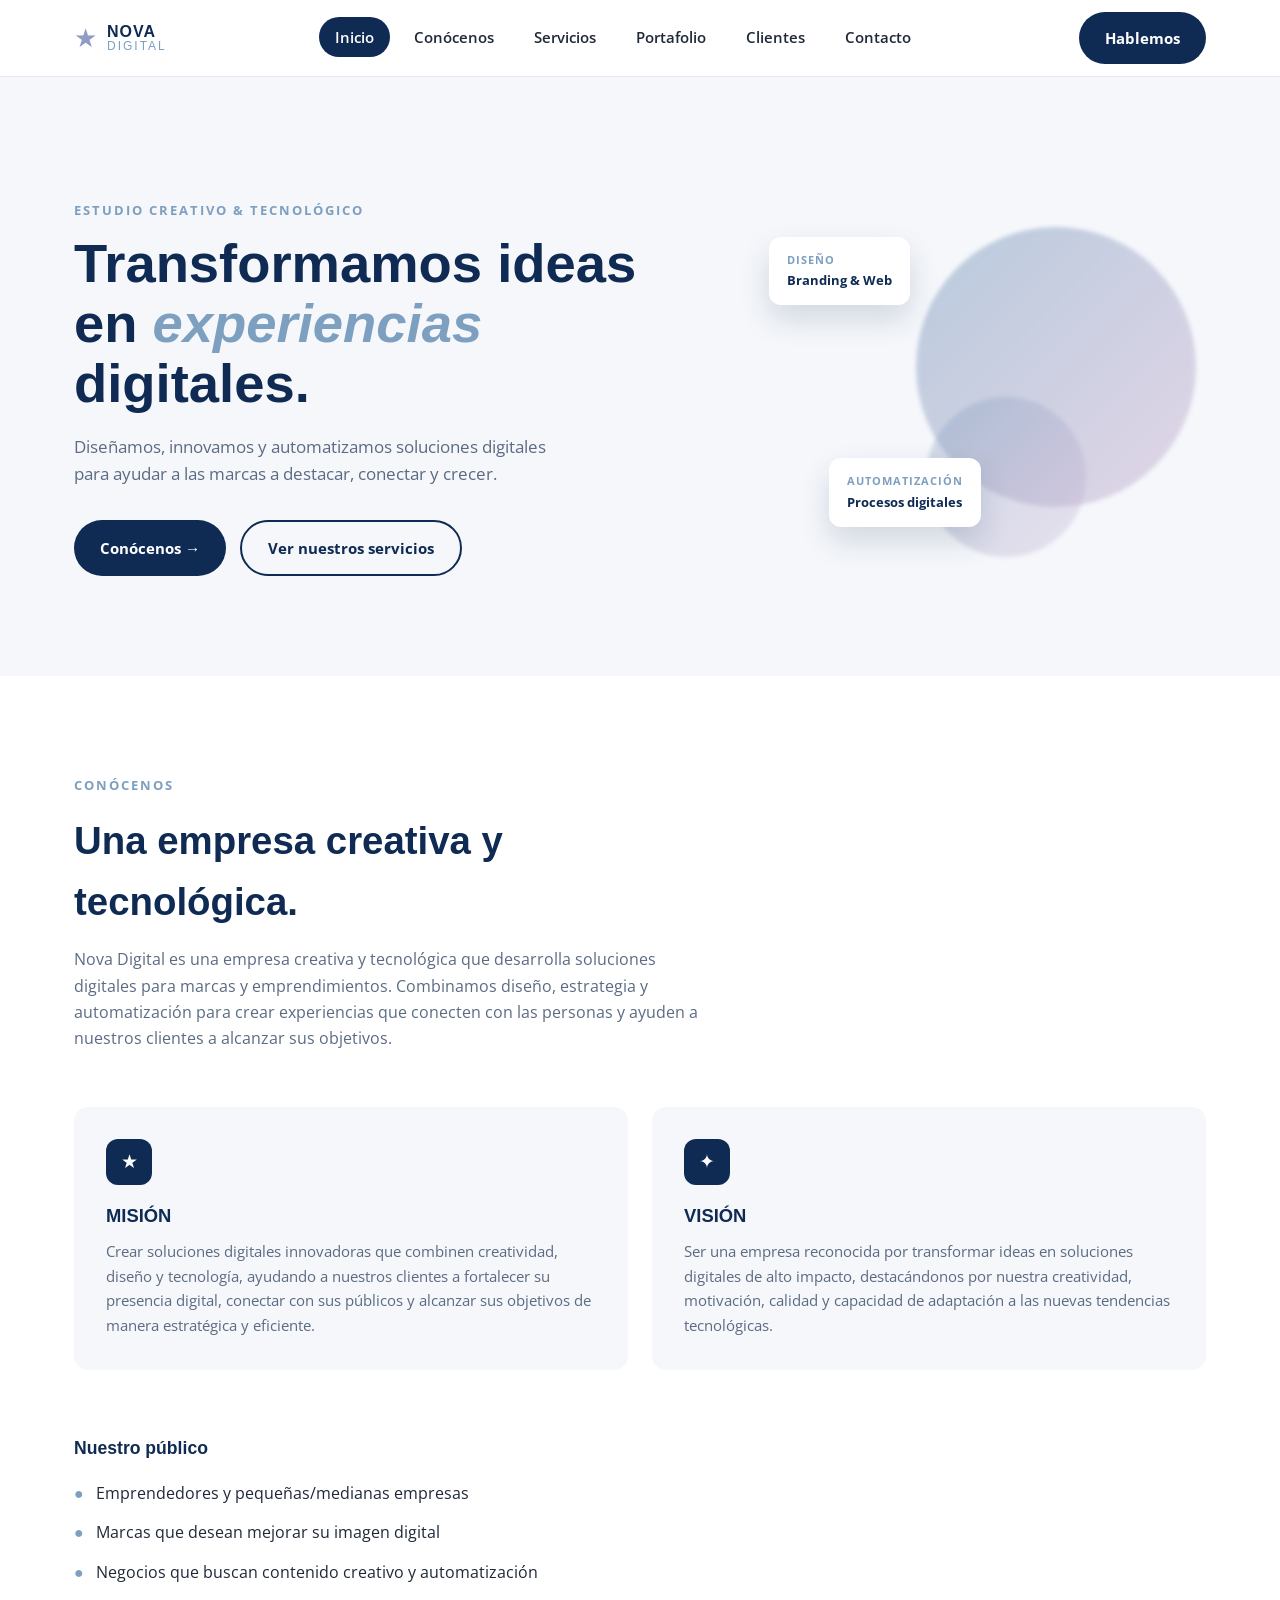
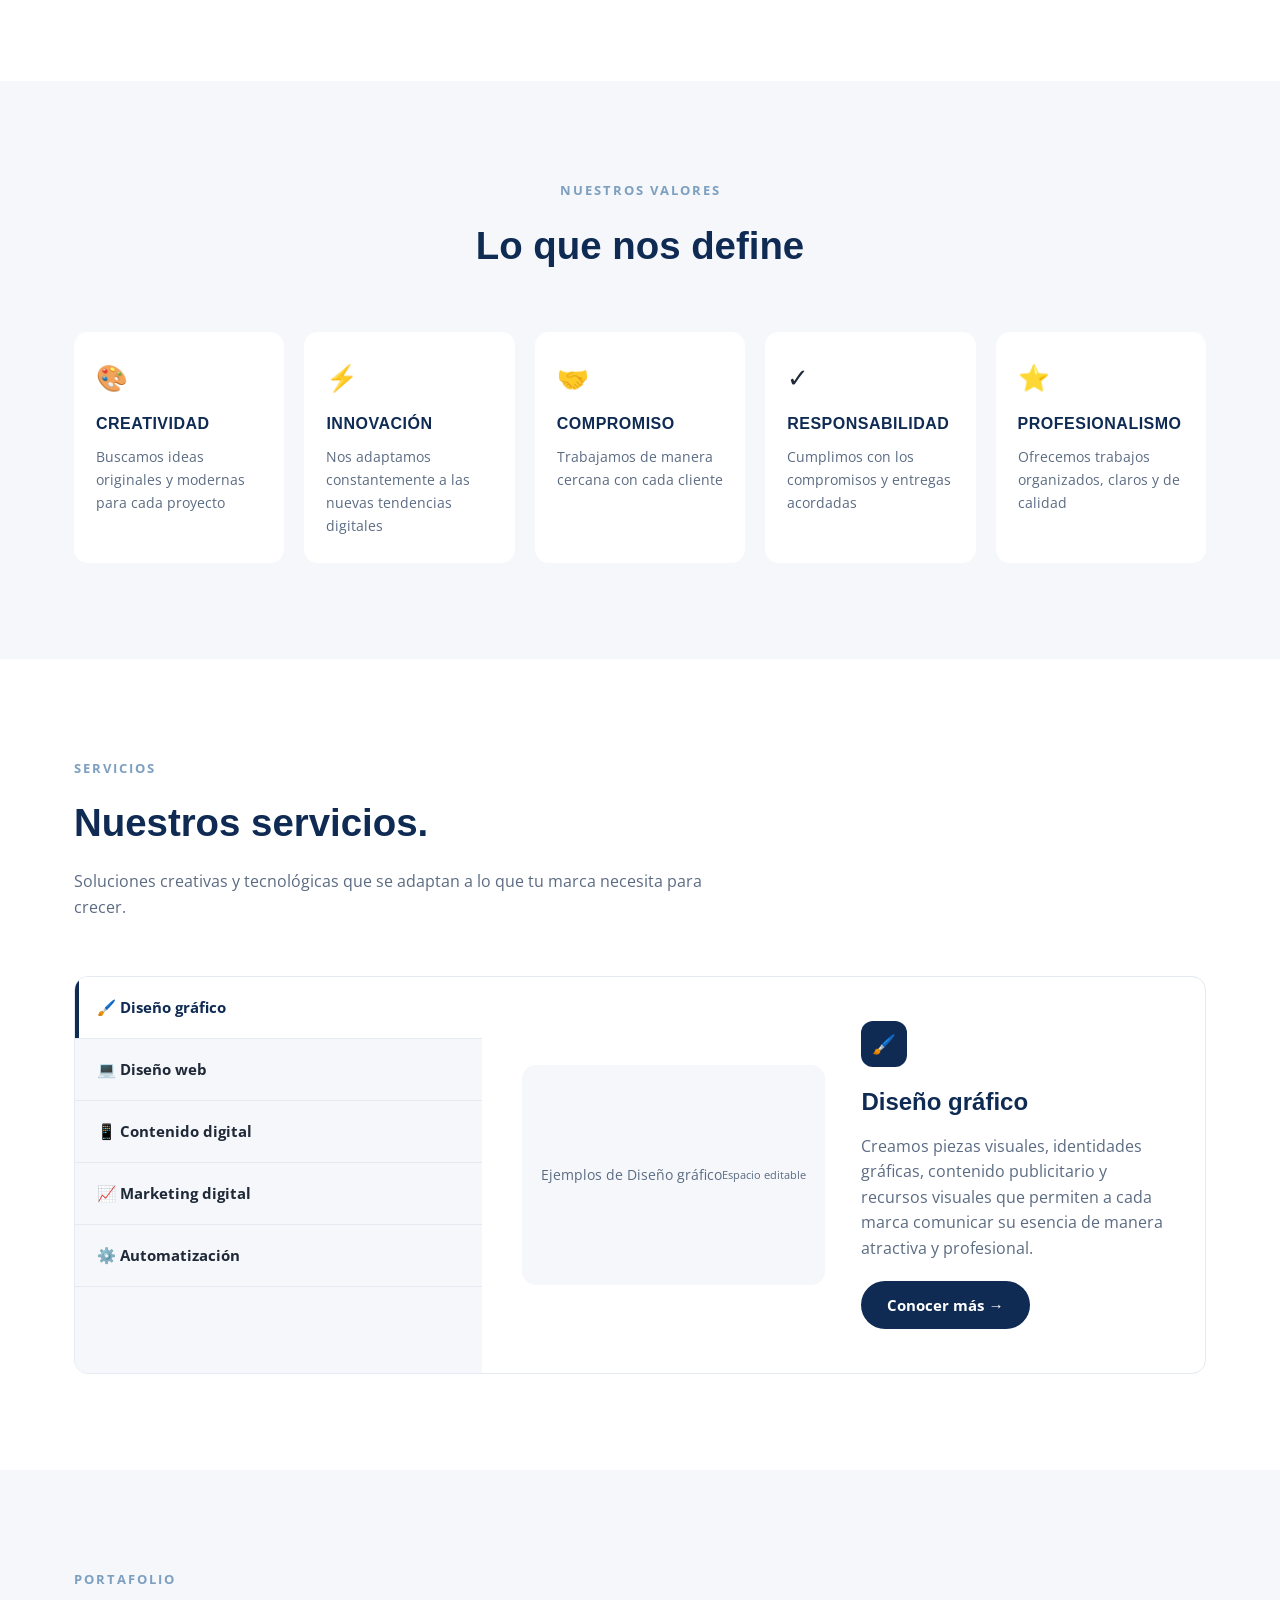
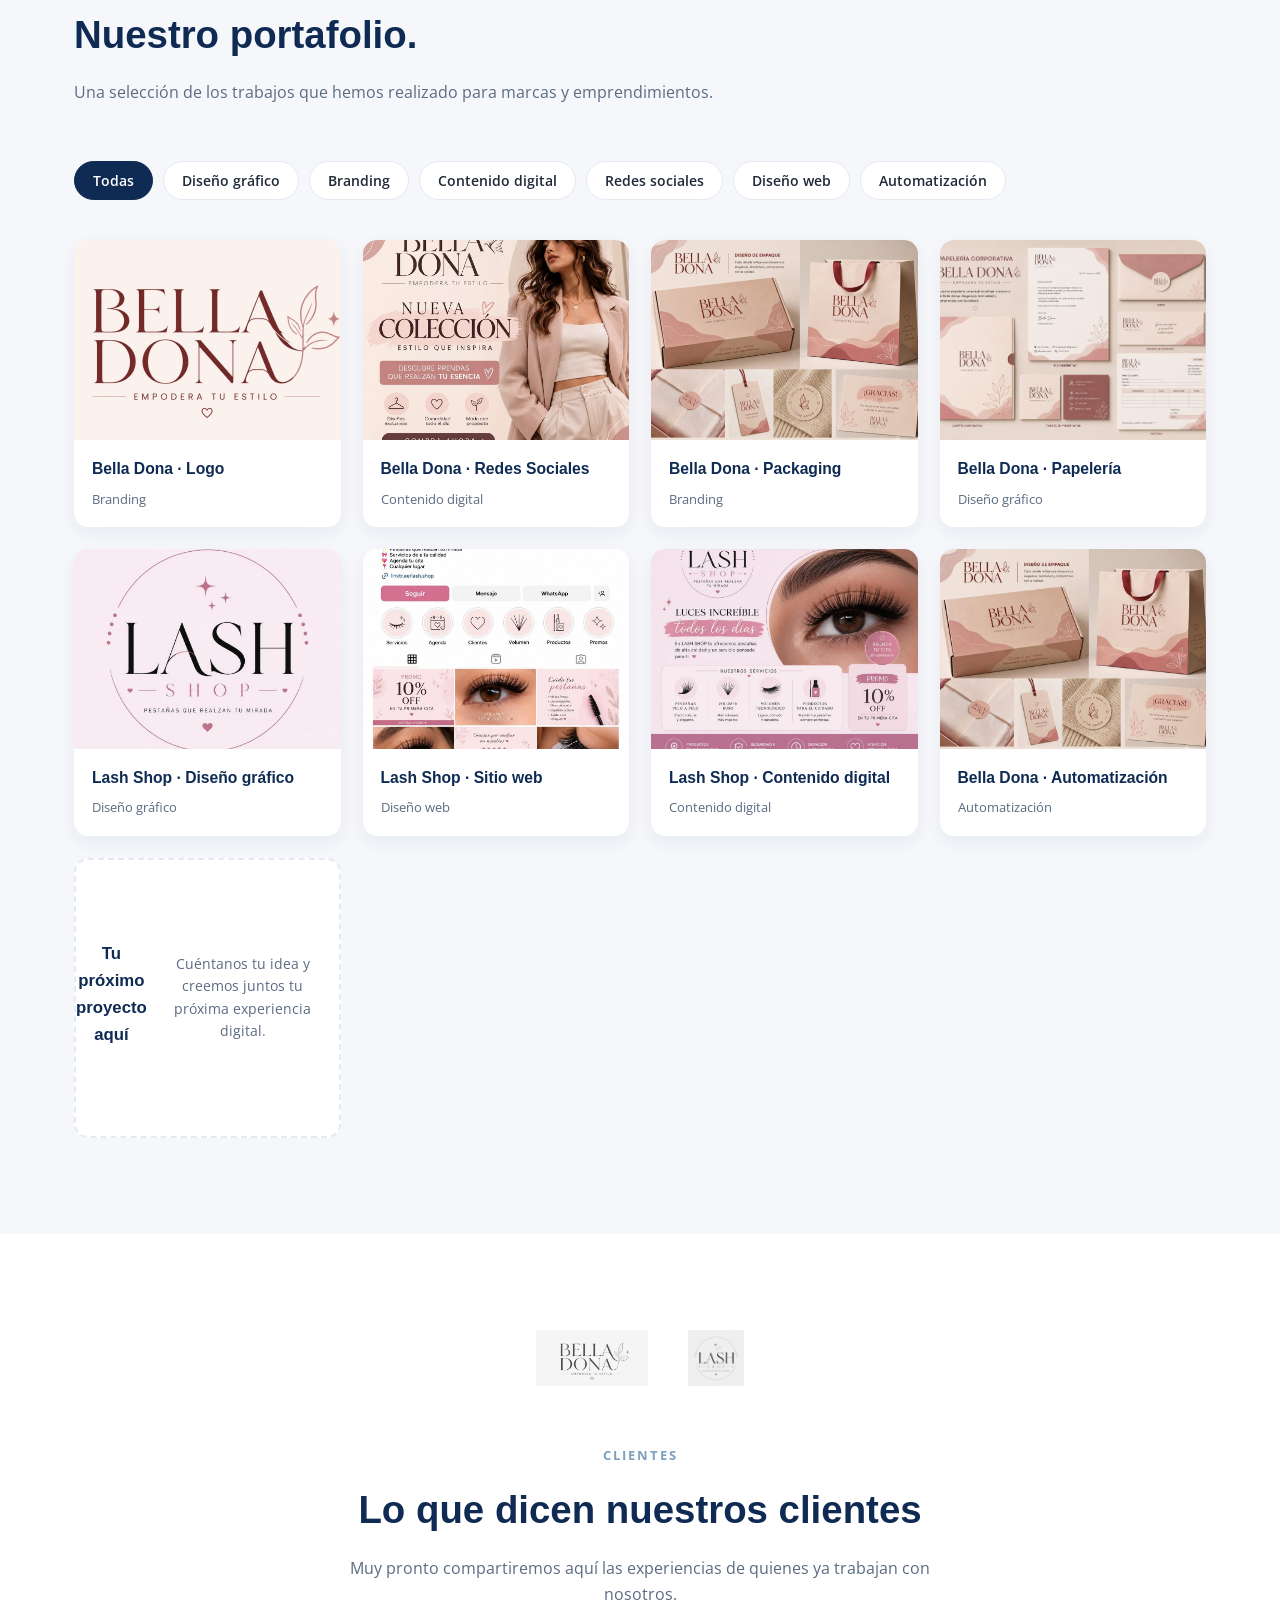
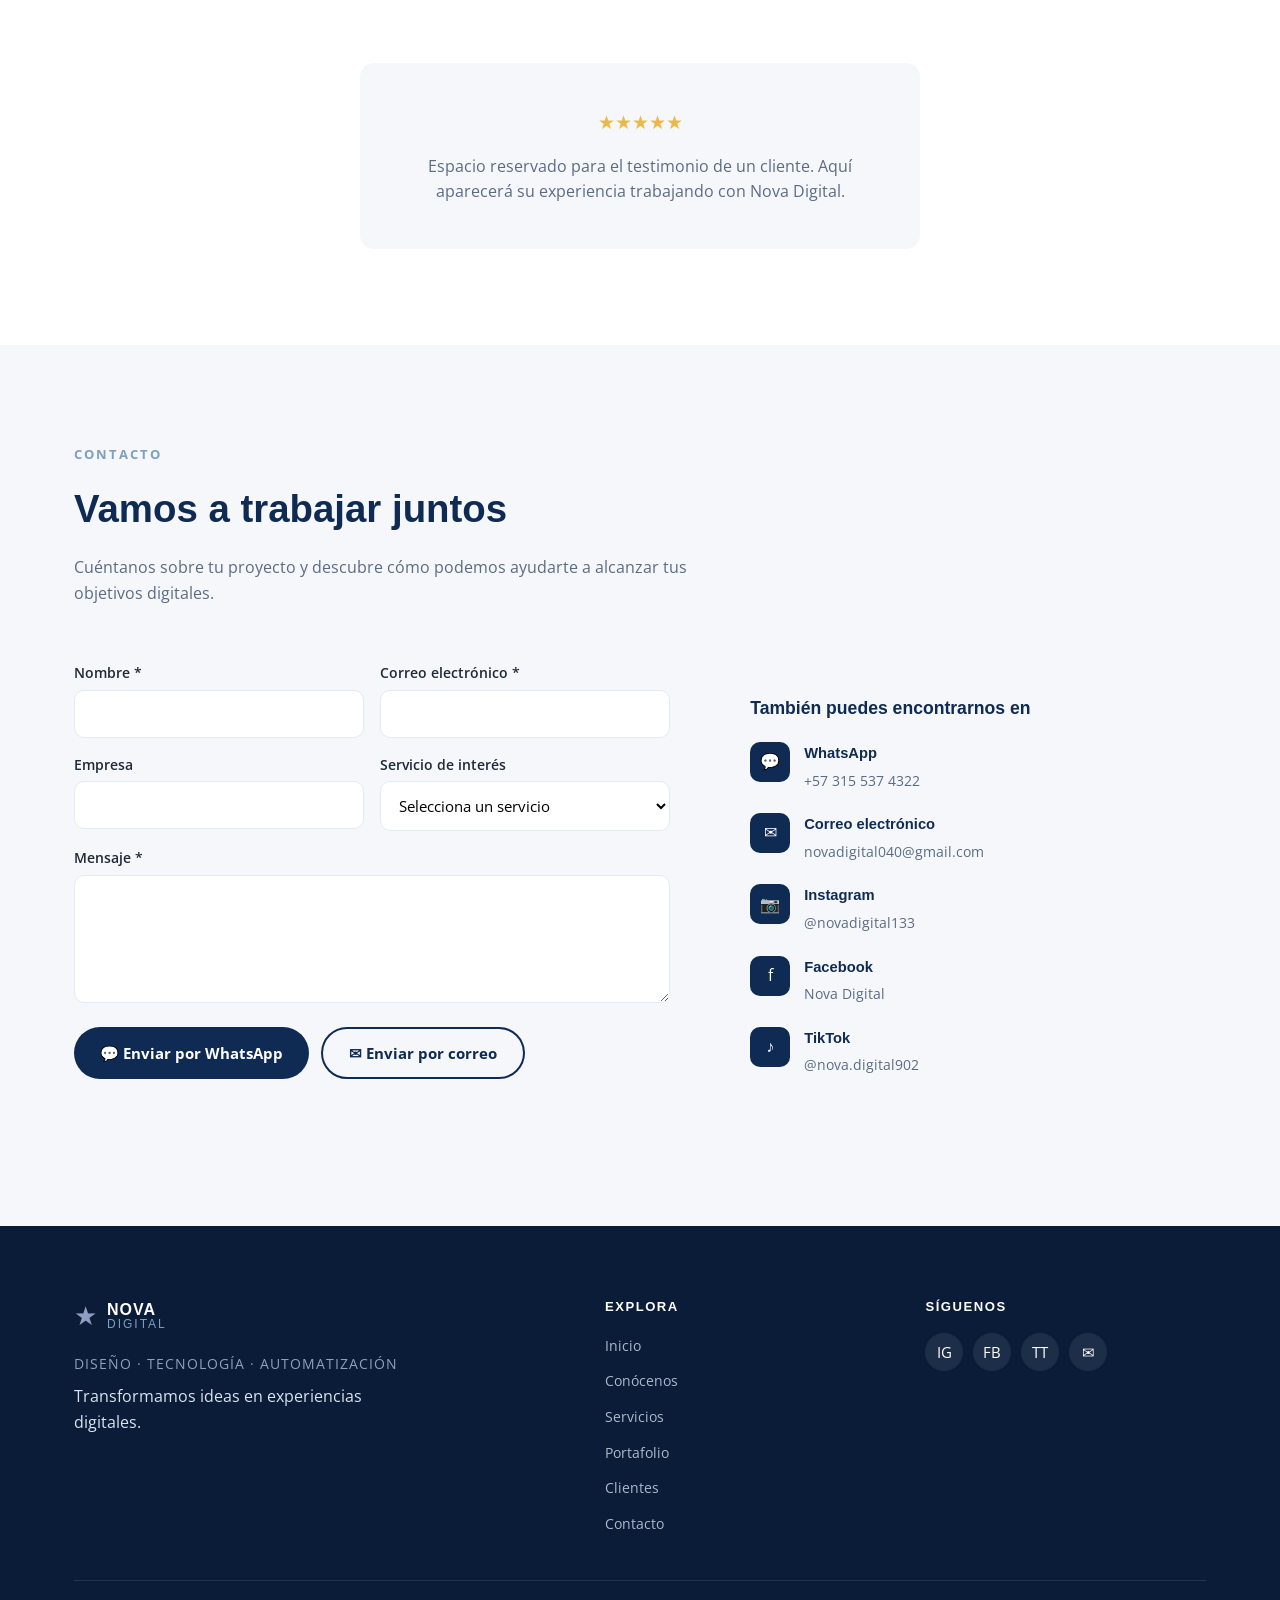
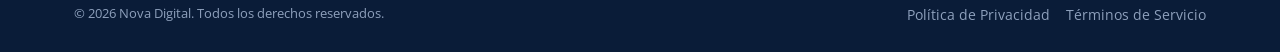
==== commit a67c8fc6: "Update index.html" ====
--- a/index.html
+++ b/index.html
@@ -10,13 +10,15 @@
 <link href="https://fonts.googleapis.com/css2?family=Garet:wght@400;700&family=Open+Sans:wght@400;600;700&display=swap" rel="stylesheet">
 <style>
 :root{
-  --navy:#10284d;
+  --navy:#0f2b53;
   --navy-deep:#0a1c38;
   --ink:#1f2937;
   --muted:#5b6b82;
   --line:#e4e9f2;
   --sky:#7d9fc0;
   --lav:#ceb5d4;
+  --star-1:#a09ec5;
+  --star-2:#7f9bc3;
   --bg-soft:#f5f7fb;
   --white:#ffffff;
   --radius:14px;
@@ -41,7 +43,7 @@
 .navbar{position:sticky;top:0;z-index:500;background:rgba(255,255,255,.92);backdrop-filter:blur(6px);border-bottom:1px solid var(--line);}
 .navbar .container{display:flex;align-items:center;justify-content:space-between;height:76px;}
 .logo{display:flex;align-items:center;gap:10px;}
-.logo-icon{color:var(--navy);font-size:1.6rem;}
+.logo-icon{font-size:1.6rem;background:linear-gradient(135deg,var(--star-1),var(--star-2));-webkit-background-clip:text;background-clip:text;color:transparent;}
 .logo-nova{font-family:'Garet',sans-serif;font-weight:700;color:var(--navy);line-height:1;letter-spacing:1px;font-size:1rem;}
 .logo-digital{font-family:'Garet',sans-serif;font-weight:400;color:var(--sky);line-height:1;letter-spacing:2px;font-size:.75rem;}
 .nav-links{list-style:none;display:flex;gap:8px;margin:0;padding:0;}
@@ -65,9 +67,17 @@
 .hero-desc{margin-top:20px;max-width:480px;color:var(--muted);font-size:1.05rem;}
 .hero-actions{margin-top:32px;display:flex;gap:14px;flex-wrap:wrap;}
 .hero-visual{position:relative;height:340px;}
-.hero-blob{position:absolute;border-radius:50%;background:linear-gradient(135deg,var(--sky),var(--lav));opacity:.5;filter:blur(2px);}
-.hero-blob.b1{width:280px;height:280px;top:10px;right:10px;}
-.hero-blob.b2{width:160px;height:160px;bottom:0;right:120px;opacity:.35;}
+.hero-blob{position:absolute;border-radius:50%;background:linear-gradient(135deg,var(--sky),var(--lav));opacity:.5;filter:blur(2px);animation:blobFloat 9s ease-in-out infinite;}
+.hero-blob.b1{width:280px;height:280px;top:10px;right:10px;animation-duration:11s;}
+.hero-blob.b2{width:160px;height:160px;bottom:0;right:120px;opacity:.35;animation-duration:8s;animation-direction:alternate-reverse;}
+@keyframes blobFloat{
+  0%{transform:translate(0,0) scale(1);}
+  50%{transform:translate(-18px,22px) scale(1.06);}
+  100%{transform:translate(0,0) scale(1);}
+}
+@media (prefers-reduced-motion: reduce){
+  .hero-blob{animation:none;}
+}
 .float-card{position:absolute;background:#fff;border-radius:12px;padding:14px 18px;box-shadow:0 14px 30px rgba(16,40,77,.15);font-size:.82rem;}
 .float-card .fc-label{color:var(--sky);font-weight:700;letter-spacing:1px;font-size:.7rem;display:block;margin-bottom:2px;}
 .float-card .fc-value{color:var(--navy);font-weight:700;}
@@ -524,7 +534,7 @@
     <div class="footer-top">
       <div>
         <div class="footer-logo">
-          <span class="logo-icon" style="color:#fff;">★</span>
+          <span class="logo-icon">★</span>
           <div><div class="logo-nova">NOVA</div><div class="logo-digital">DIGITAL</div></div>
         </div>
         <p class="footer-tag">DISEÑO · TECNOLOGÍA · AUTOMATIZACIÓN</p>
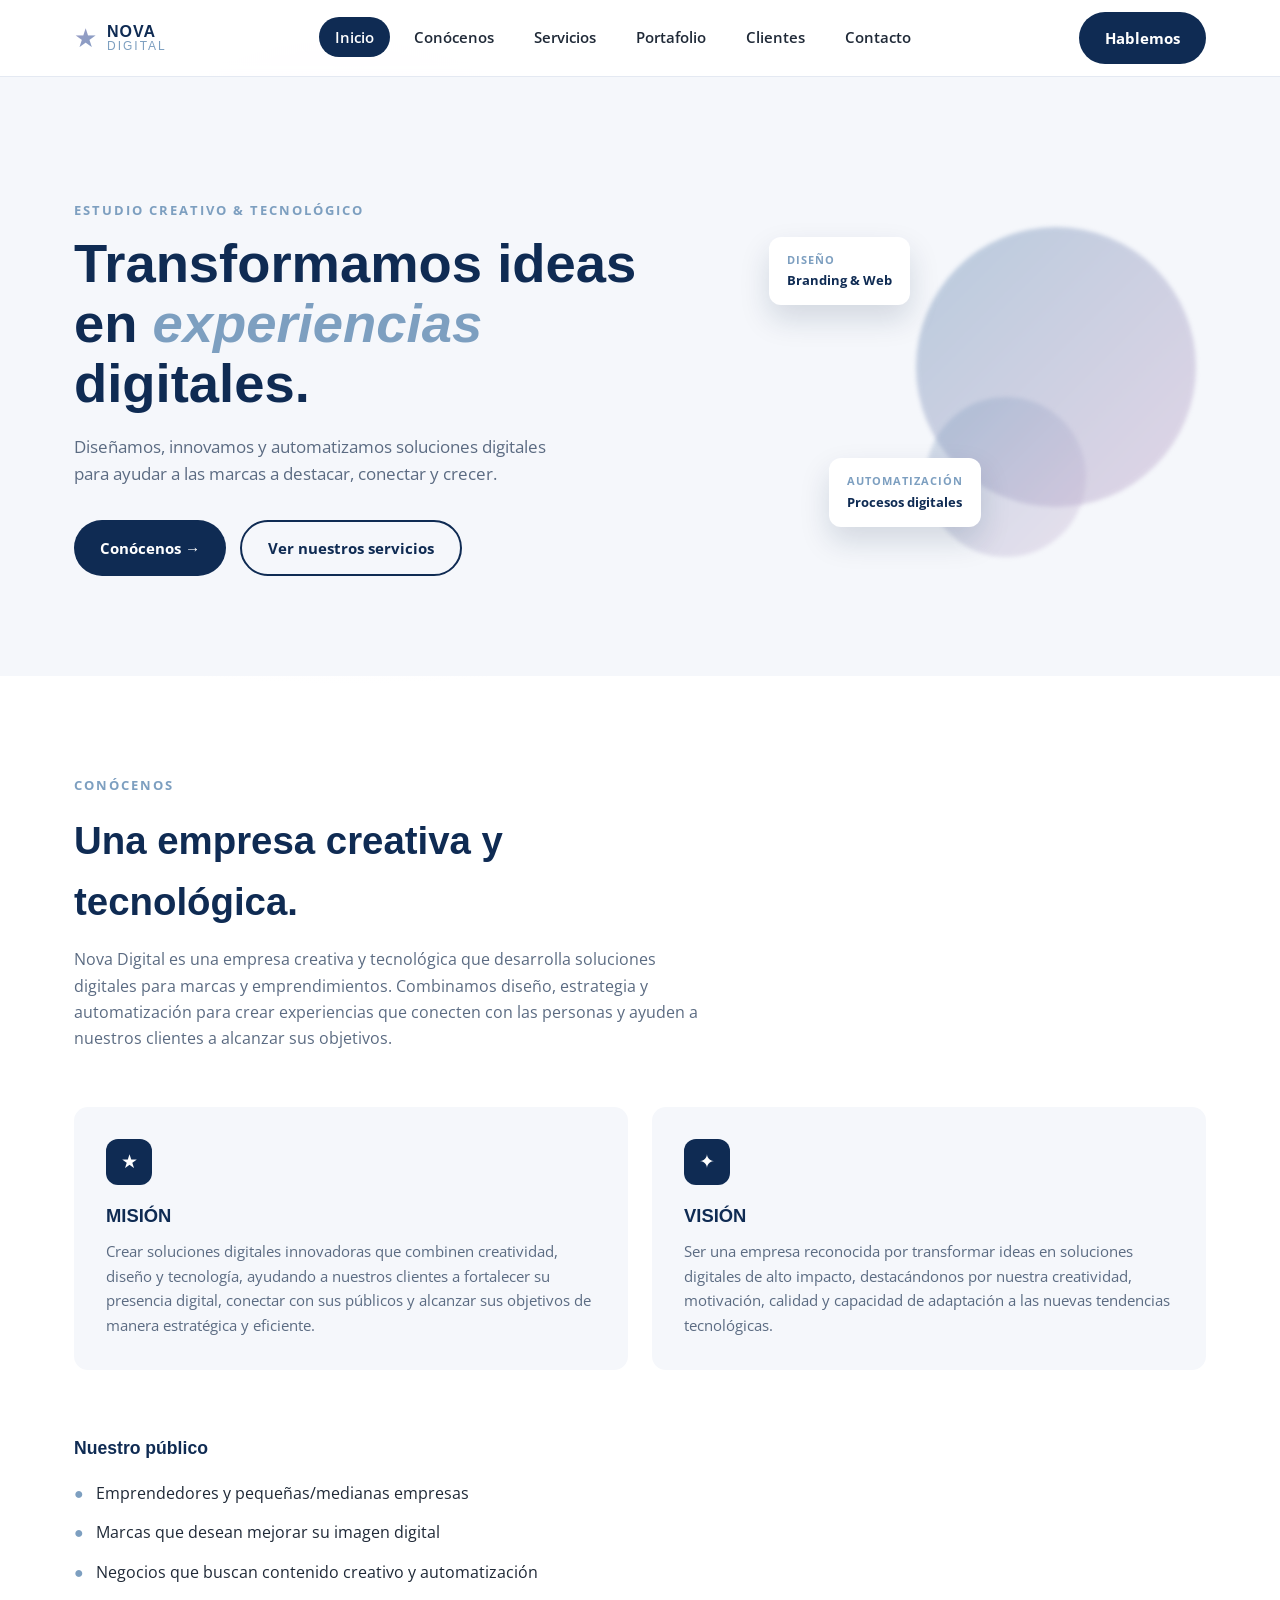
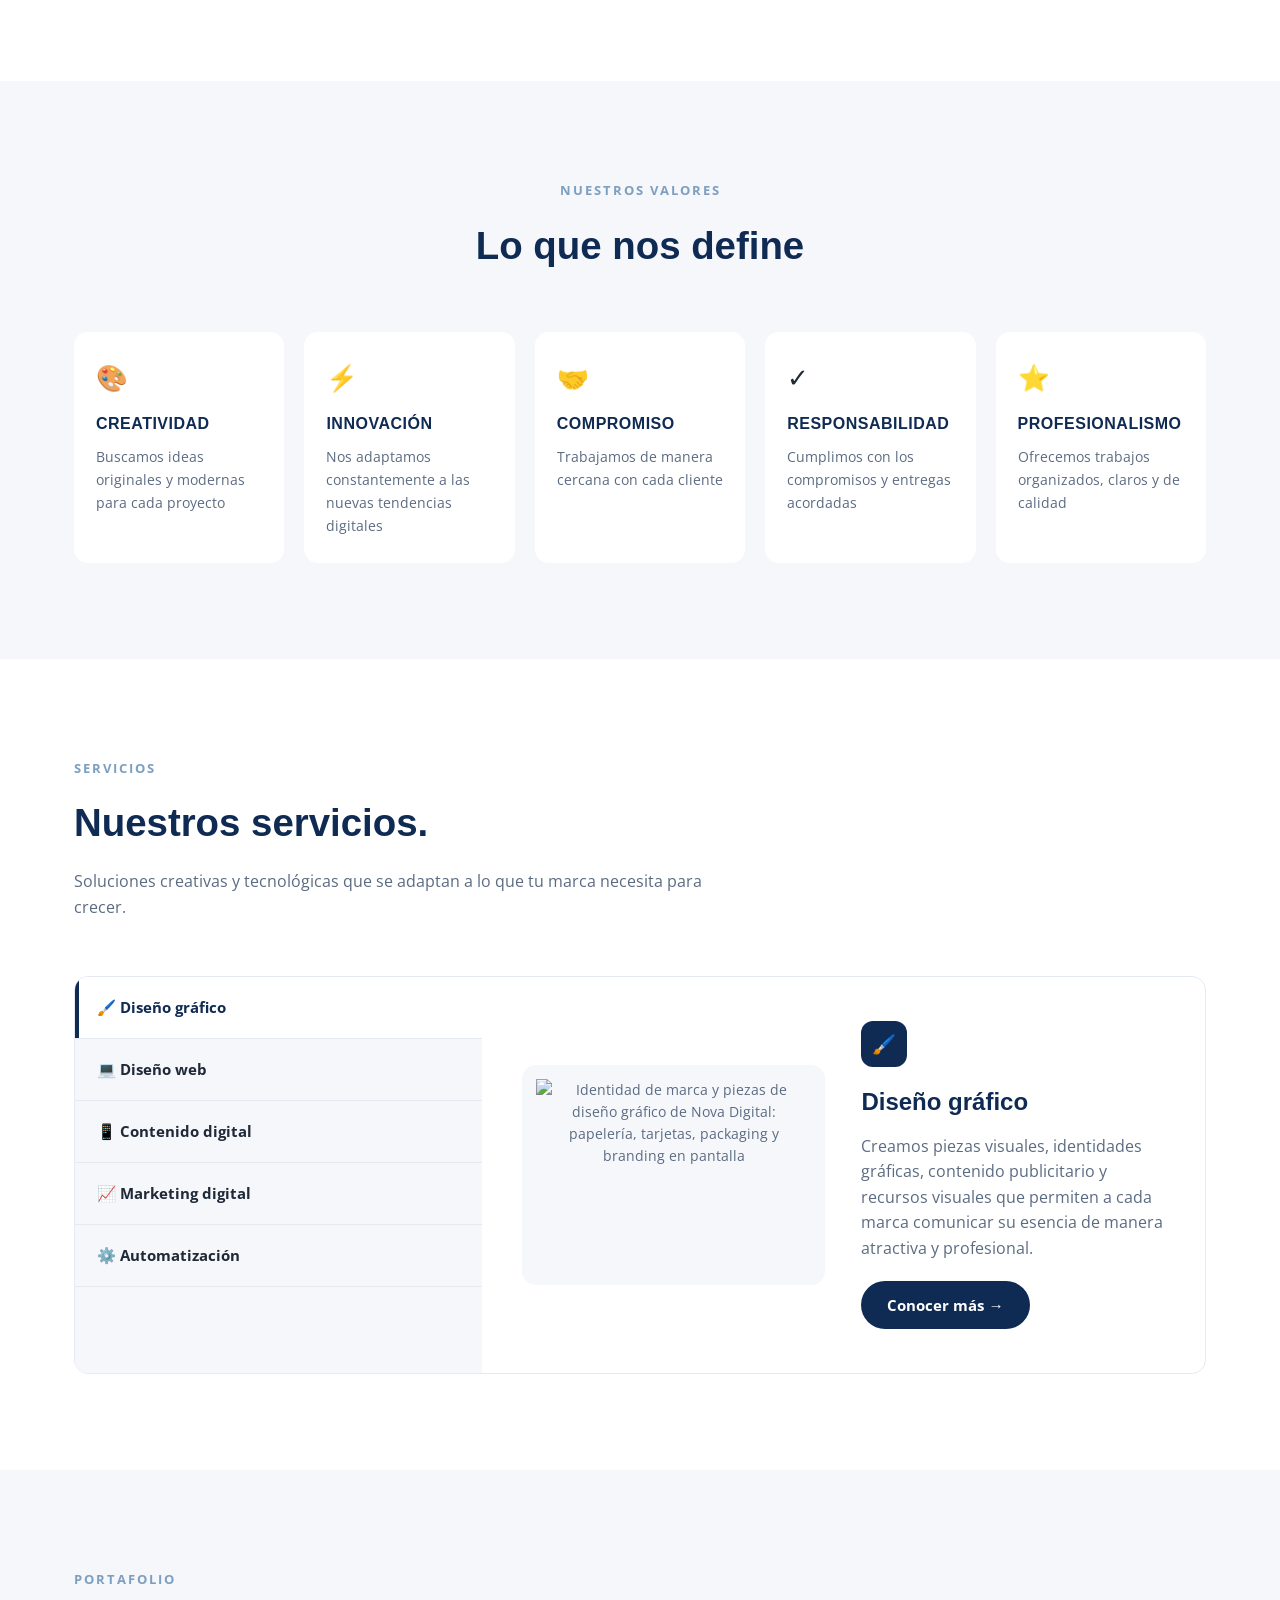
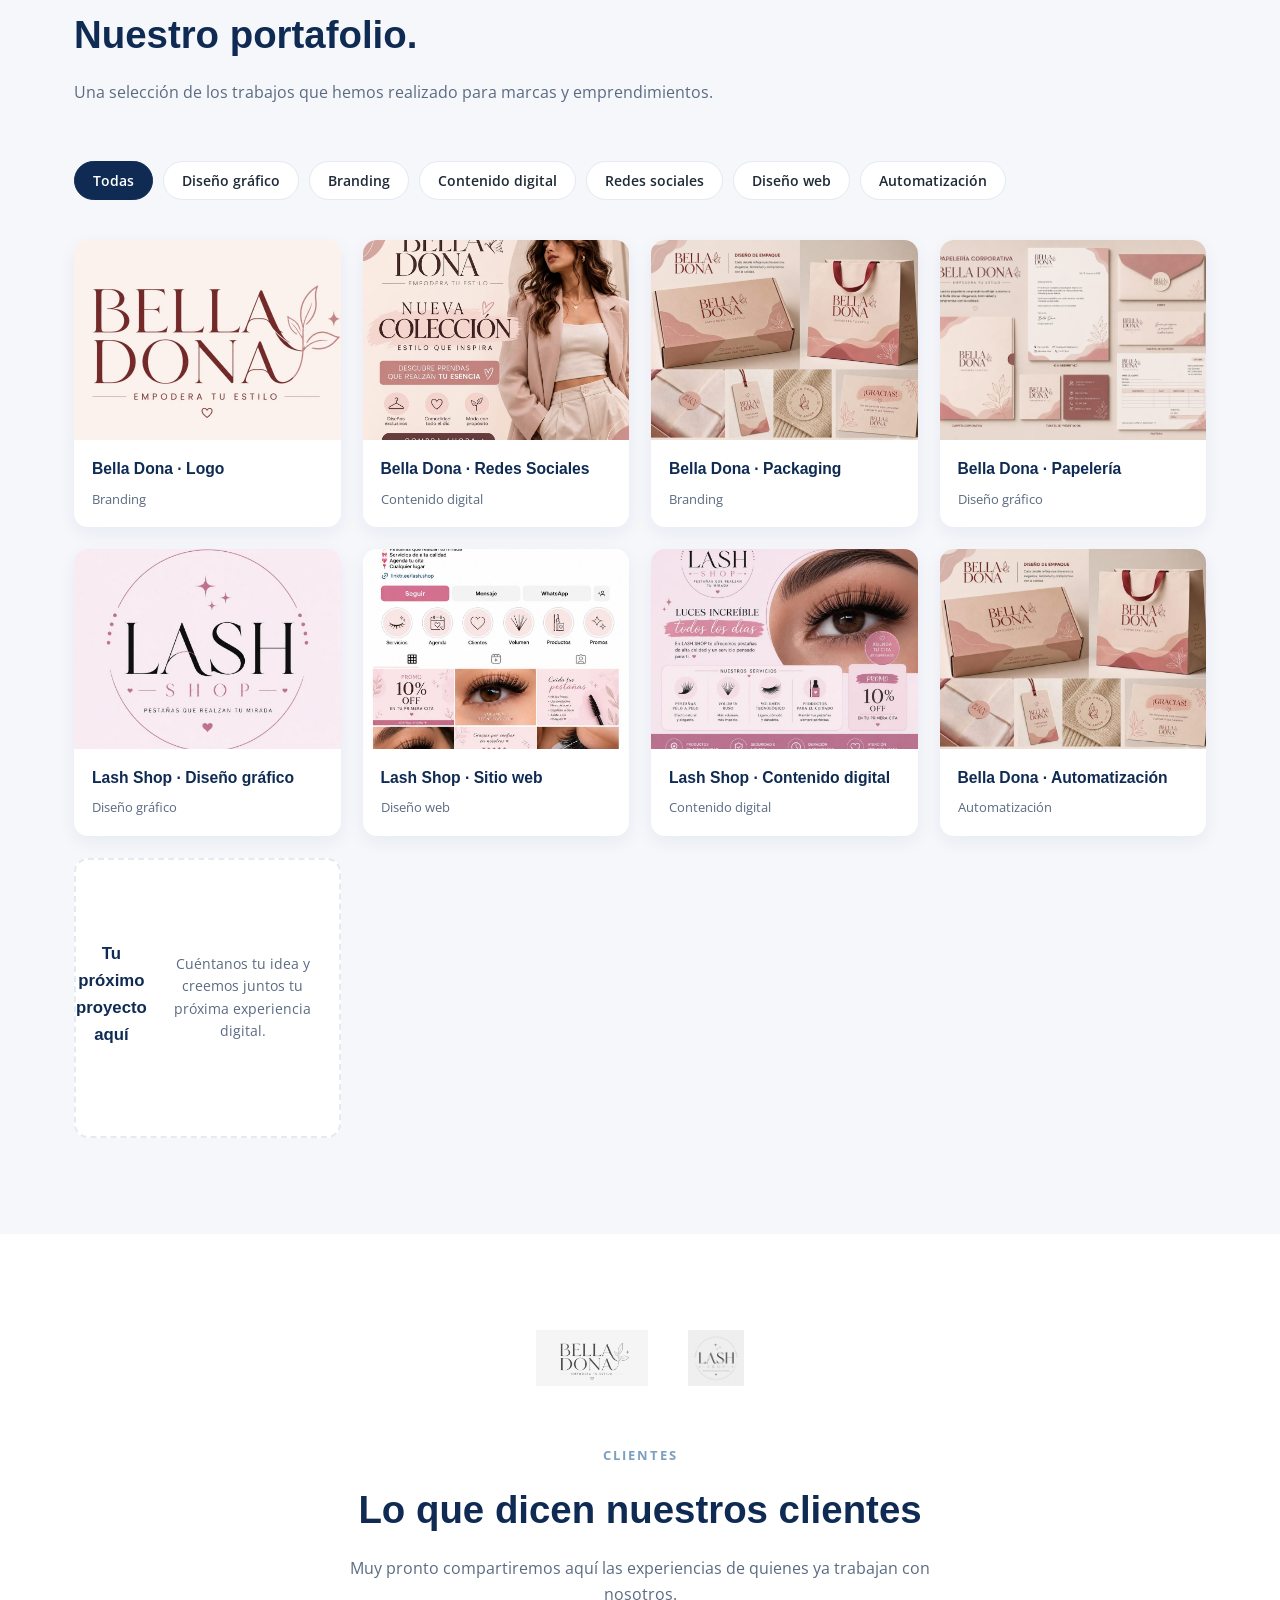
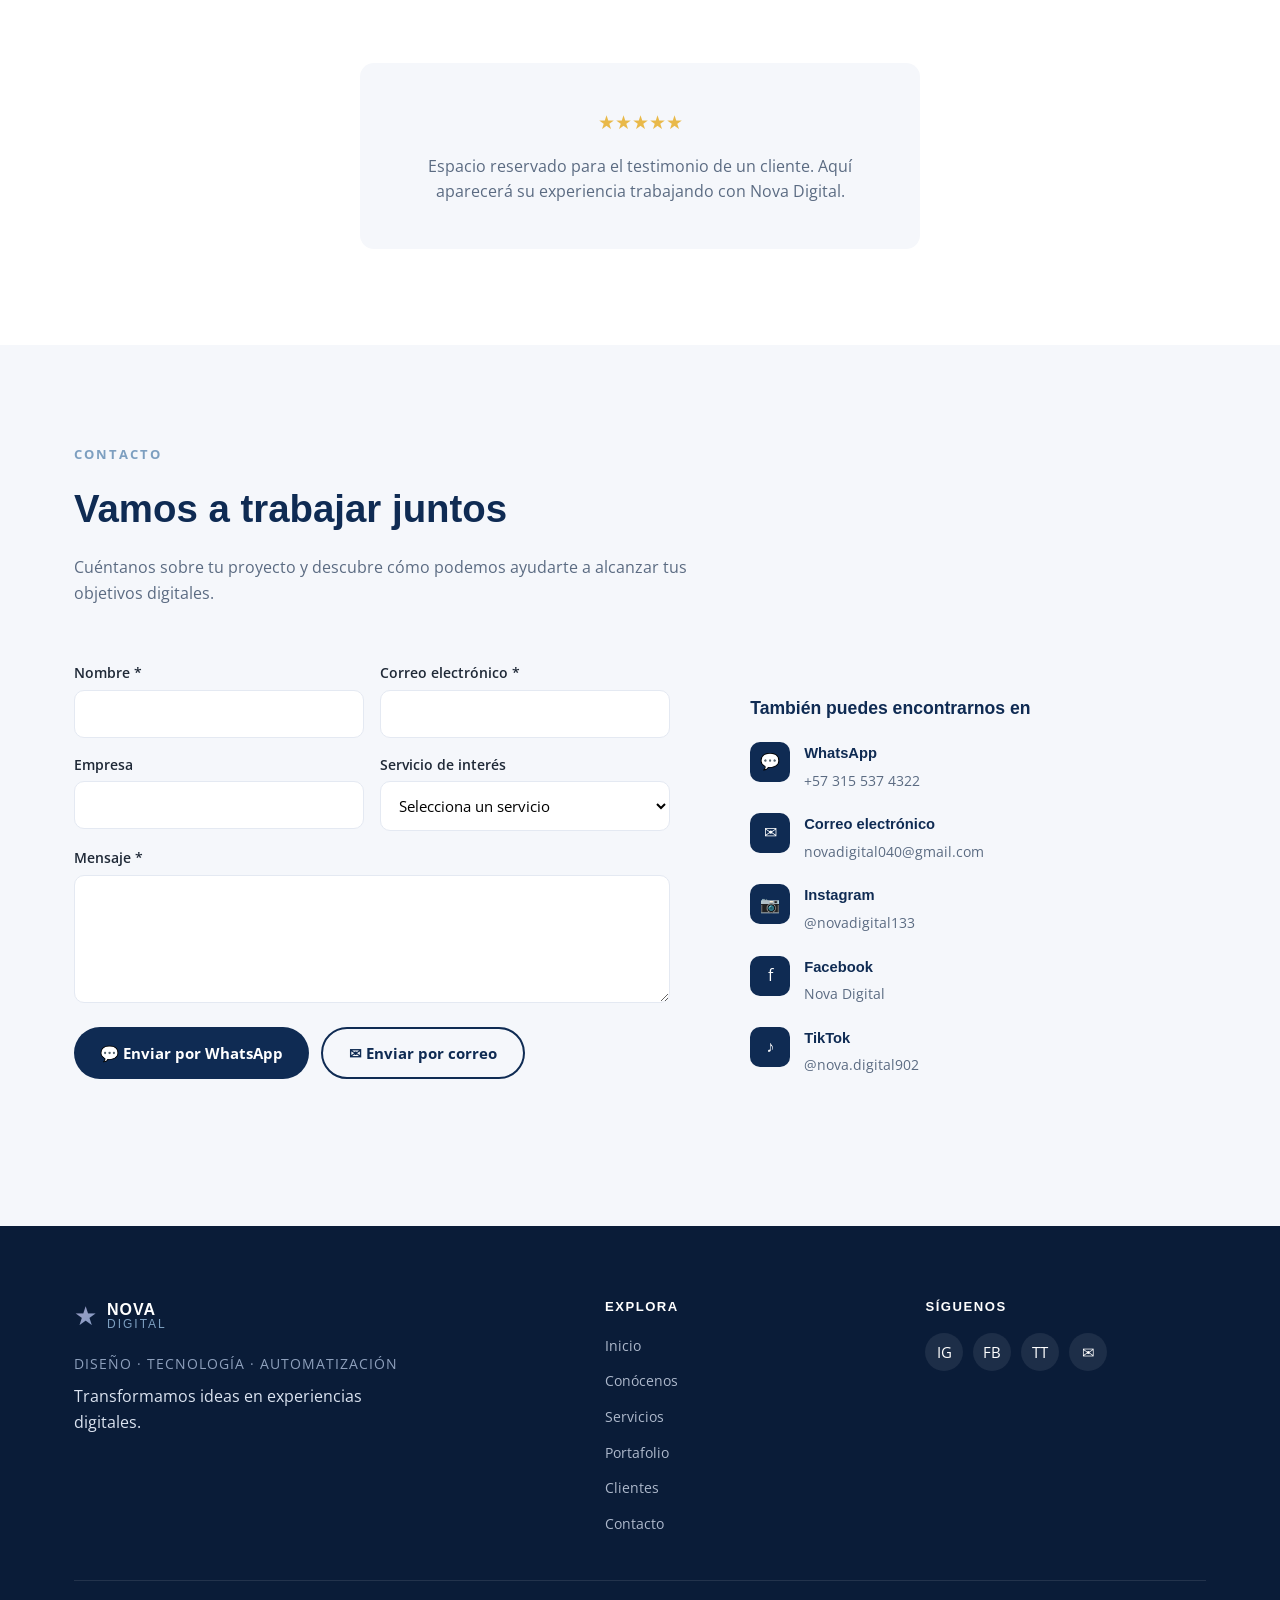
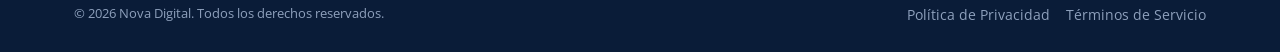
==== commit a4ead801: "Update index.html" ====
--- a/index.html
+++ b/index.html
@@ -25,7 +25,8 @@
   --maxw:1180px;
 }
 *{box-sizing:border-box;}
-body{margin:0;font-family:'Open Sans',sans-serif;color:var(--ink);background:var(--white);line-height:1.6;}
+html{background:#ffffff;}
+body{margin:0;font-family:'Open Sans',sans-serif;color:var(--ink);background:transparent;line-height:1.6;}
 h1,h2,h3,h4{font-family:'Garet',sans-serif;color:var(--navy);margin:0;}
 p{margin:0;}
 a{color:inherit;}
@@ -117,7 +118,9 @@
 .servicios-tabs button.active{background:#fff;color:var(--navy);box-shadow:inset 4px 0 0 var(--navy);}
 .servicio-panel{display:none;padding:44px 40px;grid-template-columns:1fr 1fr;gap:36px;align-items:center;}
 .servicio-panel.active{display:grid;}
-.servicio-visual{background:var(--bg-soft);border-radius:var(--radius);height:220px;display:flex;align-items:center;justify-content:center;text-align:center;color:var(--muted);font-size:.85rem;padding:14px;}
+.servicio-visual{background:var(--bg-soft);border-radius:var(--radius);height:220px;display:flex;align-items:center;justify-content:center;text-align:center;color:var(--muted);font-size:.85rem;padding:14px;overflow:hidden;position:relative;}
+.servicio-visual img{width:100%;height:100%;object-fit:cover;display:block;transition:transform .5s ease;}
+.servicio-panel:hover .servicio-visual img{transform:scale(1.05);}
 .servicio-icon{width:46px;height:46px;border-radius:12px;background:var(--navy);color:#fff;display:flex;align-items:center;justify-content:center;font-size:1.2rem;margin-bottom:16px;}
 .servicio-panel h3{font-size:1.5rem;margin-bottom:12px;}
 .servicio-panel p{color:var(--muted);margin-bottom:20px;}
@@ -129,12 +132,14 @@
 /* PORTAFOLIO */
 .portafolio{background:var(--bg-soft);}
 .filter-bar{display:flex;flex-wrap:wrap;gap:10px;margin-bottom:40px;}
-.filter-btn{padding:9px 18px;border-radius:999px;border:1px solid var(--line);background:#fff;font-family:'Open Sans',sans-serif;font-weight:600;font-size:.85rem;cursor:pointer;color:var(--ink);}
+.filter-btn{padding:9px 18px;border-radius:999px;border:1px solid var(--line);background:#fff;font-family:'Open Sans',sans-serif;font-weight:600;font-size:.85rem;cursor:pointer;color:var(--ink);transition:transform .15s ease;}
 .filter-btn.active{background:var(--navy);color:#fff;border-color:var(--navy);}
+.filter-btn:hover{transform:translateY(-1px);}
 .portafolio-grid{display:grid;grid-template-columns:repeat(auto-fit,minmax(240px,1fr));gap:22px;}
-.p-card{background:#fff;border-radius:var(--radius);overflow:hidden;box-shadow:0 6px 18px rgba(16,40,77,.06);cursor:pointer;transition:transform .2s ease;}
-.p-card:hover{transform:translateY(-4px);}
-.p-card img,.p-card .ph{width:100%;height:200px;object-fit:cover;background:linear-gradient(135deg,var(--sky),var(--lav));}
+.p-card{background:#fff;border-radius:var(--radius);overflow:hidden;box-shadow:0 6px 18px rgba(16,40,77,.06);cursor:pointer;transition:transform .35s cubic-bezier(.2,.7,.2,1),box-shadow .35s ease;}
+.p-card:hover{transform:translateY(-6px);box-shadow:0 22px 40px rgba(16,40,77,.16);}
+.p-card img,.p-card .ph{width:100%;height:200px;object-fit:cover;background:linear-gradient(135deg,var(--sky),var(--lav));transition:transform .5s ease;}
+.p-card:hover img{transform:scale(1.06);}
 .p-card .ph{display:flex;align-items:center;justify-content:center;color:#fff;font-weight:700;text-align:center;padding:10px;}
 .p-card .p-caption{padding:16px 18px;}
 .p-card .p-caption h4{font-size:.98rem;margin-bottom:4px;}
@@ -155,7 +160,8 @@
 .contacto-layout{display:grid;grid-template-columns:1.1fr .9fr;gap:48px;}
 .form-group{margin-bottom:16px;}
 .form-group label{display:block;font-size:.85rem;font-weight:600;margin-bottom:6px;color:var(--ink);}
-.form-group input,.form-group select,.form-group textarea{width:100%;padding:13px 14px;border:1px solid var(--line);border-radius:10px;font-family:'Open Sans',sans-serif;font-size:.95rem;background:#fff;}
+.form-group input,.form-group select,.form-group textarea{width:100%;padding:13px 14px;border:1px solid var(--line);border-radius:10px;font-family:'Open Sans',sans-serif;font-size:.95rem;background:#fff;transition:border-color .2s ease,box-shadow .2s ease;}
+.form-group input:focus,.form-group select:focus,.form-group textarea:focus{outline:none;border-color:var(--sky);box-shadow:0 0 0 4px rgba(125,159,192,.18);}
 .form-row{display:grid;grid-template-columns:1fr 1fr;gap:16px;}
 .form-actions{display:flex;gap:12px;flex-wrap:wrap;margin-top:8px;}
 .form-feedback{margin-top:14px;padding:12px 16px;border-radius:8px;background:#eaf6ec;color:#256029;font-size:.92rem;display:none;}
@@ -180,8 +186,8 @@
 .footer a{color:#aeb9cc;text-decoration:none;font-size:.9rem;}
 .footer a:hover{color:#fff;}
 .footer-socials{display:flex;gap:10px;}
-.footer .social-icon{width:38px;height:38px;border-radius:50%;background:rgba(255,255,255,.08);display:flex;align-items:center;justify-content:center;color:#fff;text-decoration:none;font-size:.95rem;}
-.footer .social-icon:hover{background:var(--sky);}
+.footer .social-icon{width:38px;height:38px;border-radius:50%;background:rgba(255,255,255,.08);display:flex;align-items:center;justify-content:center;color:#fff;text-decoration:none;font-size:.95rem;transition:background .2s ease,transform .2s ease;}
+.footer .social-icon:hover{background:var(--sky);transform:translateY(-2px);}
 .footer-bottom{display:flex;justify-content:space-between;flex-wrap:wrap;gap:10px;padding-top:22px;font-size:.82rem;color:#8ea0bc;}
 .footer-bottom a{color:#8ea0bc;margin-left:16px;text-decoration:none;}
 @media (max-width:800px){.footer-top{grid-template-columns:1fr;}}
@@ -197,9 +203,83 @@
 .modal-grid img{width:100%;height:260px;object-fit:cover;border-radius:10px;background:var(--bg-soft);}
 .modal-caption{text-align:center;font-weight:700;color:var(--navy);margin-top:8px;font-size:.85rem;}
 @media (max-width:640px){.modal-grid{grid-template-columns:1fr;}.conocenos-grid,.contacto-layout,.form-row{grid-template-columns:1fr;}}
+
+/* ===================================================================
+   FONDO DINÁMICO ANIMADO — Logo Nova ★
+   Capa fija de estrellas + aurora sutil que actúa como fondo vivo
+   de toda la página, detrás del contenido y de las secciones con
+   color propio.
+=================================================================== */
+.star-field{
+  position:fixed;
+  inset:0;
+  z-index:-1;
+  pointer-events:none;
+  overflow:hidden;
+  background:
+    radial-gradient(60% 50% at 15% 10%, rgba(206,181,212,.20), transparent 65%),
+    radial-gradient(55% 45% at 90% 25%, rgba(125,159,192,.20), transparent 60%),
+    radial-gradient(50% 50% at 50% 100%, rgba(160,158,197,.14), transparent 65%),
+    #ffffff;
+  background-size:180% 180%, 180% 180%, 160% 160%, auto;
+  animation:auroraDrift 22s ease-in-out infinite;
+}
+@keyframes auroraDrift{
+  0%{background-position:0% 0%, 100% 0%, 50% 100%;}
+  50%{background-position:20% 30%, 70% 30%, 60% 80%;}
+  100%{background-position:0% 0%, 100% 0%, 50% 100%;}
+}
+.star-field .star{
+  position:absolute;
+  color:var(--star-1);
+  line-height:1;
+  opacity:0;
+  will-change:transform, opacity;
+  animation-name:starTwinkle, starDrift;
+  animation-timing-function:ease-in-out, linear;
+  animation-iteration-count:infinite, infinite;
+}
+.star-field .star:nth-child(3n){color:var(--star-2);}
+.star-field .star:nth-child(5n){color:var(--lav);}
+@keyframes starTwinkle{
+  0%,100%{opacity:0;}
+  50%{opacity:var(--star-peak, .6);}
+}
+@keyframes starDrift{
+  0%{transform:translateY(0) rotate(0deg);}
+  100%{transform:translateY(-26px) rotate(20deg);}
+}
+@media (prefers-reduced-motion: reduce){
+  .star-field{animation:none;}
+  .star-field .star{animation:none;opacity:.22;}
+}
+
+/* Revelado suave al hacer scroll — un único patrón de animación
+   aplicado de forma consistente en toda la página */
+.reveal{opacity:0;transform:translateY(22px);transition:opacity .7s ease,transform .7s cubic-bezier(.2,.7,.2,1);}
+.reveal.is-visible{opacity:1;transform:translateY(0);}
+@media (prefers-reduced-motion: reduce){
+  .reveal{opacity:1;transform:none;transition:none;}
+}
+
+/* Brillo premium al pasar el cursor sobre el botón principal */
+.btn-primary{position:relative;overflow:hidden;}
+.btn-primary::after{
+  content:"";
+  position:absolute;
+  top:0;left:-60%;
+  width:40%;height:100%;
+  background:linear-gradient(115deg,transparent,rgba(255,255,255,.35),transparent);
+  transform:skewX(-20deg);
+  transition:left .6s ease;
+}
+.btn-primary:hover::after{left:130%;}
 </style>
 </head>
 <body>
+
+<!-- FONDO DINÁMICO ANIMADO: estrellas ★ del logo Nova, decorativo -->
+<div class="star-field" id="starField" aria-hidden="true"></div>
 
 <!-- NAVBAR -->
 <nav class="navbar">
@@ -252,19 +332,19 @@
 <!-- CONOCENOS -->
 <section id="conocenos">
   <div class="container">
-    <div class="section-header">
+    <div class="section-header reveal">
       <span class="eyebrow">CONÓCENOS</span>
       <h2>Una empresa creativa y tecnológica.</h2>
       <p class="sub">Nova Digital es una empresa creativa y tecnológica que desarrolla soluciones digitales para marcas y emprendimientos. Combinamos diseño, estrategia y automatización para crear experiencias que conecten con las personas y ayuden a nuestros clientes a alcanzar sus objetivos.</p>
     </div>
 
     <div class="conocenos-grid">
-      <div class="mv-card">
+      <div class="mv-card reveal">
         <div class="mv-icon">★</div>
         <h3>MISIÓN</h3>
         <p>Crear soluciones digitales innovadoras que combinen creatividad, diseño y tecnología, ayudando a nuestros clientes a fortalecer su presencia digital, conectar con sus públicos y alcanzar sus objetivos de manera estratégica y eficiente.</p>
       </div>
-      <div class="mv-card">
+      <div class="mv-card reveal">
         <div class="mv-icon">✦</div>
         <h3>VISIÓN</h3>
         <p>Ser una empresa reconocida por transformar ideas en soluciones digitales de alto impacto, destacándonos por nuestra creatividad, motivación, calidad y capacidad de adaptación a las nuevas tendencias tecnológicas.</p>
@@ -285,16 +365,16 @@
 <!-- VALORES -->
 <section class="valores">
   <div class="container">
-    <div class="section-header center">
+    <div class="section-header center reveal">
       <span class="eyebrow">NUESTROS VALORES</span>
       <h2>Lo que nos define</h2>
     </div>
     <div class="valores-grid">
-      <div class="valor-card"><div class="valor-icon">🎨</div><h3>CREATIVIDAD</h3><p>Buscamos ideas originales y modernas para cada proyecto</p></div>
-      <div class="valor-card"><div class="valor-icon">⚡</div><h3>INNOVACIÓN</h3><p>Nos adaptamos constantemente a las nuevas tendencias digitales</p></div>
-      <div class="valor-card"><div class="valor-icon">🤝</div><h3>COMPROMISO</h3><p>Trabajamos de manera cercana con cada cliente</p></div>
-      <div class="valor-card"><div class="valor-icon">✓</div><h3>RESPONSABILIDAD</h3><p>Cumplimos con los compromisos y entregas acordadas</p></div>
-      <div class="valor-card"><div class="valor-icon">⭐</div><h3>PROFESIONALISMO</h3><p>Ofrecemos trabajos organizados, claros y de calidad</p></div>
+      <div class="valor-card reveal"><div class="valor-icon">🎨</div><h3>CREATIVIDAD</h3><p>Buscamos ideas originales y modernas para cada proyecto</p></div>
+      <div class="valor-card reveal"><div class="valor-icon">⚡</div><h3>INNOVACIÓN</h3><p>Nos adaptamos constantemente a las nuevas tendencias digitales</p></div>
+      <div class="valor-card reveal"><div class="valor-icon">🤝</div><h3>COMPROMISO</h3><p>Trabajamos de manera cercana con cada cliente</p></div>
+      <div class="valor-card reveal"><div class="valor-icon">✓</div><h3>RESPONSABILIDAD</h3><p>Cumplimos con los compromisos y entregas acordadas</p></div>
+      <div class="valor-card reveal"><div class="valor-icon">⭐</div><h3>PROFESIONALISMO</h3><p>Ofrecemos trabajos organizados, claros y de calidad</p></div>
     </div>
   </div>
 </section>
@@ -302,13 +382,13 @@
 <!-- SERVICIOS -->
 <section id="servicios">
   <div class="container">
-    <div class="section-header">
+    <div class="section-header reveal">
       <span class="eyebrow">SERVICIOS</span>
       <h2>Nuestros servicios.</h2>
       <p class="sub">Soluciones creativas y tecnológicas que se adaptan a lo que tu marca necesita para crecer.</p>
     </div>
 
-    <div class="servicios-layout">
+    <div class="servicios-layout reveal">
       <ul class="servicios-tabs" id="servicios-tabs">
         <li><button class="active" data-target="panel-dg">🖌️ Diseño gráfico</button></li>
         <li><button data-target="panel-dw">💻 Diseño web</button></li>
@@ -319,7 +399,9 @@
 
       <div class="servicios-panels">
         <div class="servicio-panel active" id="panel-dg">
-          <div class="servicio-visual">Ejemplos de Diseño gráfico<br><small>Espacio editable</small></div>
+          <div class="servicio-visual">
+            <img src="servicio-diseno-grafico.png" alt="Identidad de marca y piezas de diseño gráfico de Nova Digital: papelería, tarjetas, packaging y branding en pantalla">
+          </div>
           <div>
             <div class="servicio-icon">🖌️</div>
             <h3>Diseño gráfico</h3>
@@ -328,7 +410,9 @@
           </div>
         </div>
         <div class="servicio-panel" id="panel-dw">
-          <div class="servicio-visual">Ejemplos de Diseño web<br><small>Espacio editable</small></div>
+          <div class="servicio-visual">
+            <img src="servicio-diseno-web.png" alt="Mockup de sitio web de Nova Digital mostrando servicios, portafolio y tecnología en pantalla de computador">
+          </div>
           <div>
             <div class="servicio-icon">💻</div>
             <h3>Diseño web</h3>
@@ -337,7 +421,9 @@
           </div>
         </div>
         <div class="servicio-panel" id="panel-cd">
-          <div class="servicio-visual">Ejemplos de Contenido digital<br><small>Espacio editable</small></div>
+          <div class="servicio-visual">
+            <img src="servicio-contenido-digital.png" alt="Piezas de contenido digital y gráfico colorido creado por Nova Digital">
+          </div>
           <div>
             <div class="servicio-icon">📱</div>
             <h3>Contenido digital</h3>
@@ -346,7 +432,9 @@
           </div>
         </div>
         <div class="servicio-panel" id="panel-md">
-          <div class="servicio-visual">Ejemplos de Marketing digital<br><small>Espacio editable</small></div>
+          <div class="servicio-visual">
+            <img src="servicio-marketing-digital.png" alt="Dashboard de KPIs, estrategia de campaña y métricas de redes sociales de marketing digital">
+          </div>
           <div>
             <div class="servicio-icon">📈</div>
             <h3>Marketing digital</h3>
@@ -414,7 +502,7 @@
 <!-- PORTAFOLIO -->
 <section class="portafolio" id="portafolio">
   <div class="container">
-    <div class="section-header">
+    <div class="section-header reveal">
       <span class="eyebrow">PORTAFOLIO</span>
       <h2>Nuestro portafolio.</h2>
       <p class="sub">Una selección de los trabajos que hemos realizado para marcas y emprendimientos.</p>
@@ -431,15 +519,15 @@
     </div>
 
     <div class="portafolio-grid" id="portafolio-grid">
-      <div class="p-card" data-cat="branding diseno-grafico"><img src="bella-dona-logo.jpg" alt="Logo Bella Dona"><div class="p-caption"><h4>Bella Dona · Logo</h4><span>Branding</span></div></div>
-      <div class="p-card" data-cat="redes-sociales contenido-digital"><img src="bella-dona-redes-sociales.jpg" alt="Redes Sociales Bella Dona"><div class="p-caption"><h4>Bella Dona · Redes Sociales</h4><span>Contenido digital</span></div></div>
-      <div class="p-card" data-cat="branding"><img src="bella-dona-packaging.jpg" alt="Packaging Bella Dona"><div class="p-caption"><h4>Bella Dona · Packaging</h4><span>Branding</span></div></div>
-      <div class="p-card" data-cat="diseno-grafico branding"><img src="bella-dona-papeleria.jpg" alt="Papelería Bella Dona"><div class="p-caption"><h4>Bella Dona · Papelería</h4><span>Diseño gráfico</span></div></div>
-      <div class="p-card" data-cat="diseno-grafico"><img src="lashdiseñografico.jpg" alt="Lash Shop"><div class="p-caption"><h4>Lash Shop · Diseño gráfico</h4><span>Diseño gráfico</span></div></div>
-      <div class="p-card" data-cat="diseno-web"><img src="lashdiseñoweb2.jpg" alt="Lash Shop web"><div class="p-caption"><h4>Lash Shop · Sitio web</h4><span>Diseño web</span></div></div>
-      <div class="p-card" data-cat="contenido-digital"><img src="lashcontenidodigital.jpg" alt="Lash Shop contenido"><div class="p-caption"><h4>Lash Shop · Contenido digital</h4><span>Contenido digital</span></div></div>
-      <div class="p-card" data-cat="automatizacion"><img src="bellaautomatizacion1.jpg" alt="Automatización Bella Dona"><div class="p-caption"><h4>Bella Dona · Automatización</h4><span>Automatización</span></div></div>
-      <div class="p-card next-project"><h4>Tu próximo proyecto aquí</h4><p>Cuéntanos tu idea y creemos juntos tu próxima experiencia digital.</p></div>
+      <div class="p-card reveal" data-cat="branding diseno-grafico"><img src="bella-dona-logo.jpg" alt="Logo Bella Dona"><div class="p-caption"><h4>Bella Dona · Logo</h4><span>Branding</span></div></div>
+      <div class="p-card reveal" data-cat="redes-sociales contenido-digital"><img src="bella-dona-redes-sociales.jpg" alt="Redes Sociales Bella Dona"><div class="p-caption"><h4>Bella Dona · Redes Sociales</h4><span>Contenido digital</span></div></div>
+      <div class="p-card reveal" data-cat="branding"><img src="bella-dona-packaging.jpg" alt="Packaging Bella Dona"><div class="p-caption"><h4>Bella Dona · Packaging</h4><span>Branding</span></div></div>
+      <div class="p-card reveal" data-cat="diseno-grafico branding"><img src="bella-dona-papeleria.jpg" alt="Papelería Bella Dona"><div class="p-caption"><h4>Bella Dona · Papelería</h4><span>Diseño gráfico</span></div></div>
+      <div class="p-card reveal" data-cat="diseno-grafico"><img src="lashdiseñografico.jpg" alt="Lash Shop"><div class="p-caption"><h4>Lash Shop · Diseño gráfico</h4><span>Diseño gráfico</span></div></div>
+      <div class="p-card reveal" data-cat="diseno-web"><img src="lashdiseñoweb2.jpg" alt="Lash Shop web"><div class="p-caption"><h4>Lash Shop · Sitio web</h4><span>Diseño web</span></div></div>
+      <div class="p-card reveal" data-cat="contenido-digital"><img src="lashcontenidodigital.jpg" alt="Lash Shop contenido"><div class="p-caption"><h4>Lash Shop · Contenido digital</h4><span>Contenido digital</span></div></div>
+      <div class="p-card reveal" data-cat="automatizacion"><img src="bellaautomatizacion1.jpg" alt="Automatización Bella Dona"><div class="p-caption"><h4>Bella Dona · Automatización</h4><span>Automatización</span></div></div>
+      <div class="p-card next-project reveal"><h4>Tu próximo proyecto aquí</h4><p>Cuéntanos tu idea y creemos juntos tu próxima experiencia digital.</p></div>
     </div>
   </div>
 </section>
@@ -451,12 +539,12 @@
       <img src="bella-dona-logo.jpg" alt="Bella Dona">
       <img src="lashdiseñografico.jpg" alt="Lash Shop">
     </div>
-    <div class="section-header center">
+    <div class="section-header center reveal">
       <span class="eyebrow">CLIENTES</span>
       <h2>Lo que dicen nuestros clientes</h2>
       <p class="sub">Muy pronto compartiremos aquí las experiencias de quienes ya trabajan con nosotros.</p>
     </div>
-    <div class="testimonio-placeholder">
+    <div class="testimonio-placeholder reveal">
       <div class="stars">★★★★★</div>
       <p>Espacio reservado para el testimonio de un cliente. Aquí aparecerá su experiencia trabajando con Nova Digital.</p>
     </div>
@@ -466,14 +554,14 @@
 <!-- CONTACTO -->
 <section class="valores" id="contacto">
   <div class="container">
-    <div class="section-header">
+    <div class="section-header reveal">
       <span class="eyebrow">CONTACTO</span>
       <h2>Vamos a trabajar juntos</h2>
       <p class="sub">Cuéntanos sobre tu proyecto y descubre cómo podemos ayudarte a alcanzar tus objetivos digitales.</p>
     </div>
 
     <div class="contacto-layout">
-      <form id="contacto-form">
+      <form id="contacto-form" class="reveal">
         <div class="form-row">
           <div class="form-group"><label for="f-nombre">Nombre *</label><input id="f-nombre" type="text" name="nombre" required></div>
           <div class="form-group"><label for="f-email">Correo electrónico *</label><input id="f-email" type="email" name="email" required></div>
@@ -501,7 +589,7 @@
         <p class="form-feedback" id="form-feedback">Completa al menos tu nombre, correo y mensaje para continuar.</p>
       </form>
 
-      <div class="contacto-side">
+      <div class="contacto-side reveal">
         <h3>También puedes encontrarnos en</h3>
         <div class="contact-row">
           <div class="ci">💬</div>
@@ -569,6 +657,49 @@
 </footer>
 
 <script>
+// Fondo dinámico animado: genera el campo de estrellas ★ (logo Nova)
+(function(){
+  const field = document.getElementById('starField');
+  if(!field) return;
+  const prefersReduced = window.matchMedia('(prefers-reduced-motion: reduce)').matches;
+  const total = prefersReduced ? 0 : (window.innerWidth < 700 ? 26 : 46);
+  for(let i = 0; i < total; i++){
+    const star = document.createElement('span');
+    star.className = 'star';
+    star.textContent = '★';
+    const size = 8 + Math.random() * 18;
+    const twinkleDur = 4 + Math.random() * 5;
+    const driftDur = 10 + Math.random() * 14;
+    const delay = Math.random() * 8;
+    star.style.left = Math.random() * 100 + '%';
+    star.style.top = Math.random() * 100 + '%';
+    star.style.fontSize = size + 'px';
+    star.style.setProperty('--star-peak', (0.25 + Math.random() * 0.45).toFixed(2));
+    star.style.animationDuration = twinkleDur + 's, ' + driftDur + 's';
+    star.style.animationDelay = delay + 's, ' + delay + 's';
+    field.appendChild(star);
+  }
+})();
+
+// Revelado suave de secciones al hacer scroll
+(function(){
+  const items = document.querySelectorAll('.reveal');
+  if(!items.length) return;
+  if(!('IntersectionObserver' in window) || window.matchMedia('(prefers-reduced-motion: reduce)').matches){
+    items.forEach(el => el.classList.add('is-visible'));
+    return;
+  }
+  const observer = new IntersectionObserver((entries) => {
+    entries.forEach(entry => {
+      if(entry.isIntersecting){
+        entry.target.classList.add('is-visible');
+        observer.unobserve(entry.target);
+      }
+    });
+  }, {threshold:.15, rootMargin:'0px 0px -60px 0px'});
+  items.forEach(el => observer.observe(el));
+})();
+
 // Menú móvil
 (function(){
   const hamburger = document.getElementById('hamburger');
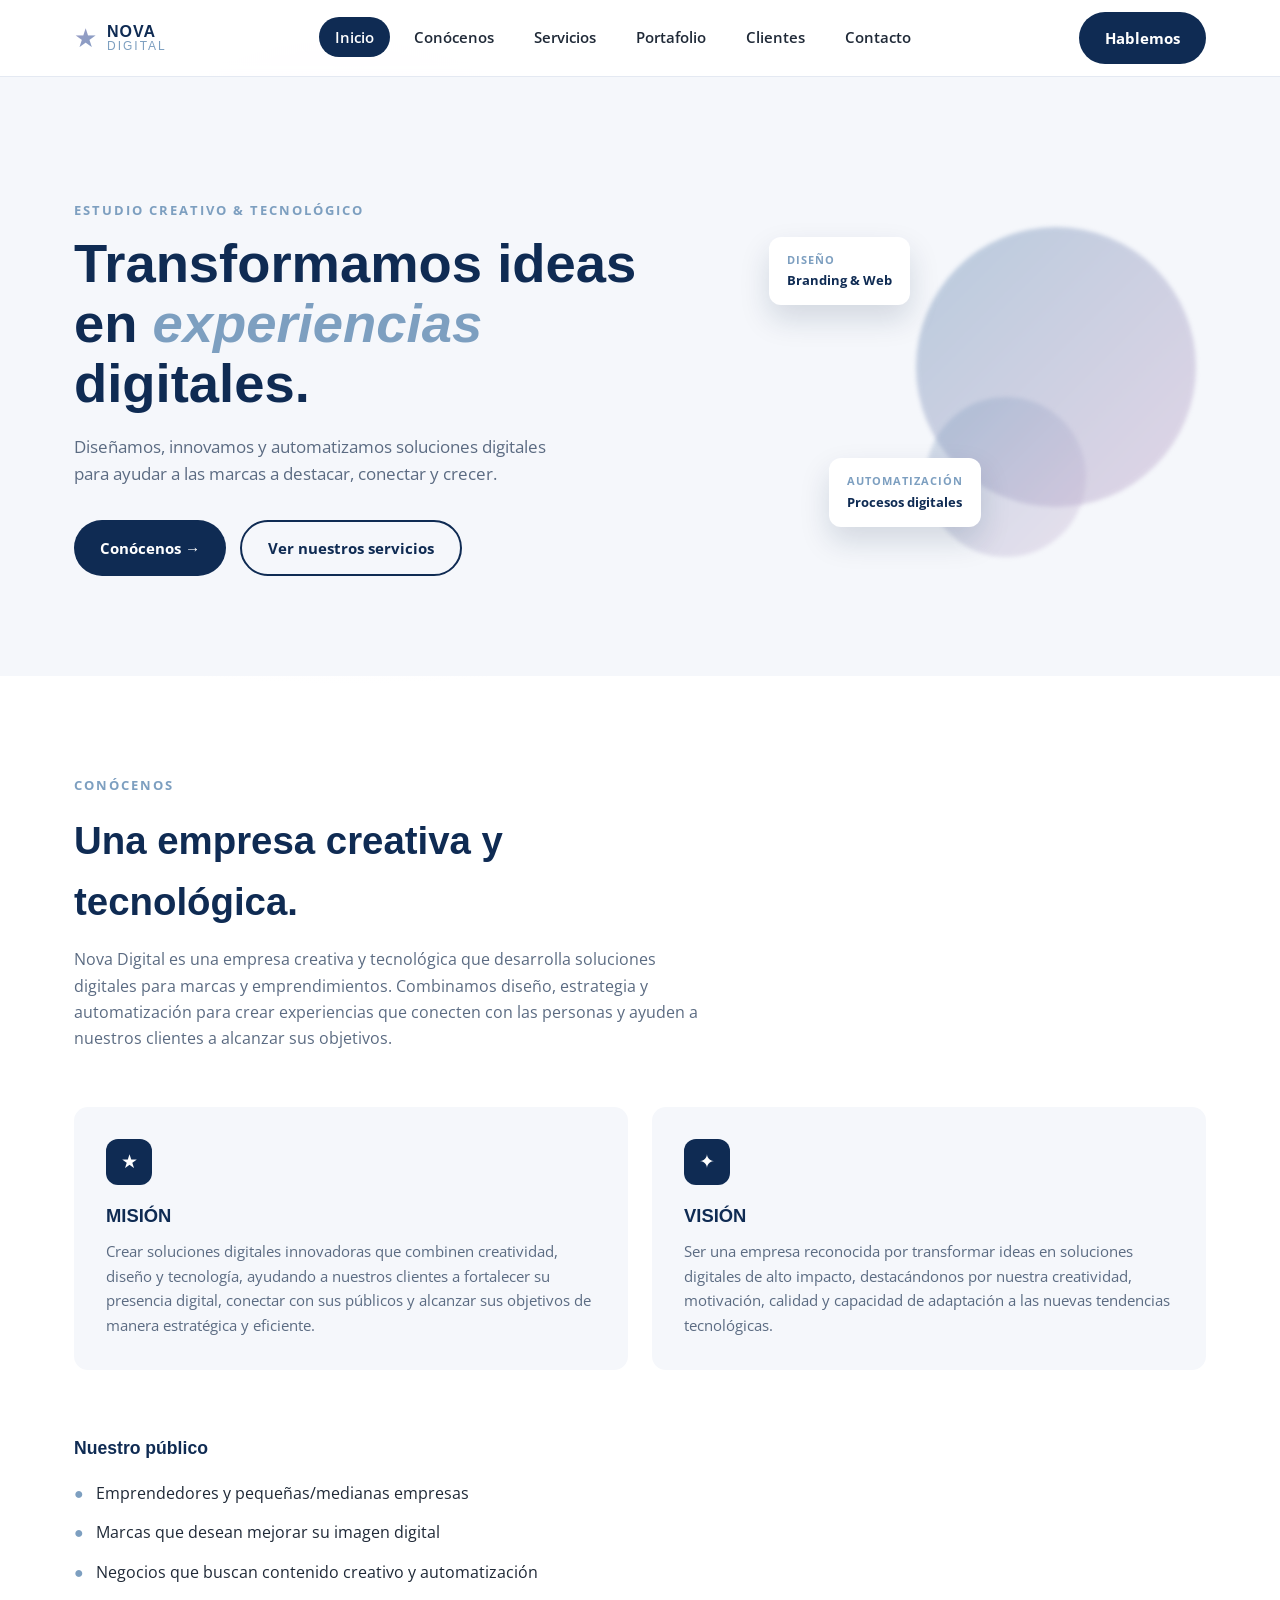
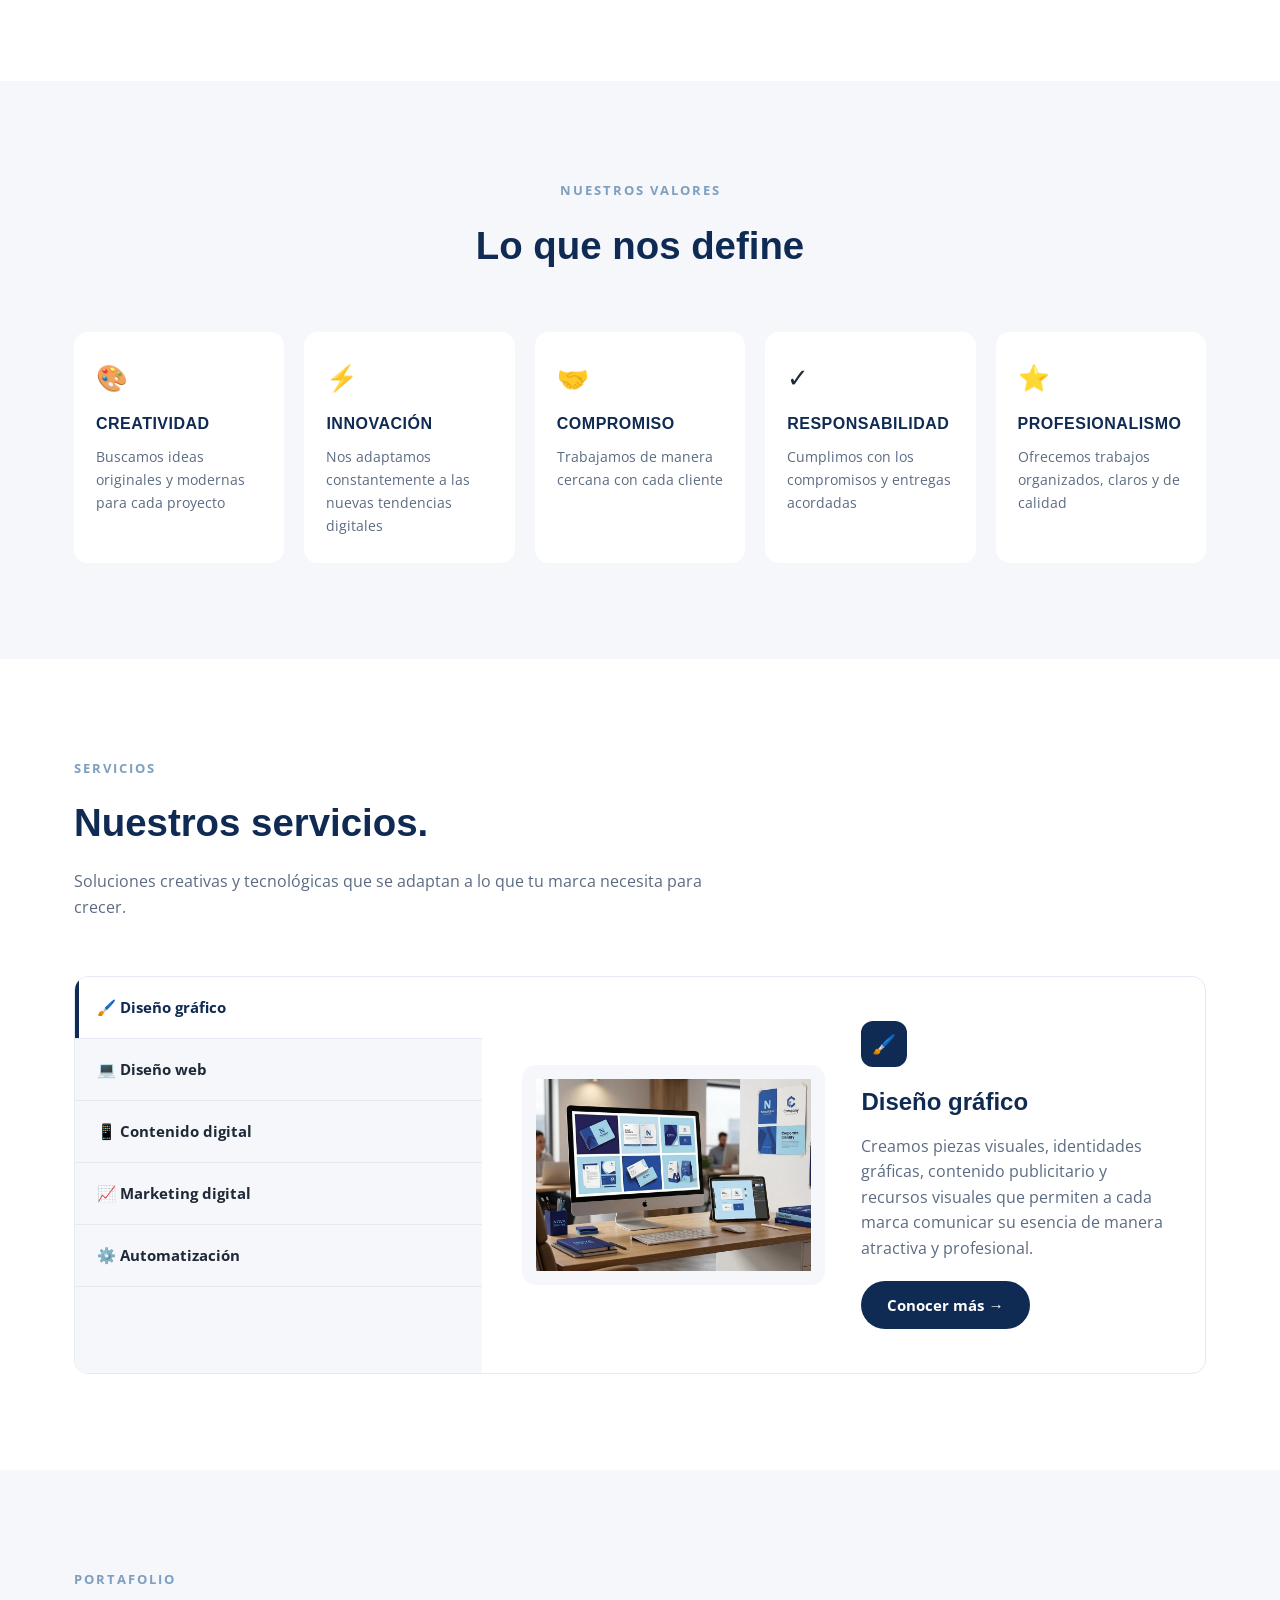
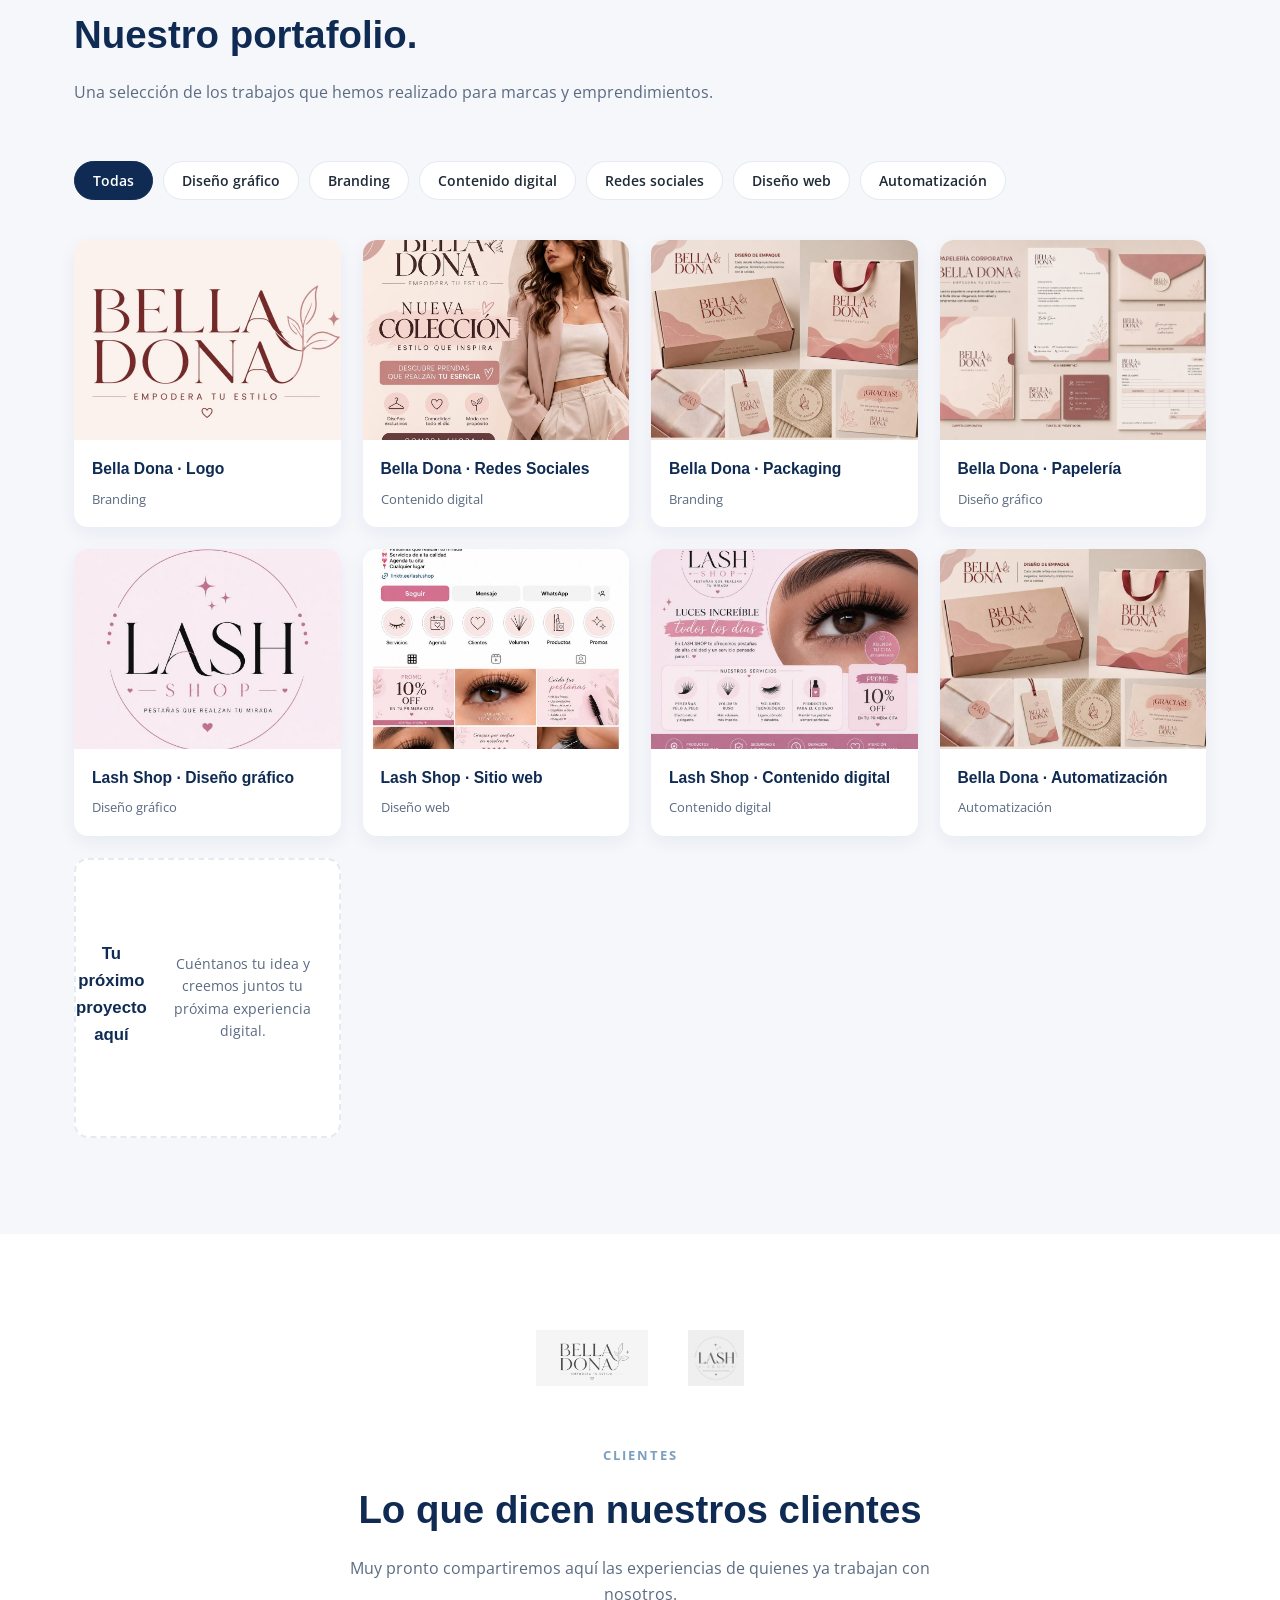
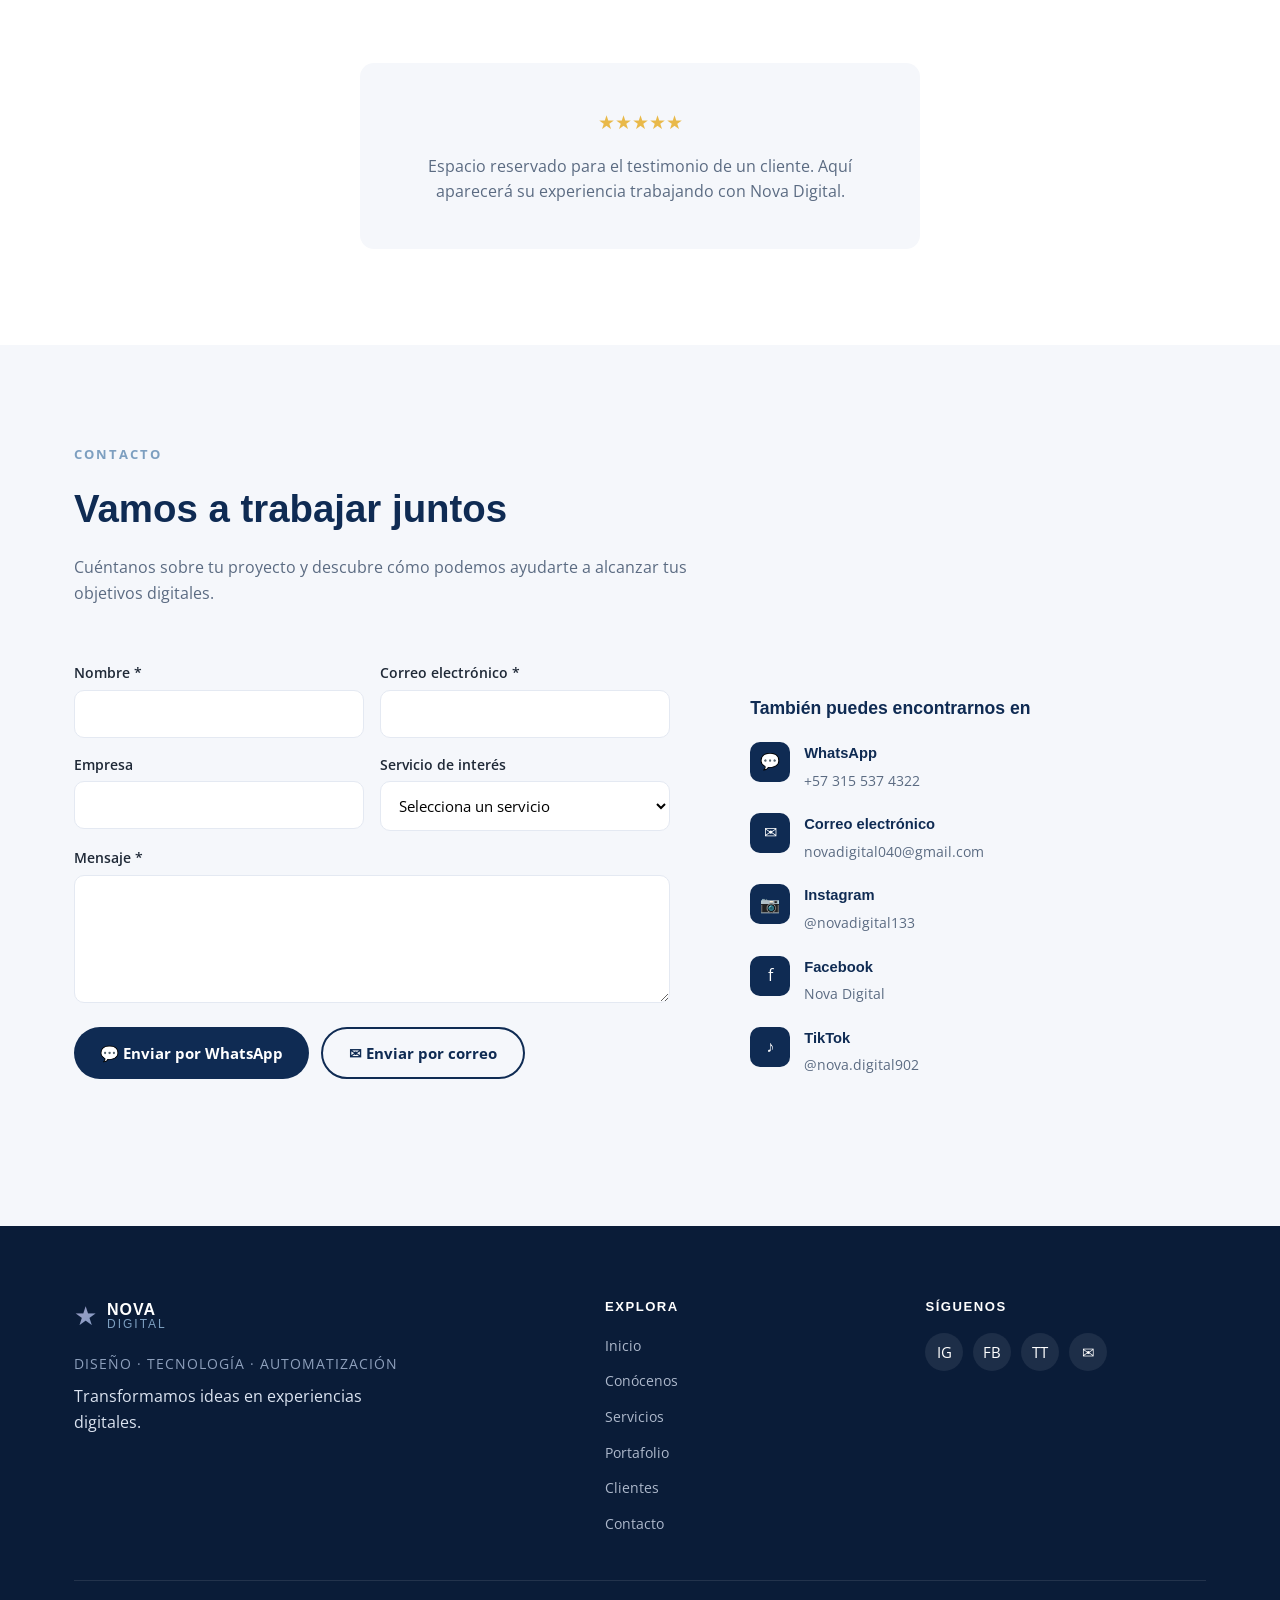
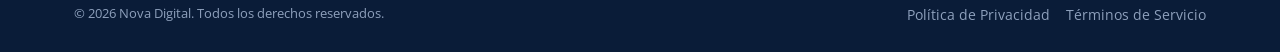
==== commit 34591df7: "Update index.html" ====
--- a/index.html
+++ b/index.html
@@ -25,8 +25,13 @@
   --maxw:1180px;
 }
 *{box-sizing:border-box;}
-html{background:#ffffff;}
+html{background:#ffffff;scroll-behavior:smooth;}
 body{margin:0;font-family:'Open Sans',sans-serif;color:var(--ink);background:transparent;line-height:1.6;}
+/* Cada sección se detiene justo debajo del menú fijo al hacer scroll desde un enlace */
+section[id]{scroll-margin-top:76px;}
+@media (prefers-reduced-motion: reduce){
+  html{scroll-behavior:auto;}
+}
 h1,h2,h3,h4{font-family:'Garet',sans-serif;color:var(--navy);margin:0;}
 p{margin:0;}
 a{color:inherit;}
@@ -274,6 +279,35 @@
   transition:left .6s ease;
 }
 .btn-primary:hover::after{left:130%;}
+
+/* Botón flotante: vuelve al Inicio con desplazamiento suave */
+.back-to-top{
+  position:fixed;
+  right:24px;
+  bottom:24px;
+  width:52px;
+  height:52px;
+  border-radius:50%;
+  border:none;
+  background:var(--navy);
+  color:#fff;
+  font-size:1.25rem;
+  display:flex;
+  align-items:center;
+  justify-content:center;
+  cursor:pointer;
+  box-shadow:0 12px 28px rgba(16,40,77,.28);
+  opacity:0;
+  visibility:hidden;
+  transform:translateY(14px);
+  transition:opacity .35s ease, transform .35s ease, visibility .35s, box-shadow .2s ease;
+  z-index:600;
+}
+.back-to-top.is-visible{opacity:1;visibility:visible;transform:translateY(0);}
+.back-to-top:hover{box-shadow:0 16px 34px rgba(16,40,77,.36);transform:translateY(-3px);}
+@media (max-width:600px){
+  .back-to-top{right:16px;bottom:16px;width:46px;height:46px;font-size:1.1rem;}
+}
 </style>
 </head>
 <body>
@@ -655,6 +689,9 @@
     </div>
   </div>
 </footer>
+
+<!-- Botón flotante: volver a Inicio -->
+<button id="backToTop" class="back-to-top" aria-label="Volver al inicio" title="Volver al inicio">★</button>
 
 <script>
 // Fondo dinámico animado: genera el campo de estrellas ★ (logo Nova)
@@ -700,6 +737,21 @@
   items.forEach(el => observer.observe(el));
 })();
 
+// Botón flotante "volver al inicio": aparece al bajar y regresa con scroll suave
+(function(){
+  const btn = document.getElementById('backToTop');
+  const inicio = document.getElementById('inicio');
+  if(!btn || !inicio) return;
+  function onScroll(){
+    btn.classList.toggle('is-visible', window.scrollY > window.innerHeight * 0.6);
+  }
+  document.addEventListener('scroll', onScroll);
+  onScroll();
+  btn.addEventListener('click', function(){
+    inicio.scrollIntoView({behavior: window.matchMedia('(prefers-reduced-motion: reduce)').matches ? 'auto' : 'smooth', block:'start'});
+  });
+})();
+
 // Menú móvil
 (function(){
   const hamburger = document.getElementById('hamburger');
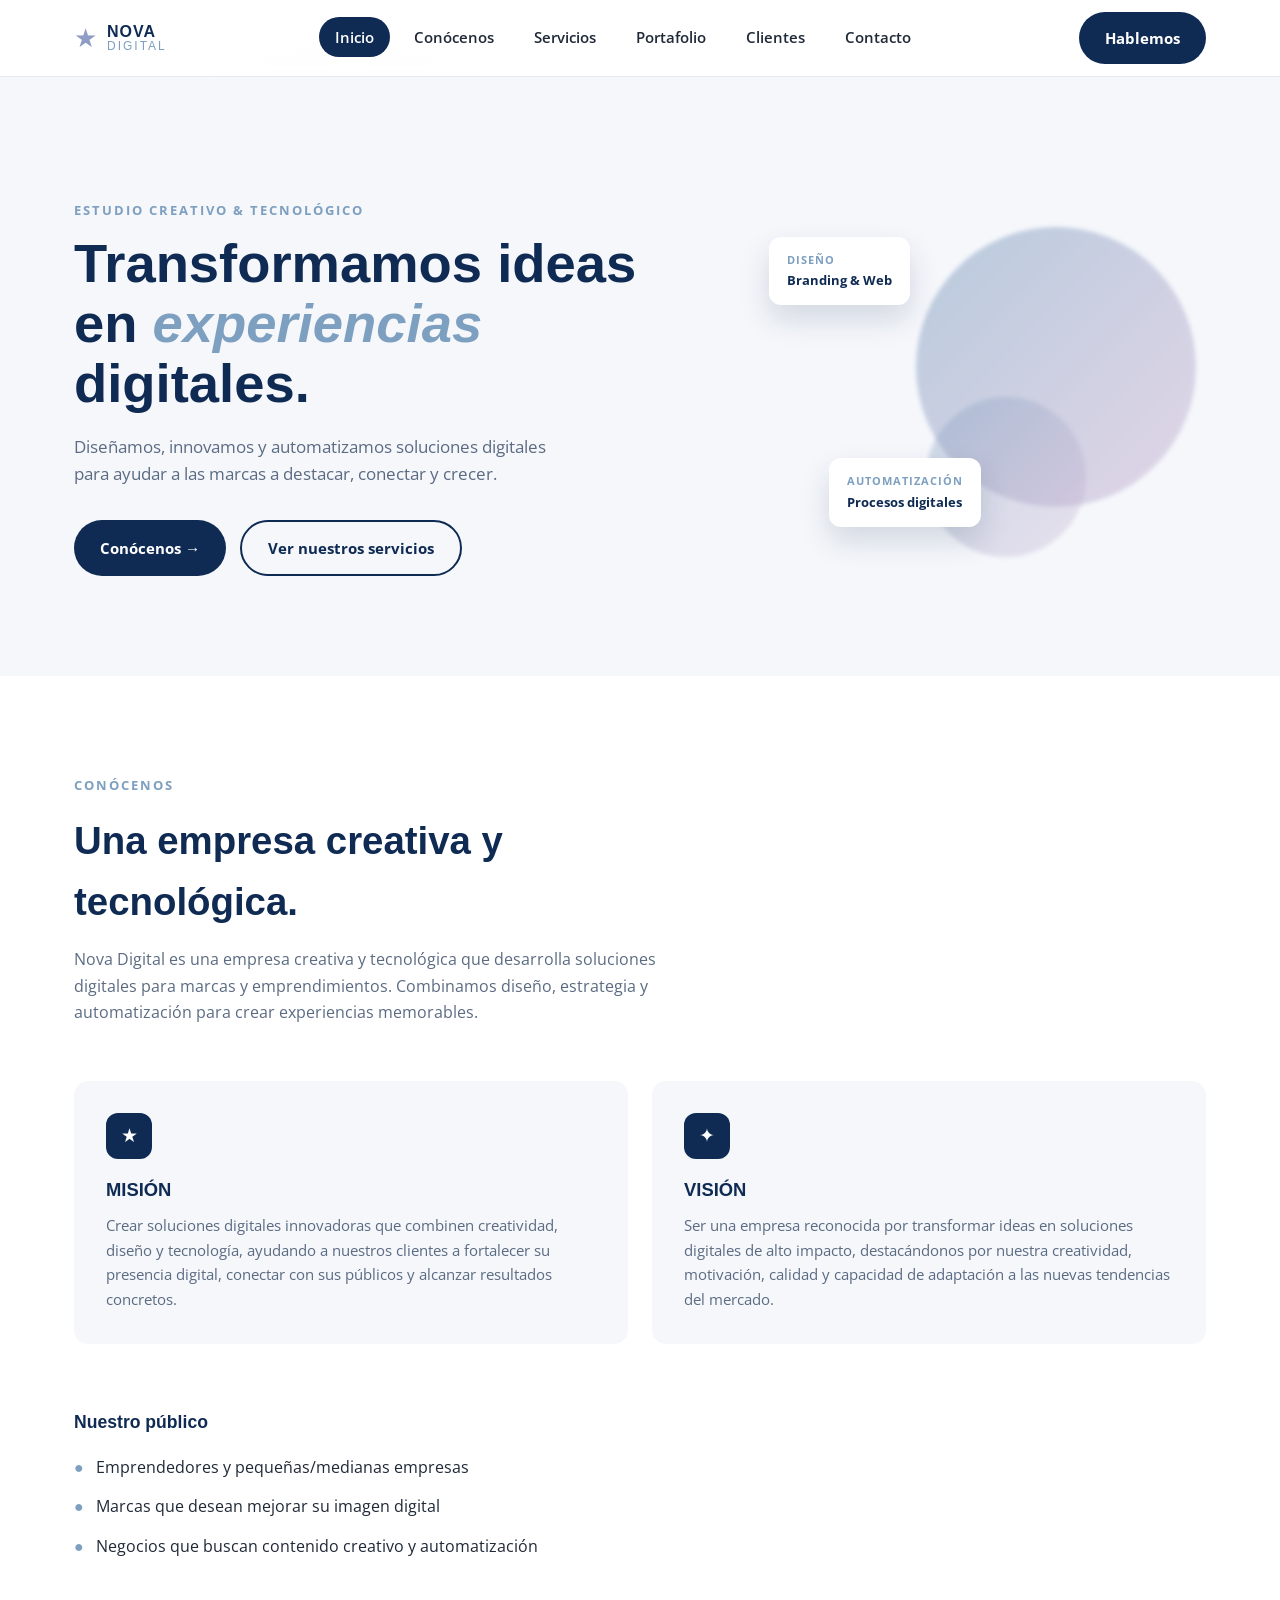
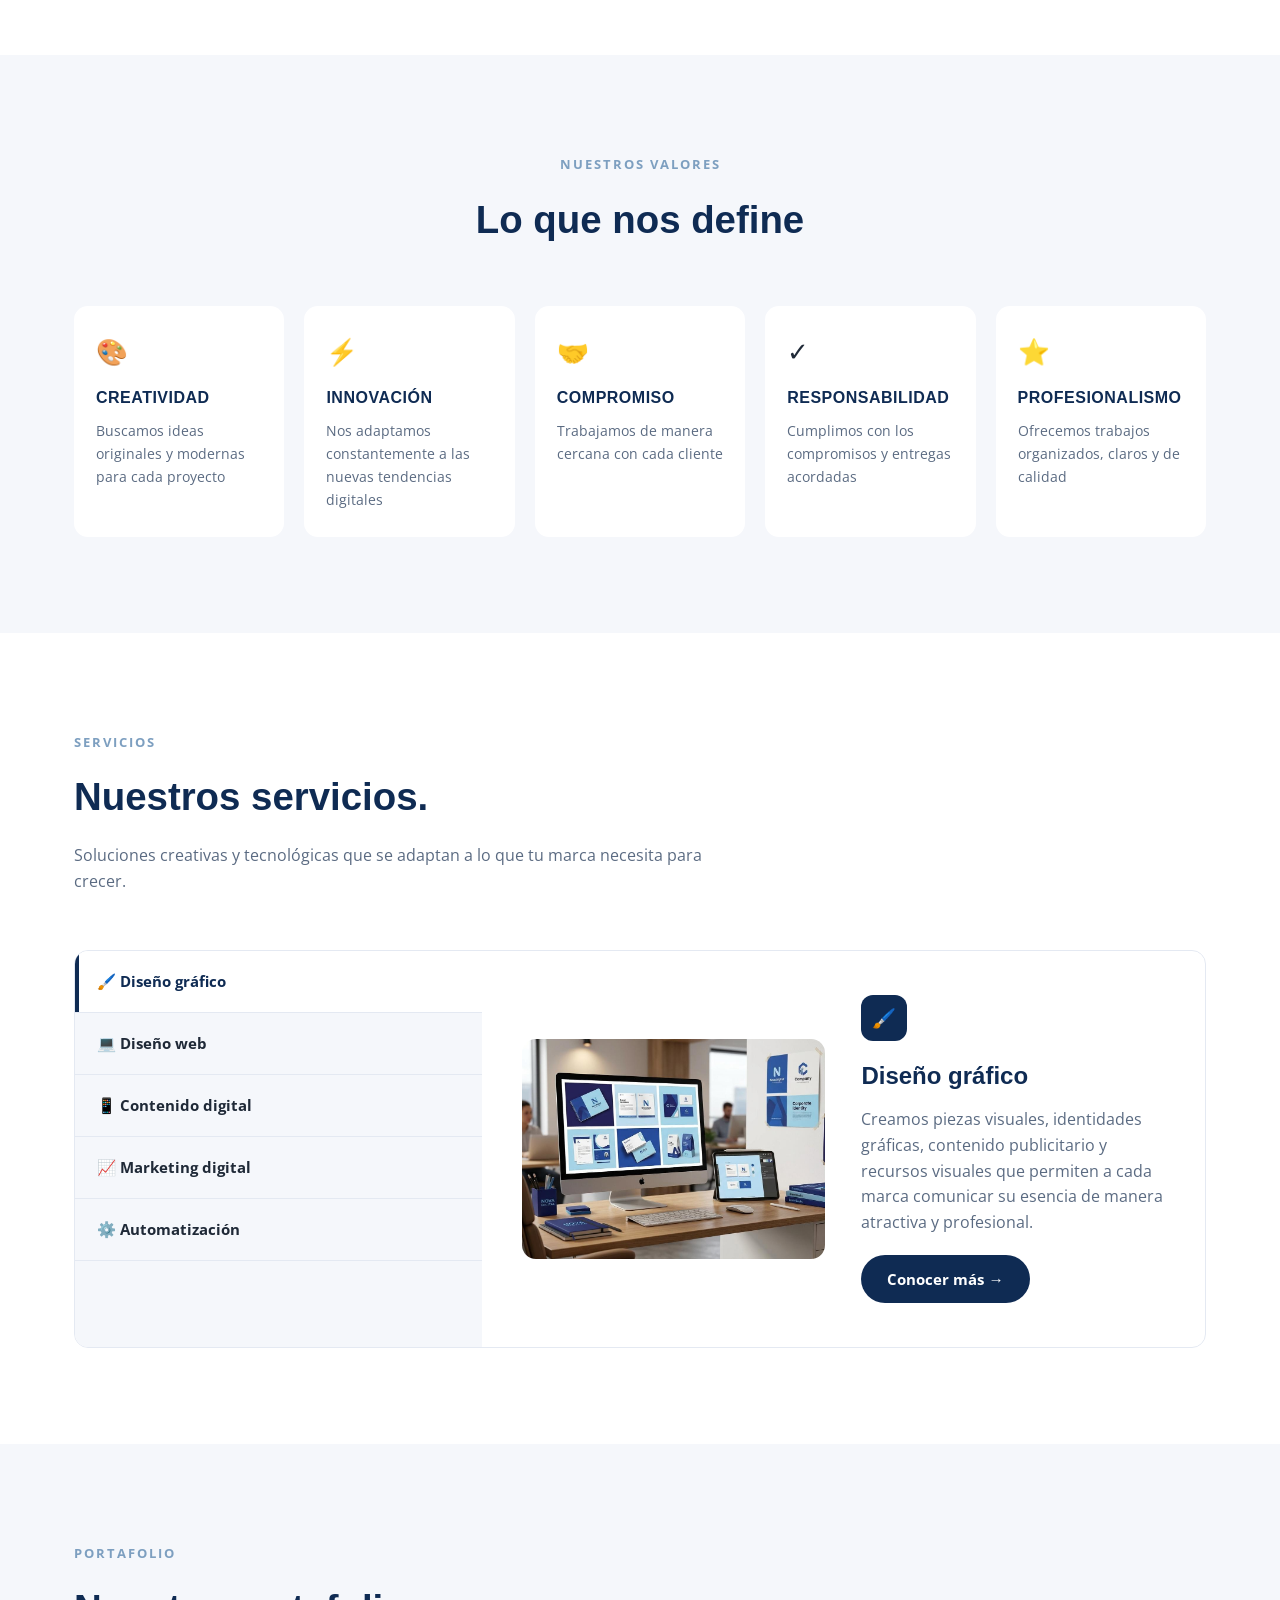
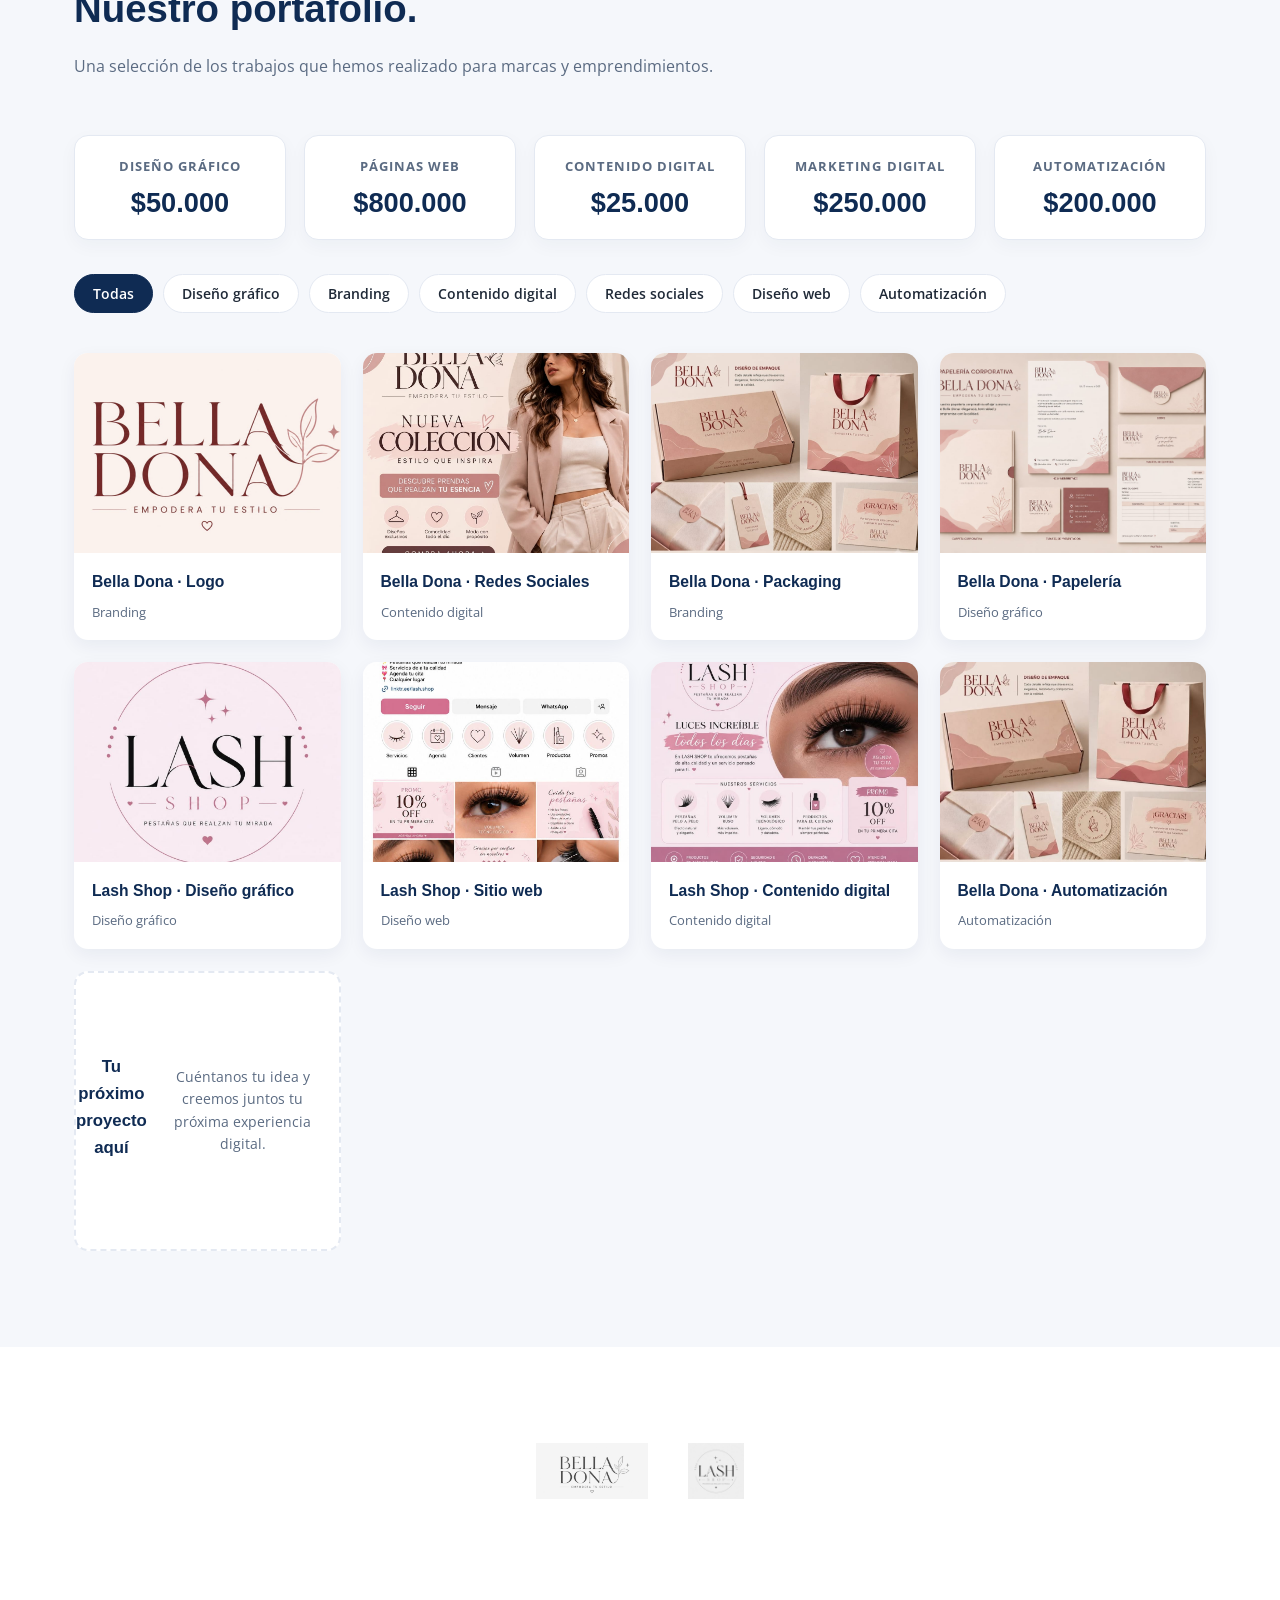
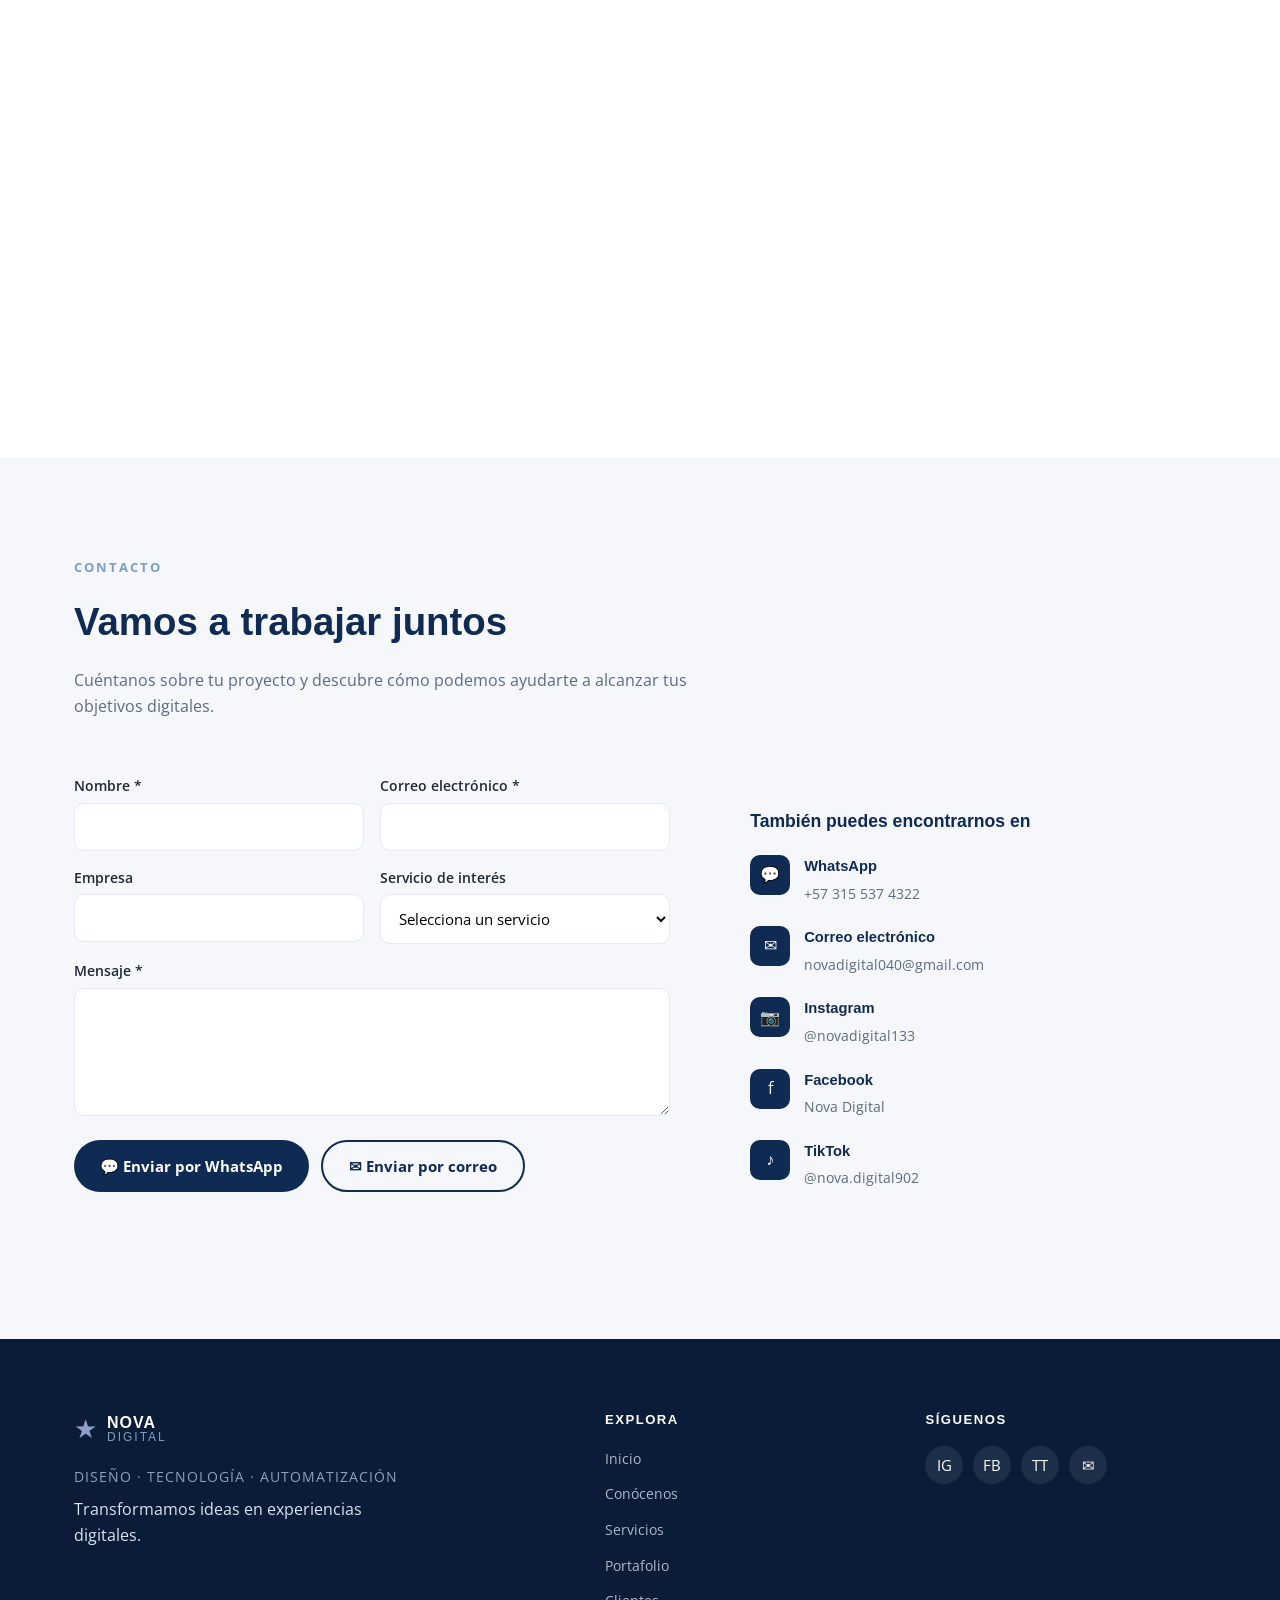
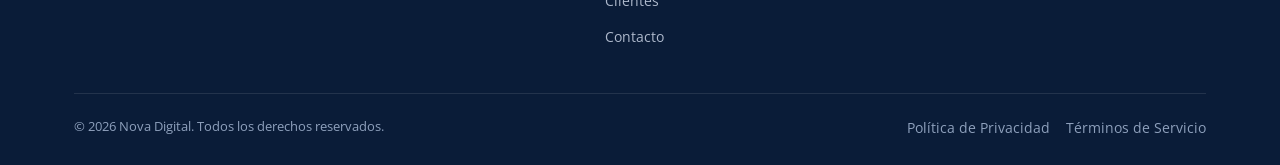
==== commit 03cbd7fe: "Actualizar portafolio con precios visibles en la sección de servicios" ====
--- a/index.html
+++ b/index.html
@@ -39,7 +39,7 @@
 .container{max-width:var(--maxw);margin:0 auto;padding:0 24px;}
 .eyebrow{display:inline-block;font-size:.8rem;letter-spacing:2px;color:var(--sky);font-weight:700;margin-bottom:14px;}
 section{padding:96px 0;}
-.btn{display:inline-flex;align-items:center;gap:8px;padding:14px 26px;border-radius:999px;font-weight:700;text-decoration:none;cursor:pointer;border:none;font-family:'Open Sans',sans-serif;font-size:.95rem;transition:transform .2s ease, box-shadow .2s ease;}
+.btn{display:inline-flex;align-items:center;gap:8px;padding:14px 26px;border-radius:999px;font-weight:700;text-decoration:none;cursor:pointer;border:none;font-family:'Open Sans',sans-serif;font-size:.95rem;transition:all .26s ease;}
 .btn-primary{background:var(--navy);color:#fff;}
 .btn-primary:hover{transform:translateY(-2px);box-shadow:0 10px 24px rgba(16,40,77,.28);}
 .btn-outline{background:transparent;color:var(--navy);border:2px solid var(--navy);}
@@ -119,11 +119,11 @@
 .servicios-layout{display:grid;grid-template-columns:.9fr 1.6fr;gap:0;border:1px solid var(--line);border-radius:var(--radius);overflow:hidden;}
 .servicios-tabs{list-style:none;margin:0;padding:0;background:var(--bg-soft);}
 .servicios-tabs li{border-bottom:1px solid var(--line);}
-.servicios-tabs button{width:100%;text-align:left;padding:20px 22px;background:none;border:none;font-family:'Open Sans',sans-serif;font-weight:700;font-size:.96rem;color:var(--ink);cursor:pointer;display:flex;align-items:center;gap:10px;}
+.servicios-tabs button{width:100%;text-align:left;padding:20px 22px;background:none;border:none;font-family:'Open Sans',sans-serif;font-weight:700;font-size:.96rem;color:var(--ink);cursor:pointer;display:block;}
 .servicios-tabs button.active{background:#fff;color:var(--navy);box-shadow:inset 4px 0 0 var(--navy);}
 .servicio-panel{display:none;padding:44px 40px;grid-template-columns:1fr 1fr;gap:36px;align-items:center;}
 .servicio-panel.active{display:grid;}
-.servicio-visual{background:var(--bg-soft);border-radius:var(--radius);height:220px;display:flex;align-items:center;justify-content:center;text-align:center;color:var(--muted);font-size:.85rem;padding:14px;overflow:hidden;position:relative;}
+.servicio-visual{background:var(--bg-soft);border-radius:var(--radius);height:220px;display:flex;align-items:center;justify-content:center;text-align:center;color:var(--muted);font-size:.85rem;padding:0;overflow:hidden;}
 .servicio-visual img{width:100%;height:100%;object-fit:cover;display:block;transition:transform .5s ease;}
 .servicio-panel:hover .servicio-visual img{transform:scale(1.05);}
 .servicio-icon{width:46px;height:46px;border-radius:12px;background:var(--navy);color:#fff;display:flex;align-items:center;justify-content:center;font-size:1.2rem;margin-bottom:16px;}
@@ -136,8 +136,12 @@
 
 /* PORTAFOLIO */
 .portafolio{background:var(--bg-soft);}
+.portfolio-pricing{display:grid;grid-template-columns:repeat(auto-fit,minmax(180px,1fr));gap:18px;margin:0 0 34px;}
+.price-card{background:#fff;border:1px solid var(--line);border-radius:var(--radius);padding:20px 18px;text-align:center;box-shadow:0 6px 18px rgba(16,40,77,.04);}
+.price-label{display:block;color:var(--muted);font-size:.8rem;letter-spacing:.08em;text-transform:uppercase;margin-bottom:10px;font-weight:700;}
+.price-amount{display:block;color:var(--navy);font-size:1.7rem;font-weight:700;font-family:'Garet',sans-serif;line-height:1.2;}
 .filter-bar{display:flex;flex-wrap:wrap;gap:10px;margin-bottom:40px;}
-.filter-btn{padding:9px 18px;border-radius:999px;border:1px solid var(--line);background:#fff;font-family:'Open Sans',sans-serif;font-weight:600;font-size:.85rem;cursor:pointer;color:var(--ink);transition:transform .15s ease;}
+.filter-btn{padding:9px 18px;border-radius:999px;border:1px solid var(--line);background:#fff;font-family:'Open Sans',sans-serif;font-weight:600;font-size:.85rem;cursor:pointer;color:var(--ink);transition:all .2s ease;}
 .filter-btn.active{background:var(--navy);color:#fff;border-color:var(--navy);}
 .filter-btn:hover{transform:translateY(-1px);}
 .portafolio-grid{display:grid;grid-template-columns:repeat(auto-fit,minmax(240px,1fr));gap:22px;}
@@ -165,7 +169,7 @@
 .contacto-layout{display:grid;grid-template-columns:1.1fr .9fr;gap:48px;}
 .form-group{margin-bottom:16px;}
 .form-group label{display:block;font-size:.85rem;font-weight:600;margin-bottom:6px;color:var(--ink);}
-.form-group input,.form-group select,.form-group textarea{width:100%;padding:13px 14px;border:1px solid var(--line);border-radius:10px;font-family:'Open Sans',sans-serif;font-size:.95rem;background:#fff;transition:border-color .2s ease,box-shadow .2s ease;}
+.form-group input,.form-group select,.form-group textarea{width:100%;padding:13px 14px;border:1px solid var(--line);border-radius:10px;font-family:'Open Sans',sans-serif;font-size:.95rem;background:#fff;}
 .form-group input:focus,.form-group select:focus,.form-group textarea:focus{outline:none;border-color:var(--sky);box-shadow:0 0 0 4px rgba(125,159,192,.18);}
 .form-row{display:grid;grid-template-columns:1fr 1fr;gap:16px;}
 .form-actions{display:flex;gap:12px;flex-wrap:wrap;margin-top:8px;}
@@ -191,7 +195,7 @@
 .footer a{color:#aeb9cc;text-decoration:none;font-size:.9rem;}
 .footer a:hover{color:#fff;}
 .footer-socials{display:flex;gap:10px;}
-.footer .social-icon{width:38px;height:38px;border-radius:50%;background:rgba(255,255,255,.08);display:flex;align-items:center;justify-content:center;color:#fff;text-decoration:none;font-size:.95rem;transition:background .2s ease,transform .2s ease;}
+.footer .social-icon{width:38px;height:38px;border-radius:50%;background:rgba(255,255,255,.08);display:flex;align-items:center;justify-content:center;color:#fff;text-decoration:none;font-size:.95rem;transition:all .2s ease;}
 .footer .social-icon:hover{background:var(--sky);transform:translateY(-2px);}
 .footer-bottom{display:flex;justify-content:space-between;flex-wrap:wrap;gap:10px;padding-top:22px;font-size:.82rem;color:#8ea0bc;}
 .footer-bottom a{color:#8ea0bc;margin-left:16px;text-decoration:none;}
@@ -369,19 +373,19 @@
     <div class="section-header reveal">
       <span class="eyebrow">CONÓCENOS</span>
       <h2>Una empresa creativa y tecnológica.</h2>
-      <p class="sub">Nova Digital es una empresa creativa y tecnológica que desarrolla soluciones digitales para marcas y emprendimientos. Combinamos diseño, estrategia y automatización para crear experiencias que conecten con las personas y ayuden a nuestros clientes a alcanzar sus objetivos.</p>
+      <p class="sub">Nova Digital es una empresa creativa y tecnológica que desarrolla soluciones digitales para marcas y emprendimientos. Combinamos diseño, estrategia y automatización para crear experiencias memorables.</p>
     </div>
 
     <div class="conocenos-grid">
       <div class="mv-card reveal">
         <div class="mv-icon">★</div>
         <h3>MISIÓN</h3>
-        <p>Crear soluciones digitales innovadoras que combinen creatividad, diseño y tecnología, ayudando a nuestros clientes a fortalecer su presencia digital, conectar con sus públicos y alcanzar sus objetivos de manera estratégica y eficiente.</p>
+        <p>Crear soluciones digitales innovadoras que combinen creatividad, diseño y tecnología, ayudando a nuestros clientes a fortalecer su presencia digital, conectar con sus públicos y alcanzar resultados concretos.</p>
       </div>
       <div class="mv-card reveal">
         <div class="mv-icon">✦</div>
         <h3>VISIÓN</h3>
-        <p>Ser una empresa reconocida por transformar ideas en soluciones digitales de alto impacto, destacándonos por nuestra creatividad, motivación, calidad y capacidad de adaptación a las nuevas tendencias tecnológicas.</p>
+        <p>Ser una empresa reconocida por transformar ideas en soluciones digitales de alto impacto, destacándonos por nuestra creatividad, motivación, calidad y capacidad de adaptación a las nuevas tendencias del mercado.</p>
       </div>
     </div>
 
@@ -477,7 +481,9 @@
           </div>
         </div>
         <div class="servicio-panel" id="panel-ad">
-          <div class="servicio-visual">Ejemplos de Automatización<br><small>Espacio editable</small></div>
+          <div class="servicio-visual">
+            <img src="servicio-automatizacion-digital.png" alt="Automatización digital y procesos de negocio con herramientas digitales">
+          </div>
           <div>
             <div class="servicio-icon">⚙️</div>
             <h3>Automatización digital</h3>
@@ -540,6 +546,29 @@
       <span class="eyebrow">PORTAFOLIO</span>
       <h2>Nuestro portafolio.</h2>
       <p class="sub">Una selección de los trabajos que hemos realizado para marcas y emprendimientos.</p>
+    </div>
+
+    <div class="portfolio-pricing reveal">
+      <div class="price-card">
+        <span class="price-label">Diseño gráfico</span>
+        <span class="price-amount">$50.000</span>
+      </div>
+      <div class="price-card">
+        <span class="price-label">Páginas web</span>
+        <span class="price-amount">$800.000</span>
+      </div>
+      <div class="price-card">
+        <span class="price-label">Contenido digital</span>
+        <span class="price-amount">$25.000</span>
+      </div>
+      <div class="price-card">
+        <span class="price-label">Marketing digital</span>
+        <span class="price-amount">$250.000</span>
+      </div>
+      <div class="price-card">
+        <span class="price-label">Automatización</span>
+        <span class="price-amount">$200.000</span>
+      </div>
     </div>
 
     <div class="filter-bar" id="filter-bar">
